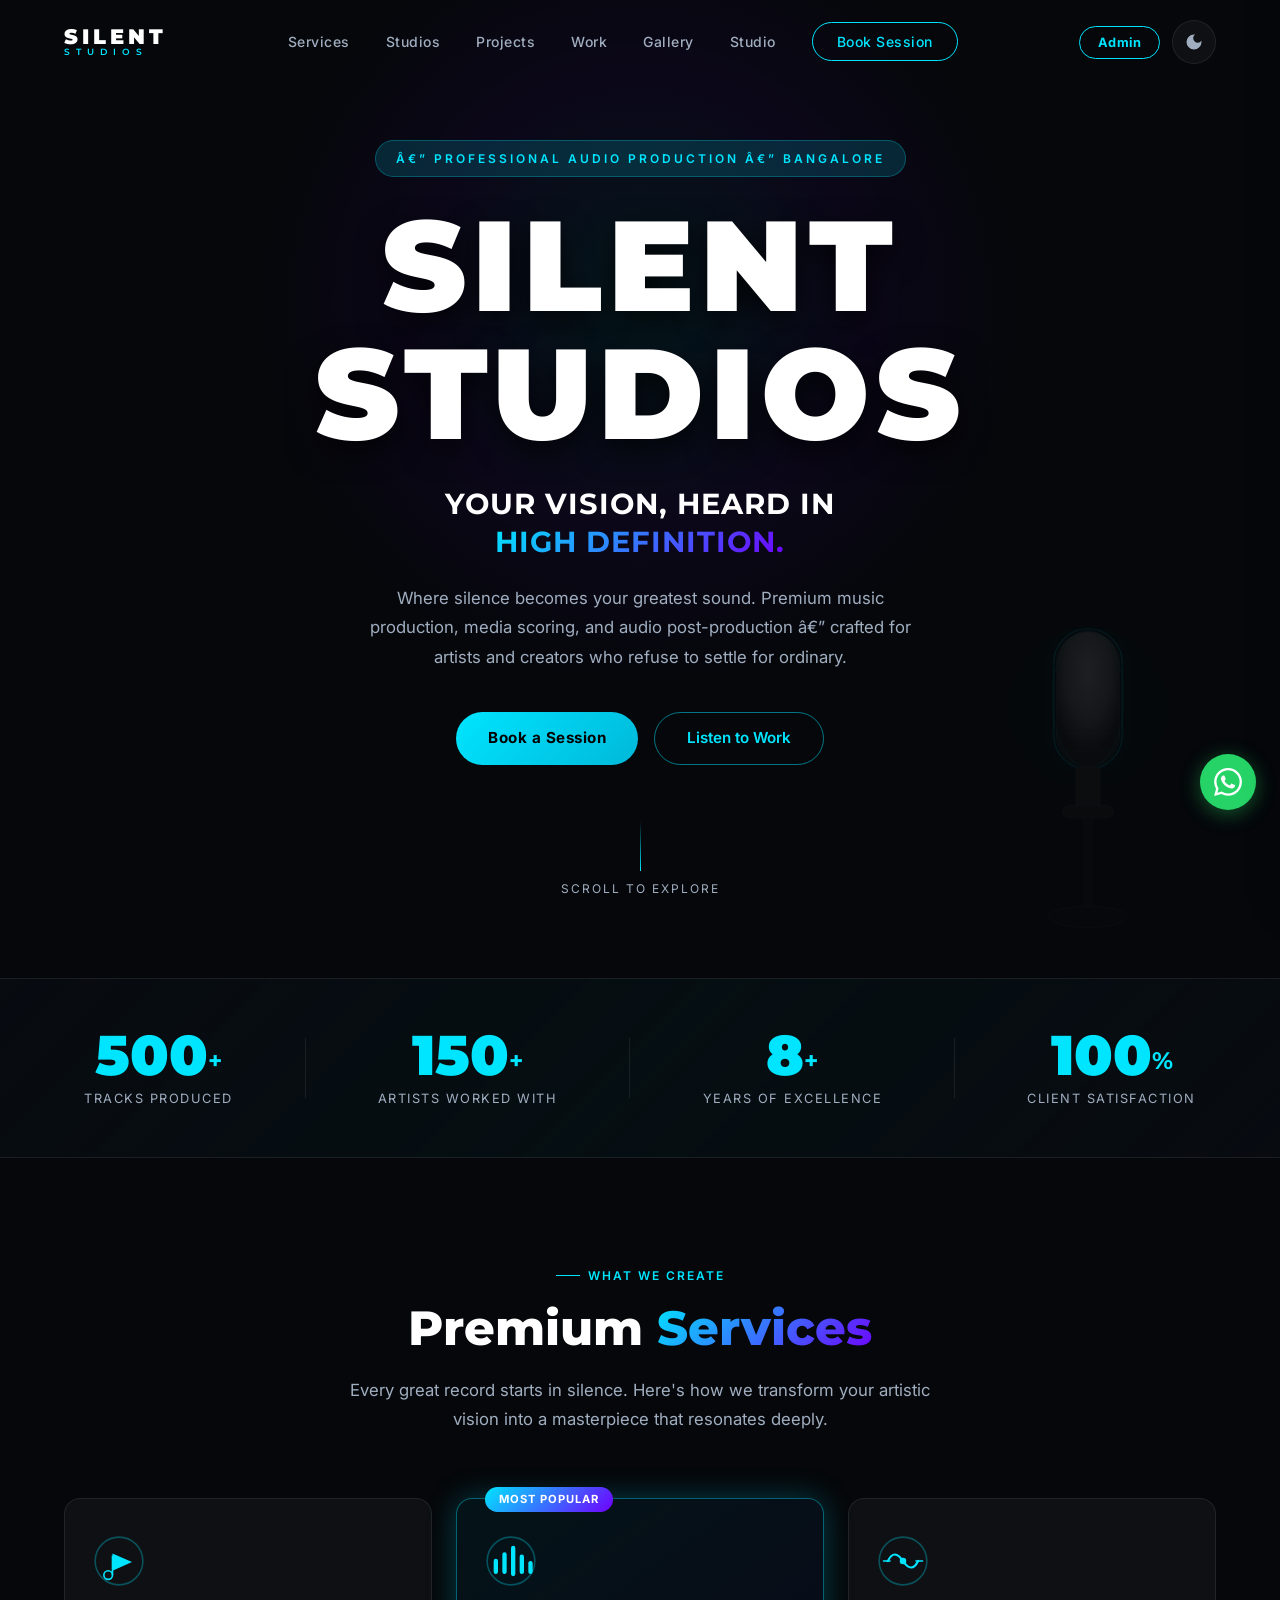
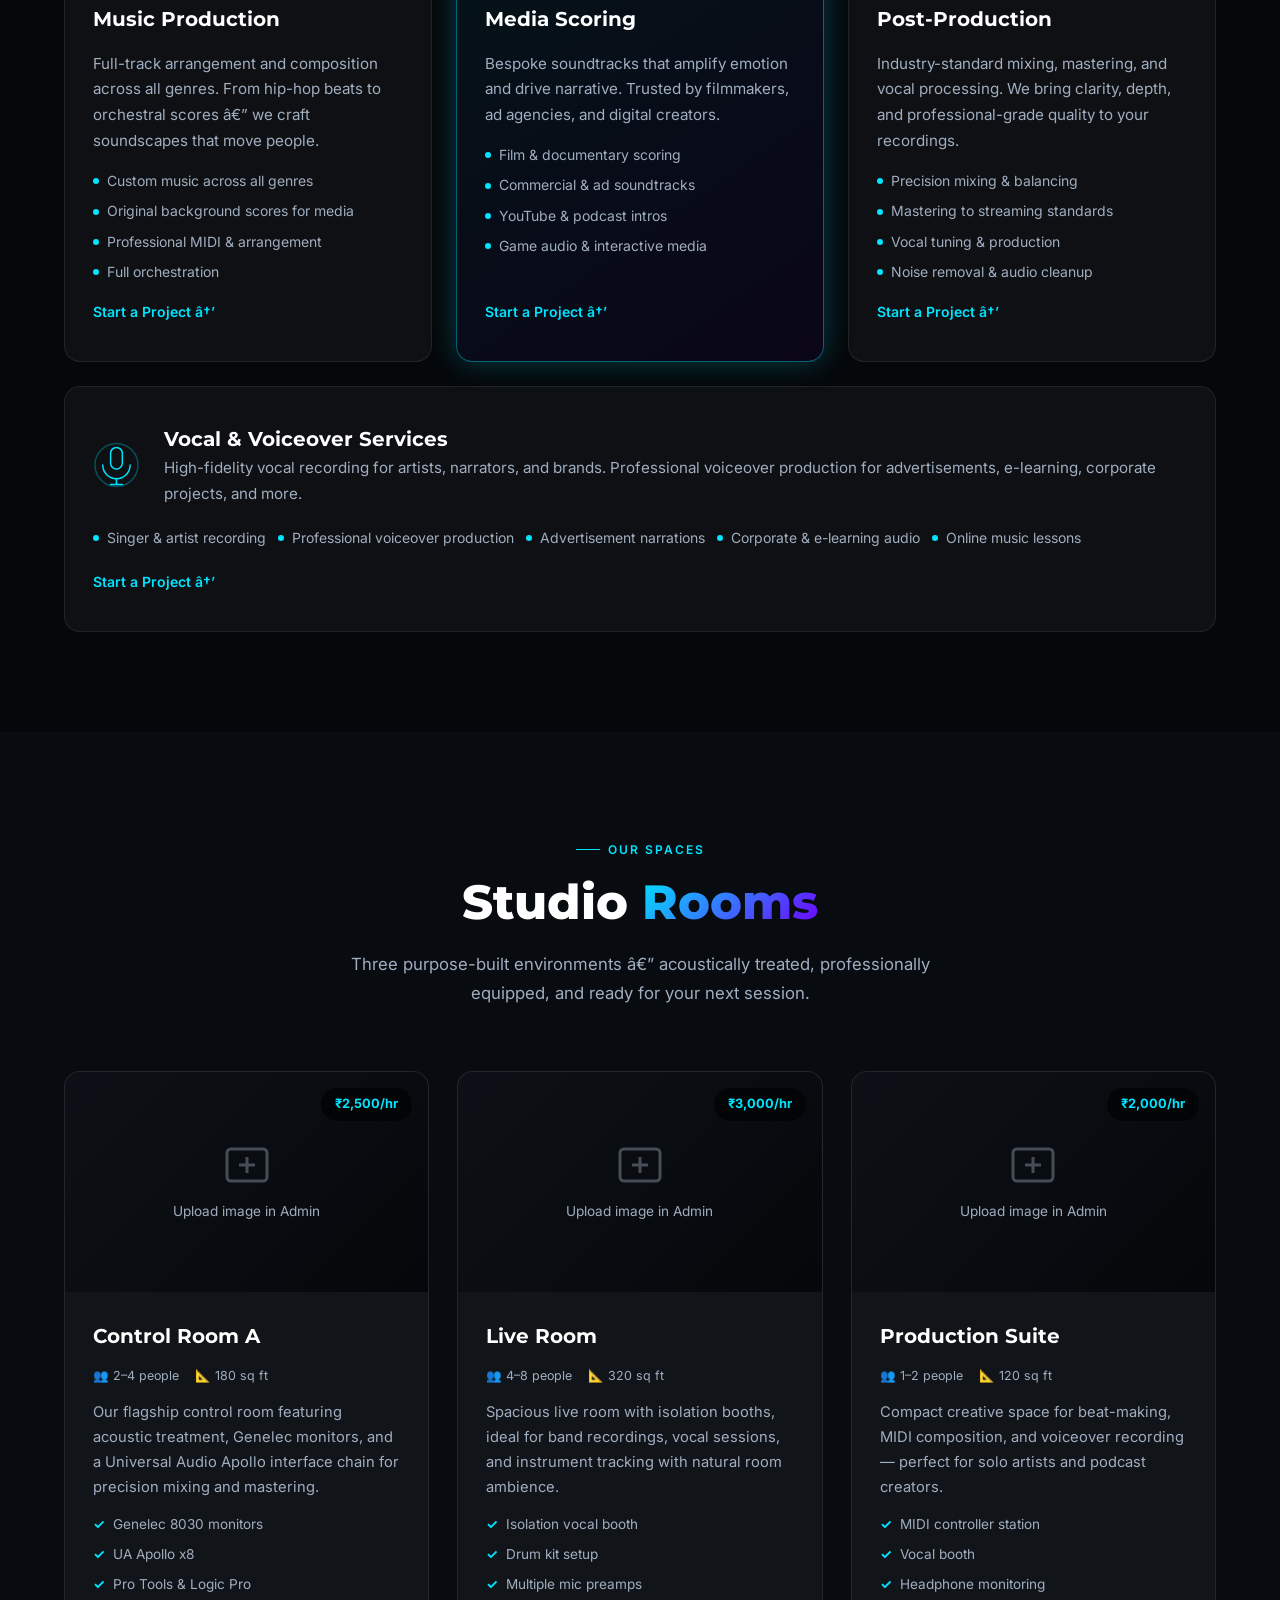
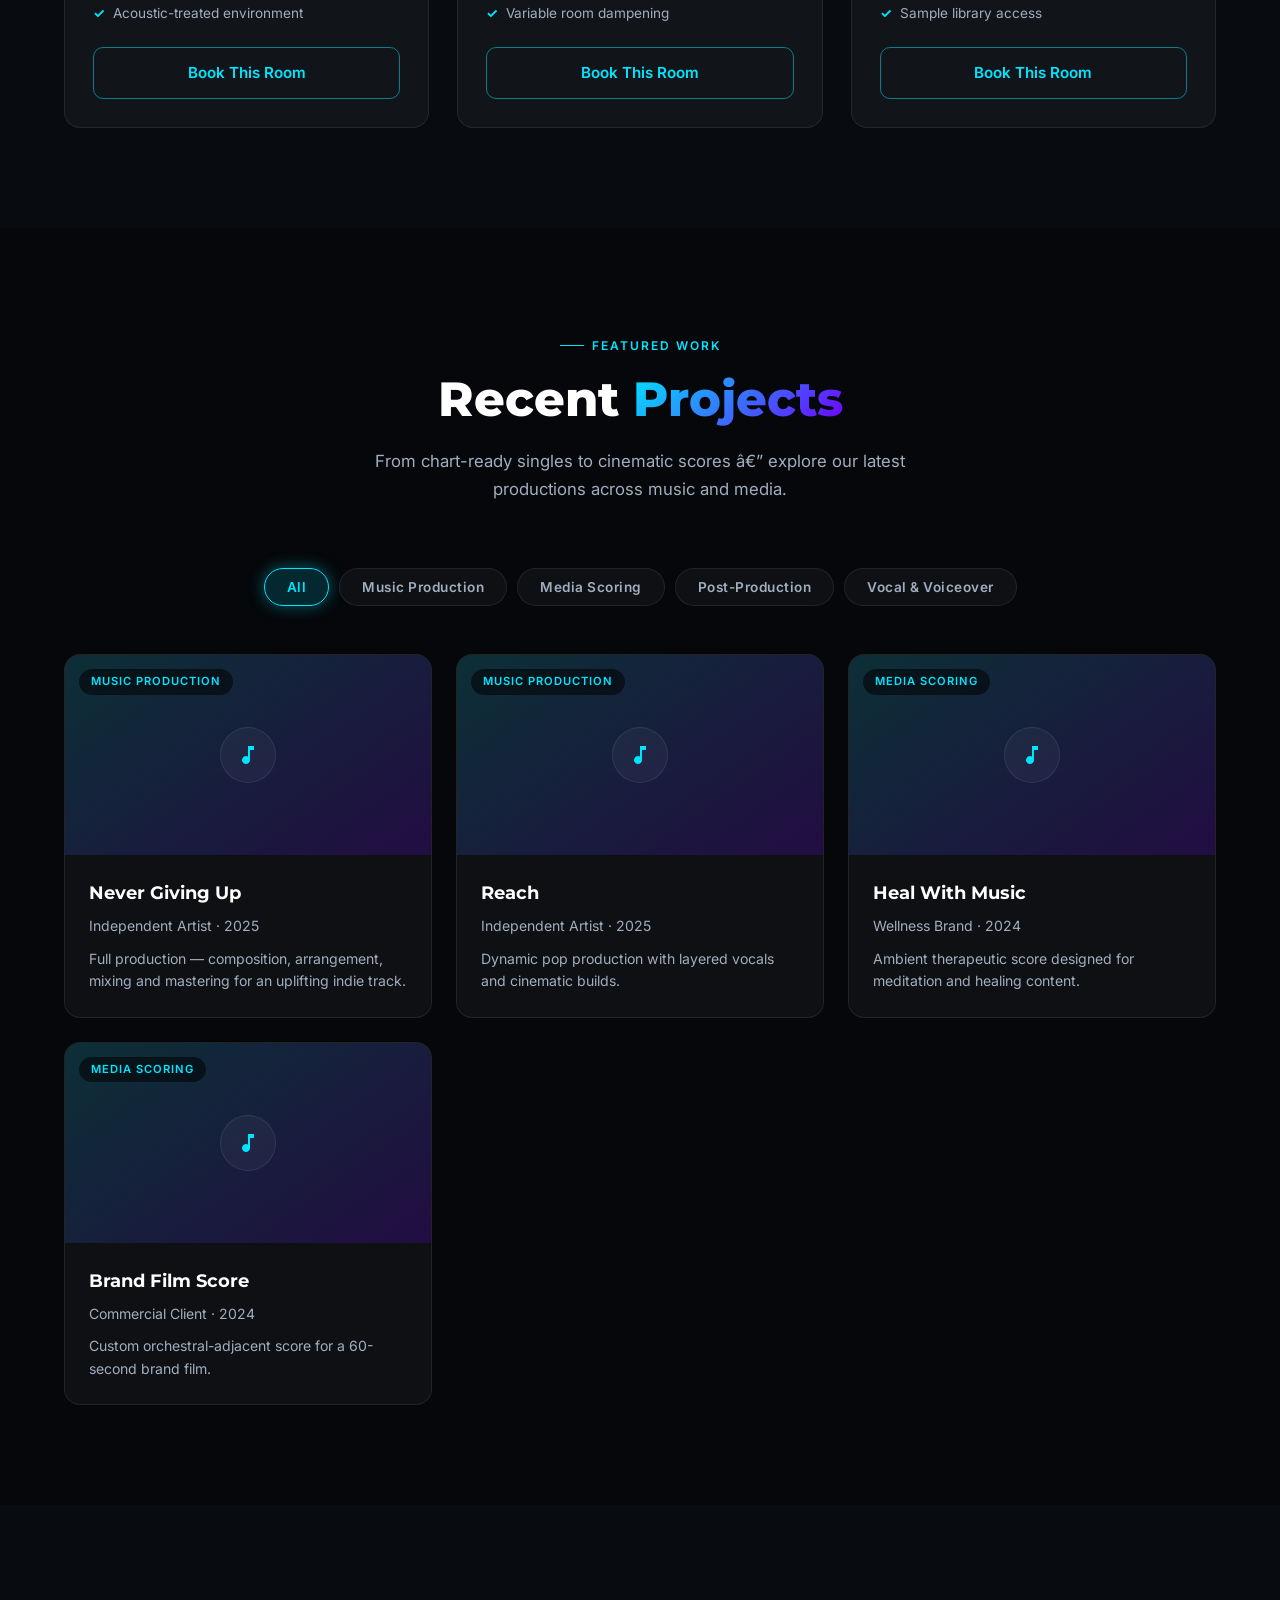
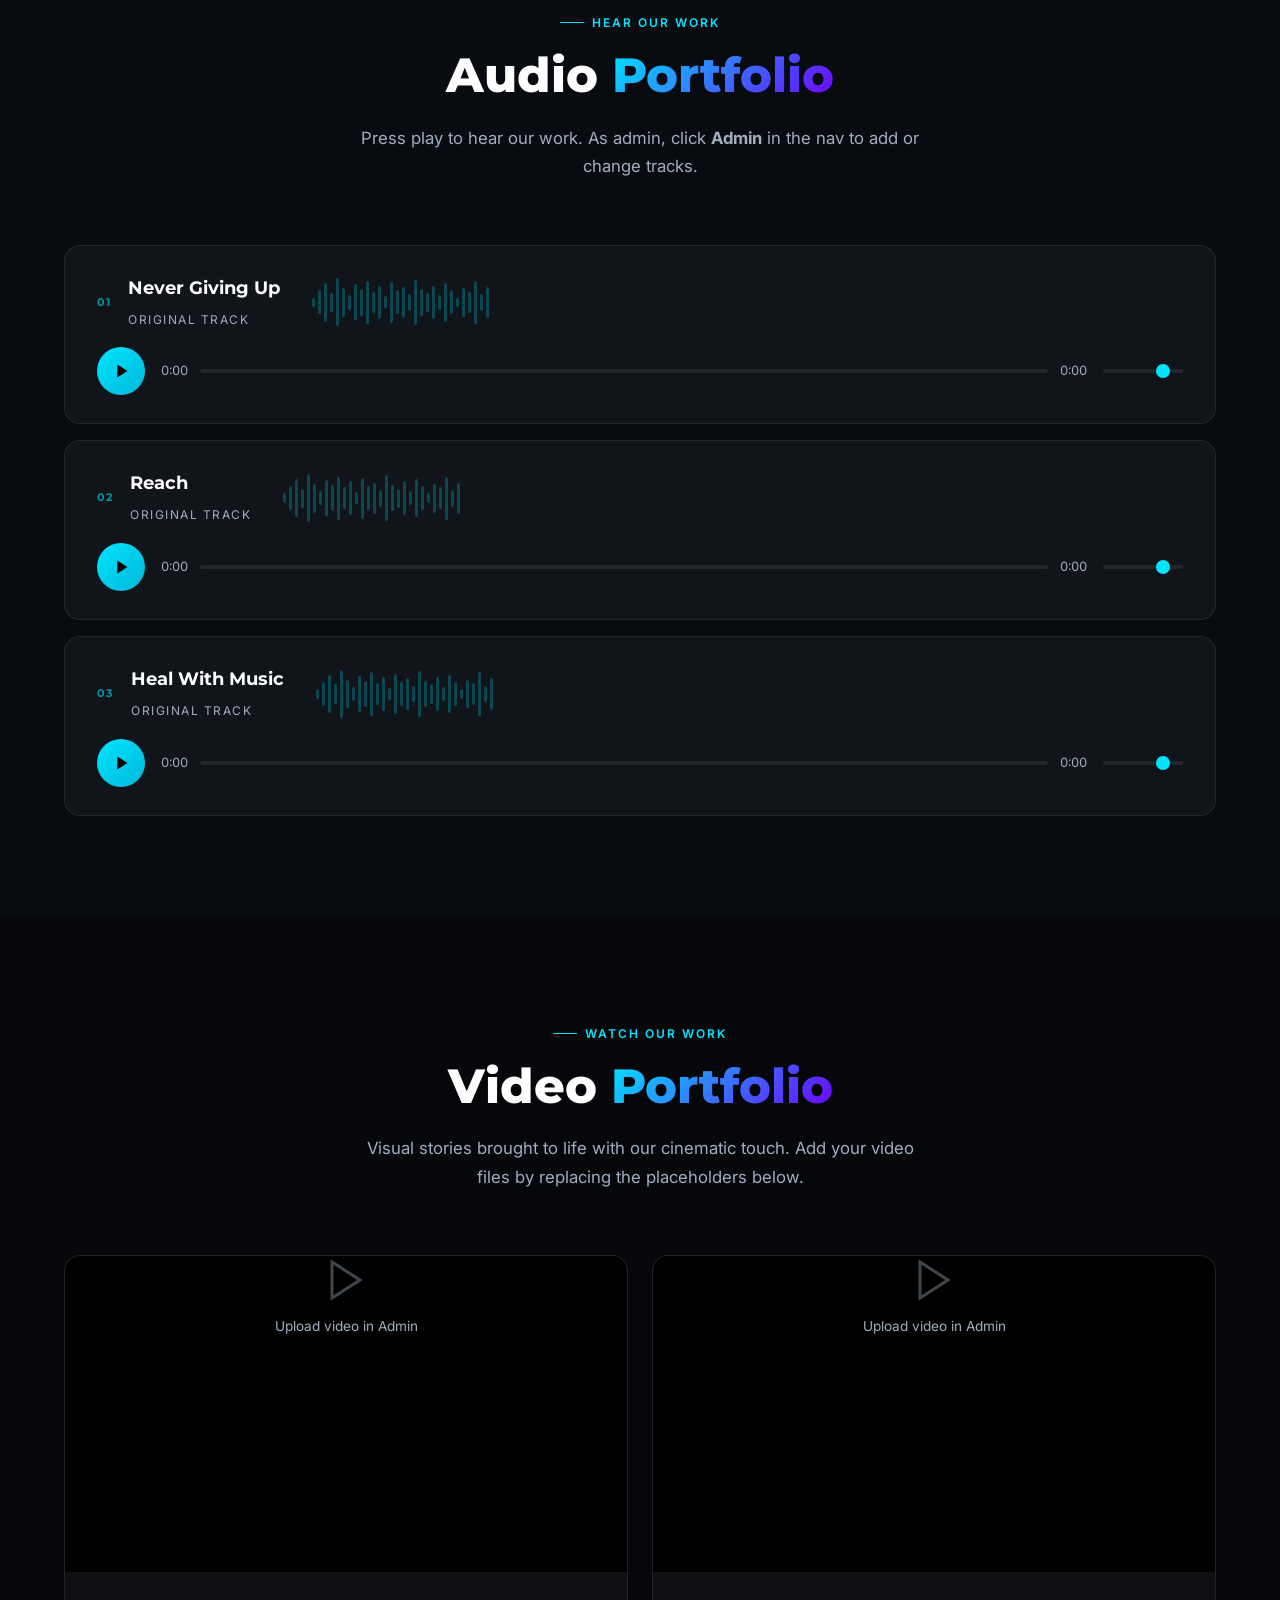
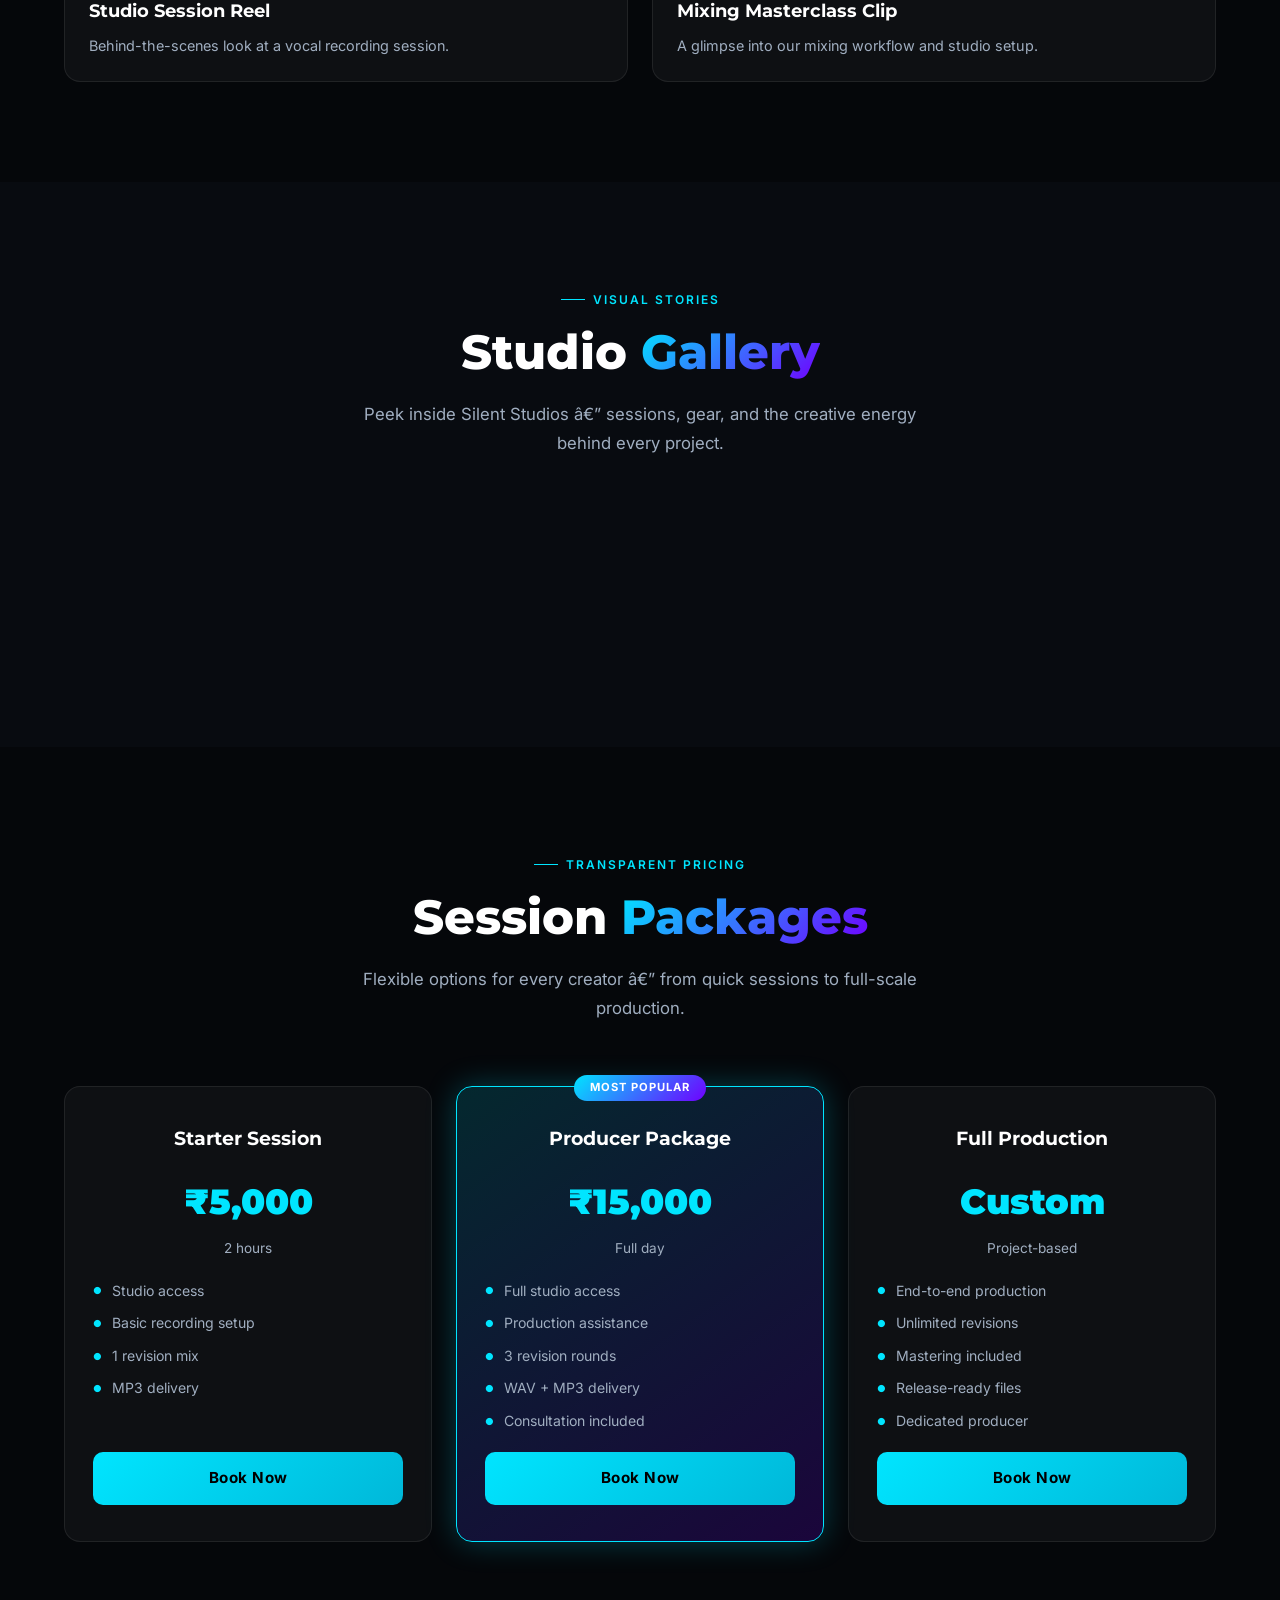
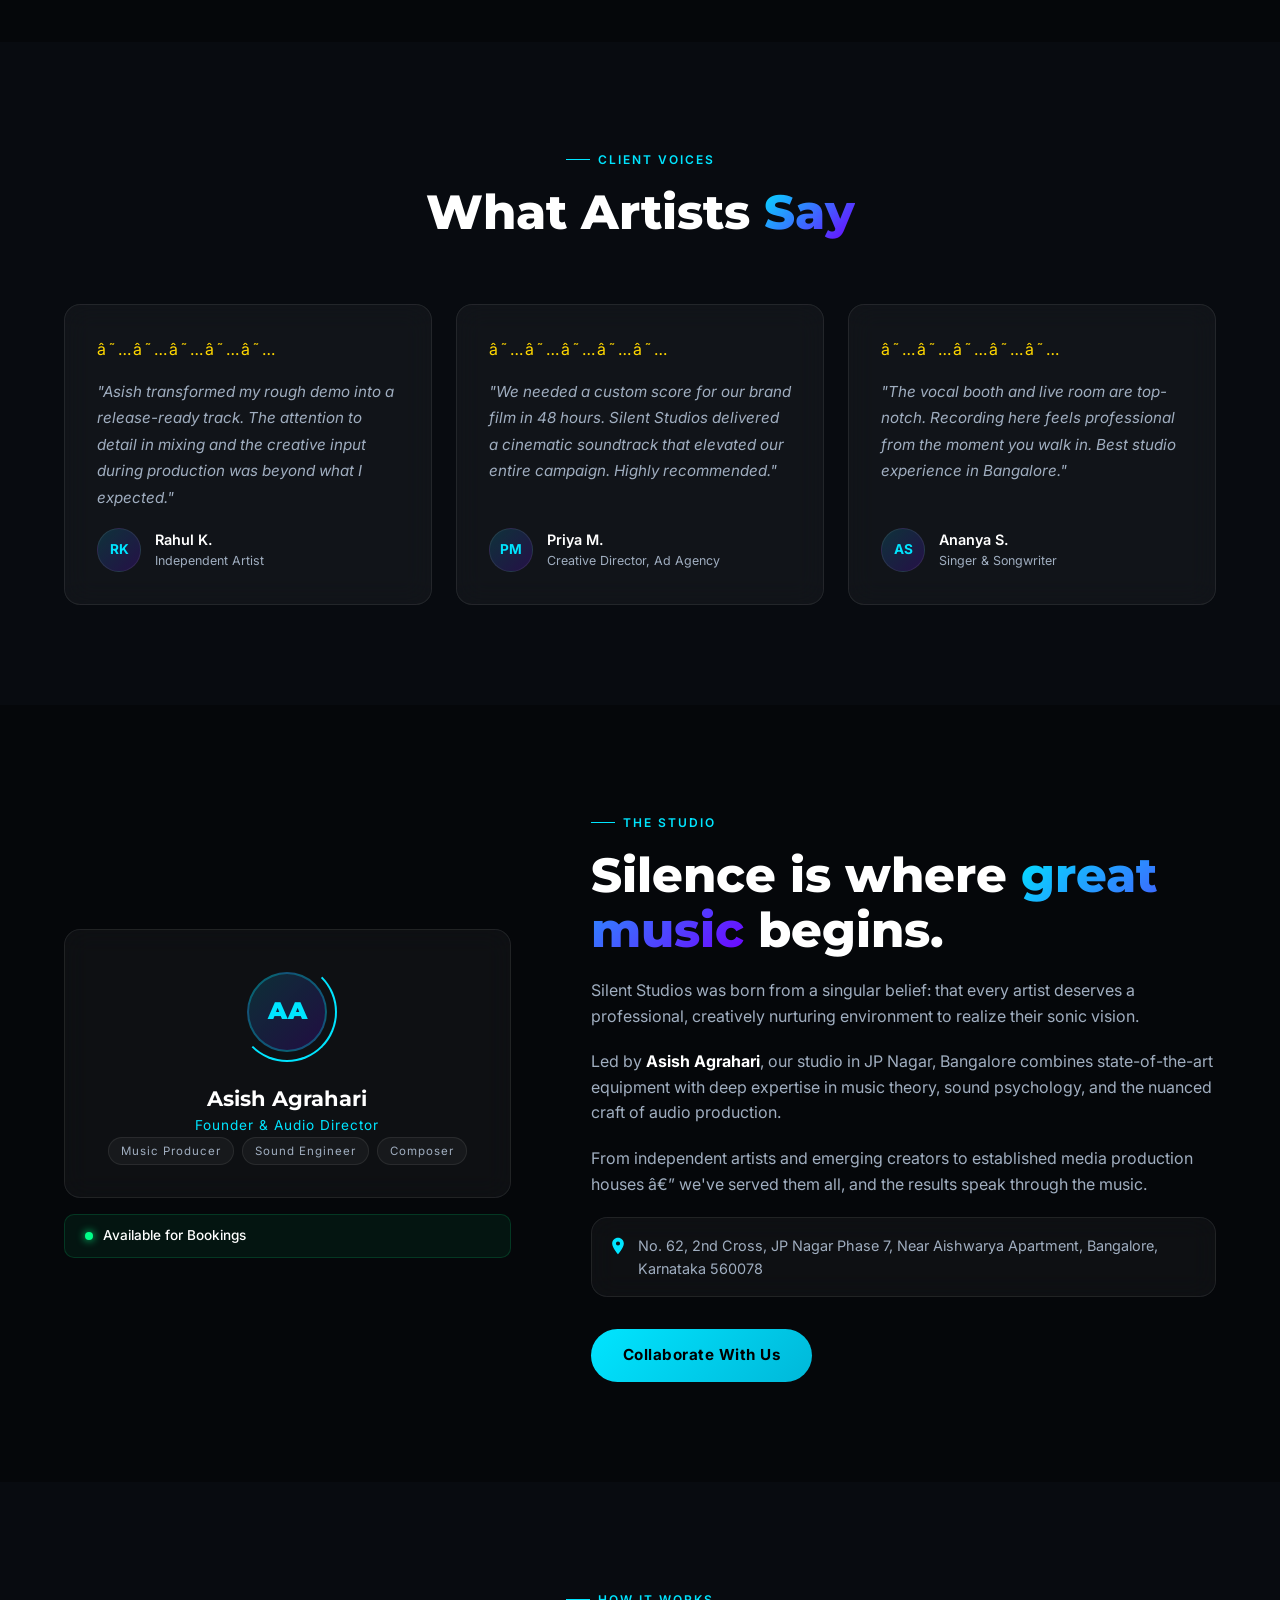
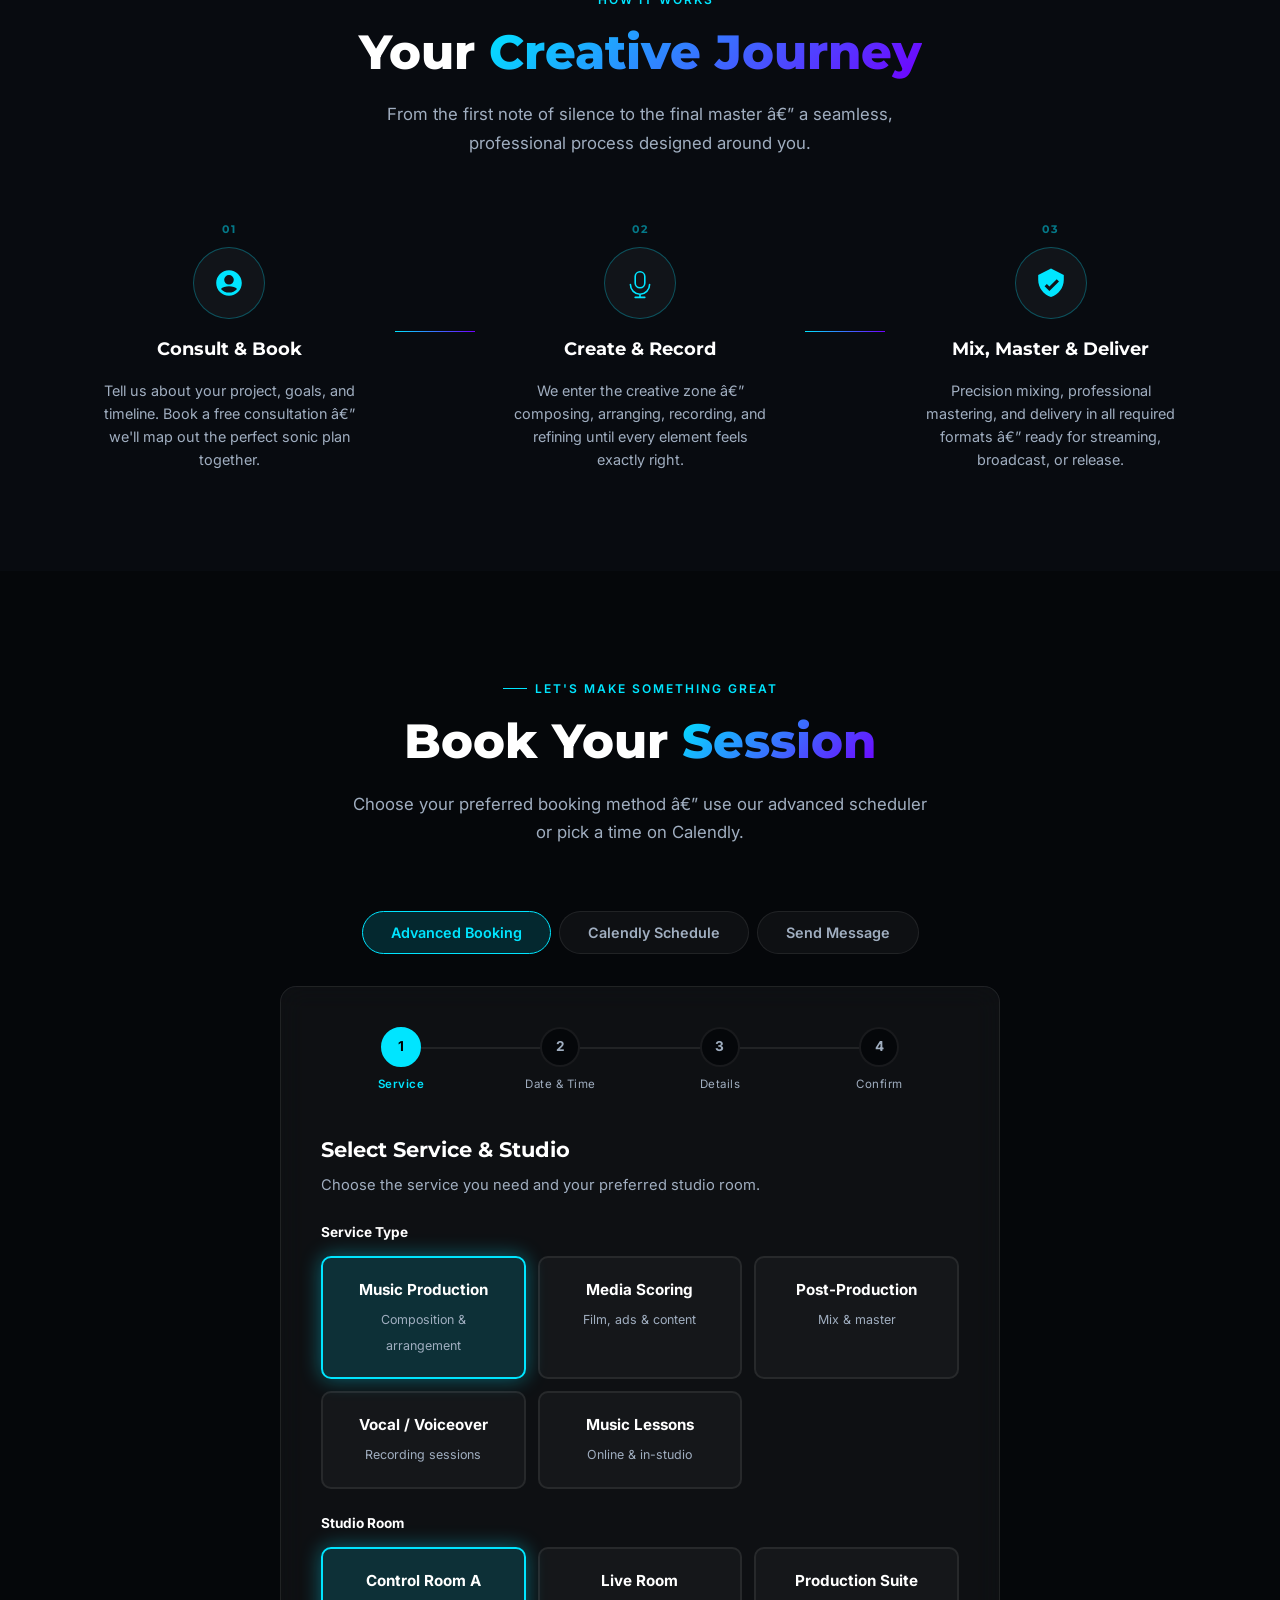
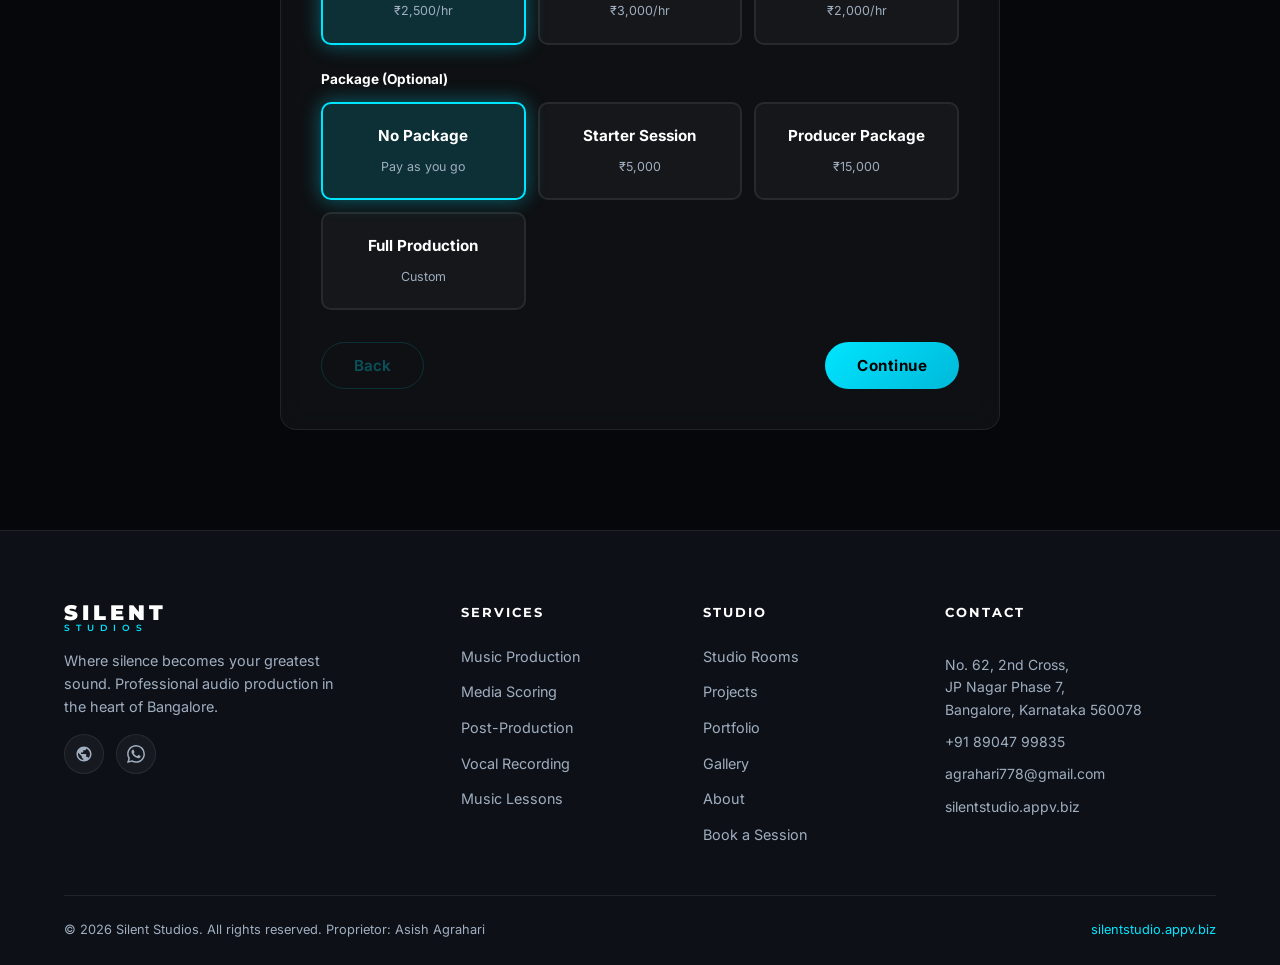
==== index.html @ 01986ab4 "Add files via upload" ====
﻿<!DOCTYPE html>
<html lang="en" data-theme="dark">

<head>
  <meta charset="UTF-8">
  <meta name="viewport" content="width=device-width, initial-scale=1.0">
  <meta name="description"
    content="Silent Studios â€” Professional music production, media scoring, mixing & mastering, and vocal recording in Bangalore. Led by Asish Agrahari. Book a session today.">
  <meta name="keywords"
    content="music studio Bangalore, music production, sound design, mixing mastering, vocal recording, voiceover, Silent Studios, Asish Agrahari">
  <meta property="og:title" content="Silent Studios | Music &amp; Audio Services">
  <meta property="og:description"
    content="Your vision, heard in high definition. Professional audio production in Bangalore.">
  <meta property="og:type" content="website">
  <meta property="og:url" content="https://silentstudio.appv.biz">
  <title>Silent Studios | Music &amp; Audio Services â€” Bangalore</title>
  <link rel="preconnect" href="https://fonts.googleapis.com">
  <link rel="preconnect" href="https://fonts.gstatic.com" crossorigin>
  <link
    href="https://fonts.googleapis.com/css2?family=Montserrat:wght@400;600;700;800;900&family=Inter:wght@300;400;500;600&display=swap"
    rel="stylesheet">
  <link rel="stylesheet" href="styles.css">
</head>

<body>

  <!-- â•â•â•â•â•â•â•â•â•â•â•â•â•â•â•â•â•â• NAVIGATION â•â•â•â•â•â•â•â•â•â•â•â•â•â•â•â•â•â• -->
  <nav class="navbar" id="navbar" role="navigation" aria-label="Main navigation">
    <div class="nav-container">
      <a href="#hero" class="nav-logo" aria-label="Silent Studios home">
        <span class="logo-silent">SILENT</span>
        <span class="logo-studio">STUDIOS</span>
      </a>
      <ul class="nav-links" id="navLinks" role="list">
        <li><a href="#services">Services</a></li>
        <li><a href="#studios">Studios</a></li>
        <li><a href="#projects">Projects</a></li>
        <li><a href="#portfolio">Work</a></li>
        <li><a href="#gallery">Gallery</a></li>
        <li><a href="#about">Studio</a></li>
        <li><a href="#booking" class="nav-cta" id="navBookBtn">Book Session</a></li>
      </ul>
      <div class="nav-actions">
        <button class="admin-login-btn" id="adminLoginBtn" type="button" title="Admin login">Admin</button>
        <button class="theme-toggle" id="themeToggle" aria-label="Toggle dark or light mode">
          <svg class="icon-moon" viewBox="0 0 24 24" fill="currentColor" aria-hidden="true">
            <path d="M12 3a9 9 0 109 9c0-.46-.04-.92-.1-1.36a5.39 5.39 0 01-4.4 2.26 5.403 5.403 0 01-3.14-9.8c-.44-.06-.9-.1-1.36-.1z"/>
          </svg>
          <svg class="icon-sun" viewBox="0 0 24 24" fill="currentColor" aria-hidden="true">
            <path d="M12 7a5 5 0 100 10 5 5 0 000-10zm0-5v2m0 16v2M4.22 4.22l1.42 1.42M18.36 18.36l1.42 1.42M1 12h2m18 0h2M4.22 19.78l1.42-1.42M18.36 5.64l1.42-1.42"/>
          </svg>
        </button>
        <button class="nav-hamburger" id="navHamburger" aria-label="Toggle navigation" aria-expanded="false"
          aria-controls="navLinks">
          <span></span><span></span><span></span>
        </button>
      </div>
    </div>
  </nav>

  <!-- â•â•â•â•â•â•â•â•â•â•â•â•â•â•â•â•â•â• HERO â•â•â•â•â•â•â•â•â•â•â•â•â•â•â•â•â•â• -->
  <section class="hero" id="hero" aria-labelledby="heroTitle">
    <div class="hero-bg" aria-hidden="true">
      <div class="hero-spotlight"></div>
      <div class="hero-particles" id="heroParticles"></div>
    </div>

    <!-- Decorative mic illustration -->
    <div class="hero-mic-stage" aria-hidden="true">
      <svg viewBox="0 0 200 420" xmlns="http://www.w3.org/2000/svg" class="mic-svg">
        <defs>
          <radialGradient id="micGrad" cx="50%" cy="30%" r="60%">
            <stop offset="0%" stop-color="#d0d0d0" />
            <stop offset="60%" stop-color="#888" />
            <stop offset="100%" stop-color="#2a2a2a" />
          </radialGradient>
          <filter id="micGlow">
            <feGaussianBlur stdDeviation="6" result="blur" />
            <feMerge>
              <feMergeNode in="blur" />
              <feMergeNode in="SourceGraphic" />
            </feMerge>
          </filter>
        </defs>
        <!-- Glow halo -->
        <ellipse cx="100" cy="120" rx="90" ry="90" fill="rgba(0,229,255,0.06)" />
        <!-- Body -->
        <rect x="65" y="35" width="70" height="150" rx="35" fill="url(#micGrad)" stroke="#444" stroke-width="1" />
        <!-- Grid lines -->
        <line x1="65" y1="68" x2="135" y2="68" stroke="#fff" stroke-width="0.4" opacity="0.25" />
        <line x1="65" y1="88" x2="135" y2="88" stroke="#fff" stroke-width="0.4" opacity="0.25" />
        <line x1="65" y1="108" x2="135" y2="108" stroke="#fff" stroke-width="0.4" opacity="0.25" />
        <line x1="65" y1="128" x2="135" y2="128" stroke="#fff" stroke-width="0.4" opacity="0.25" />
        <line x1="65" y1="148" x2="135" y2="148" stroke="#fff" stroke-width="0.4" opacity="0.25" />
        <line x1="65" y1="168" x2="135" y2="168" stroke="#fff" stroke-width="0.4" opacity="0.25" />
        <!-- Cyan accent border -->
        <rect x="62" y="32" width="76" height="156" rx="38" fill="none" stroke="#00E5FF" stroke-width="1.2"
          opacity="0.8" filter="url(#micGlow)" />
        <!-- Pulse ring -->
        <ellipse cx="100" cy="110" rx="40" ry="76" fill="none" stroke="#00E5FF" stroke-width="0.8" opacity="0.4"
          class="mic-pulse-ring" />
        <!-- Neck -->
        <rect x="86" y="185" width="28" height="48" rx="5" fill="#3a3a3a" />
        <!-- Mount -->
        <rect x="72" y="228" width="56" height="14" rx="7" fill="#2a2a2a" stroke="#444" stroke-width="1" />
        <!-- Stand -->
        <rect x="95" y="242" width="10" height="110" fill="#1e1e1e" stroke="#333" stroke-width="0.5" />
        <!-- Base -->
        <ellipse cx="100" cy="352" rx="44" ry="12" fill="#151515" stroke="#333" stroke-width="1" />
      </svg>
    </div>

    <div class="hero-content">
      <div class="hero-tag reveal-fade">â€” Professional Audio Production â€” Bangalore</div>
      <h1 class="hero-title reveal-up" id="heroTitle">SILENT STUDIOS</h1>
      <h2 class="hero-subtitle reveal-up" style="--delay:0.2s">
        YOUR VISION, HEARD IN<br>
        <span class="gradient-text">HIGH DEFINITION.</span>
      </h2>
      <p class="hero-desc reveal-up" style="--delay:0.35s">
        Where silence becomes your greatest sound. Premium music production, media scoring, and audio post-production â€”
        crafted for artists and creators who refuse to settle for ordinary.
      </p>
      <div class="hero-actions reveal-up" style="--delay:0.5s">
        <a href="#booking" class="btn-primary" id="heroBookBtn">Book a Session</a>
        <a href="#portfolio" class="btn-secondary" id="heroListenBtn">Listen to Work</a>
      </div>
      <div class="hero-scroll-hint reveal-up" style="--delay:0.7s" aria-hidden="true">
        <div class="scroll-line"></div>
        <span>Scroll to explore</span>
      </div>
    </div>
  </section>

  <!-- â•â•â•â•â•â•â•â•â•â•â•â•â•â•â•â•â•â• STATS BAND â•â•â•â•â•â•â•â•â•â•â•â•â•â•â•â•â•â• -->
  <div class="stats-band" aria-label="Studio statistics">
    <div class="container">
      <div class="stats-grid">
        <div class="stat-item reveal-fade">
          <div><span class="stat-number" data-target="500">0</span><span class="stat-suffix">+</span></div>
          <span class="stat-label">Tracks Produced</span>
        </div>
        <div class="stat-divider" aria-hidden="true"></div>
        <div class="stat-item reveal-fade" style="--delay:0.1s">
          <div><span class="stat-number" data-target="150">0</span><span class="stat-suffix">+</span></div>
          <span class="stat-label">Artists Worked With</span>
        </div>
        <div class="stat-divider" aria-hidden="true"></div>
        <div class="stat-item reveal-fade" style="--delay:0.2s">
          <div><span class="stat-number" data-target="8">0</span><span class="stat-suffix">+</span></div>
          <span class="stat-label">Years of Excellence</span>
        </div>
        <div class="stat-divider" aria-hidden="true"></div>
        <div class="stat-item reveal-fade" style="--delay:0.3s">
          <div><span class="stat-number" data-target="100">0</span><span class="stat-suffix">%</span></div>
          <span class="stat-label">Client Satisfaction</span>
        </div>
      </div>
    </div>
  </div>

  <!-- â•â•â•â•â•â•â•â•â•â•â•â•â•â•â•â•â•â• SERVICES â•â•â•â•â•â•â•â•â•â•â•â•â•â•â•â•â•â• -->
  <section class="section services" id="services" aria-labelledby="servicesTitle">
    <div class="container">
      <div class="section-header reveal-up">
        <span class="section-tag">What We Create</span>
        <h2 class="section-title" id="servicesTitle">Premium <span class="gradient-text">Services</span></h2>
        <p class="section-desc">Every great record starts in silence. Here's how we transform your artistic vision into
          a masterpiece that resonates deeply.</p>
      </div>
      <div class="services-grid">

        <!-- Music Production -->
        <div class="service-card reveal-up" style="--delay:0.1s" id="svcMusicProd">
          <div class="service-icon">
            <svg viewBox="0 0 48 48" fill="none" xmlns="http://www.w3.org/2000/svg" aria-hidden="true">
              <circle cx="24" cy="24" r="22" stroke="#00E5FF" stroke-width="1.5" opacity="0.3" />
              <path d="M18 33V17l18 8-18 8z" fill="#00E5FF" />
              <circle cx="14" cy="37" r="4" fill="none" stroke="#00E5FF" stroke-width="1.5" />
              <line x1="18" y1="37" x2="18" y2="19" stroke="#00E5FF" stroke-width="1.5" />
            </svg>
          </div>
          <h3>Music Production</h3>
          <p>Full-track arrangement and composition across all genres. From hip-hop beats to orchestral scores â€” we
            craft soundscapes that move people.</p>
          <ul class="service-list">
            <li>Custom music across all genres</li>
            <li>Original background scores for media</li>
            <li>Professional MIDI &amp; arrangement</li>
            <li>Full orchestration</li>
          </ul>
          <div class="service-cta"><a href="#booking" class="service-link">Start a Project â†’</a></div>
        </div>

        <!-- Media Scoring (Featured) -->
        <div class="service-card featured reveal-up" style="--delay:0.2s" id="svcMediaScore">
          <div class="service-badge">Most Popular</div>
          <div class="service-icon">
            <svg viewBox="0 0 48 48" fill="none" xmlns="http://www.w3.org/2000/svg" aria-hidden="true">
              <circle cx="24" cy="24" r="22" stroke="#00E5FF" stroke-width="1.5" opacity="0.3" />
              <rect x="8" y="22" width="4" height="14" rx="2" fill="#00E5FF" />
              <rect x="16" y="16" width="4" height="20" rx="2" fill="#00E5FF" />
              <rect x="24" y="10" width="4" height="28" rx="2" fill="#00E5FF" />
              <rect x="32" y="18" width="4" height="18" rx="2" fill="#00E5FF" />
              <rect x="40" y="24" width="4" height="12" rx="2" fill="#00E5FF" />
            </svg>
          </div>
          <h3>Media Scoring</h3>
          <p>Bespoke soundtracks that amplify emotion and drive narrative. Trusted by filmmakers, ad agencies, and
            digital creators.</p>
          <ul class="service-list">
            <li>Film &amp; documentary scoring</li>
            <li>Commercial &amp; ad soundtracks</li>
            <li>YouTube &amp; podcast intros</li>
            <li>Game audio &amp; interactive media</li>
          </ul>
          <div class="service-cta"><a href="#booking" class="service-link">Start a Project â†’</a></div>
        </div>

        <!-- Post Production -->
        <div class="service-card reveal-up" style="--delay:0.3s" id="svcPostProd">
          <div class="service-icon">
            <svg viewBox="0 0 48 48" fill="none" xmlns="http://www.w3.org/2000/svg" aria-hidden="true">
              <circle cx="24" cy="24" r="22" stroke="#00E5FF" stroke-width="1.5" opacity="0.3" />
              <path d="M10 24 Q16 12 24 24 Q32 36 38 24" stroke="#00E5FF" stroke-width="2" fill="none"
                stroke-linecap="round" />
              <circle cx="24" cy="24" r="3" fill="#00E5FF" />
              <path d="M6 24h6M36 24h6" stroke="#00E5FF" stroke-width="1.5" stroke-linecap="round" />
            </svg>
          </div>
          <h3>Post-Production</h3>
          <p>Industry-standard mixing, mastering, and vocal processing. We bring clarity, depth, and professional-grade
            quality to your recordings.</p>
          <ul class="service-list">
            <li>Precision mixing &amp; balancing</li>
            <li>Mastering to streaming standards</li>
            <li>Vocal tuning &amp; production</li>
            <li>Noise removal &amp; audio cleanup</li>
          </ul>
          <div class="service-cta"><a href="#booking" class="service-link">Start a Project â†’</a></div>
        </div>

        <!-- Vocal & Voiceover (full width) -->
        <div class="service-card wide reveal-up" style="--delay:0.4s" id="svcVocal">
          <div class="service-content-wide">
            <div class="service-icon">
              <svg viewBox="0 0 48 48" fill="none" xmlns="http://www.w3.org/2000/svg" aria-hidden="true">
                <circle cx="24" cy="24" r="22" stroke="#00E5FF" stroke-width="1.5" opacity="0.3" />
                <rect x="18" y="6" width="12" height="22" rx="6" fill="none" stroke="#00E5FF" stroke-width="1.5" />
                <path d="M10 24c0 7.73 6.27 14 14 14s14-6.27 14-14" stroke="#00E5FF" stroke-width="1.5" fill="none"
                  stroke-linecap="round" />
                <line x1="24" y1="38" x2="24" y2="44" stroke="#00E5FF" stroke-width="1.5" />
                <line x1="18" y1="44" x2="30" y2="44" stroke="#00E5FF" stroke-width="1.5" stroke-linecap="round" />
              </svg>
            </div>
            <div>
              <h3>Vocal &amp; Voiceover Services</h3>
              <p>High-fidelity vocal recording for artists, narrators, and brands. Professional voiceover production for
                advertisements, e-learning, corporate projects, and more.</p>
            </div>
          </div>
          <ul class="service-list horizontal">
            <li>Singer &amp; artist recording</li>
            <li>Professional voiceover production</li>
            <li>Advertisement narrations</li>
            <li>Corporate &amp; e-learning audio</li>
            <li>Online music lessons</li>
          </ul>
          <div class="service-cta"><a href="#booking" class="service-link">Start a Project â†’</a></div>
        </div>

      </div>
    </div>
  </section>

  <!-- â•â•â•â•â•â•â•â•â•â•â•â•â•â•â•â•â•â• STUDIO SPACES â•â•â•â•â•â•â•â•â•â•â•â•â•â•â•â•â•â• -->
  <section class="section studios" id="studios" aria-labelledby="studiosTitle">
    <div class="container">
      <div class="section-header reveal-up">
        <span class="section-tag">Our Spaces</span>
        <h2 class="section-title" id="studiosTitle">Studio <span class="gradient-text">Rooms</span></h2>
        <p class="section-desc">Three purpose-built environments â€” acoustically treated, professionally equipped, and ready for your next session.</p>
      </div>
      <div class="studios-grid" id="studiosGrid"></div>
    </div>
  </section>

  <!-- â•â•â•â•â•â•â•â•â•â•â•â•â•â•â•â•â•â• PROJECTS â•â•â•â•â•â•â•â•â•â•â•â•â•â•â•â•â•â• -->
  <section class="section projects" id="projects" aria-labelledby="projectsTitle">
    <div class="container">
      <div class="section-header reveal-up">
        <span class="section-tag">Featured Work</span>
        <h2 class="section-title" id="projectsTitle">Recent <span class="gradient-text">Projects</span></h2>
        <p class="section-desc">From chart-ready singles to cinematic scores â€” explore our latest productions across music and media.</p>
      </div>
      <div class="filter-tabs reveal-up" id="projectFilters" role="tablist">
        <button class="filter-tab active" data-filter="all" role="tab">All</button>
        <button class="filter-tab" data-filter="music-production" role="tab">Music Production</button>
        <button class="filter-tab" data-filter="media-scoring" role="tab">Media Scoring</button>
        <button class="filter-tab" data-filter="post-production" role="tab">Post-Production</button>
        <button class="filter-tab" data-filter="vocal-voiceover" role="tab">Vocal &amp; Voiceover</button>
      </div>
      <div class="projects-grid" id="projectsGrid"></div>
    </div>
  </section>

  <!-- â•â•â•â•â•â•â•â•â•â•â•â•â•â•â•â•â•â• PORTFOLIO â•â•â•â•â•â•â•â•â•â•â•â•â•â•â•â•â•â• -->
  <section class="section portfolio" id="portfolio" aria-labelledby="portfolioTitle">
    <div class="container">
      <div class="section-header reveal-up">
        <span class="section-tag">Hear Our Work</span>
        <h2 class="section-title" id="portfolioTitle">Audio <span class="gradient-text">Portfolio</span></h2>
        <p class="section-desc">Press play to hear our work. As admin, click <strong>Admin</strong> in the nav to add or change tracks.</p>
      </div>
      <div class="portfolio-grid" id="portfolioGrid"></div>
    </div>
  </section>

  <!-- â•â•â•â•â•â•â•â•â•â•â•â•â•â•â•â•â•â• VIDEO PORTFOLIO â•â•â•â•â•â•â•â•â•â•â•â•â•â•â•â•â•â• -->
  <section class="section video-portfolio" id="video-portfolio" aria-labelledby="videoPortfolioTitle">
    <div class="container">
      <div class="section-header reveal-up">
        <span class="section-tag">Watch Our Work</span>
        <h2 class="section-title" id="videoPortfolioTitle">Video <span class="gradient-text">Portfolio</span></h2>
        <p class="section-desc">Visual stories brought to life with our cinematic touch. Add your video files by
          replacing the placeholders below.</p>
      </div>
      <div class="video-grid" id="videosGrid"></div>
    </div>
  </section>

  <!-- â•â•â•â•â•â•â•â•â•â•â•â•â•â•â•â•â•â• PHOTO GALLERY â•â•â•â•â•â•â•â•â•â•â•â•â•â•â•â•â•â• -->
  <section class="section gallery" id="gallery" aria-labelledby="galleryTitle">
    <div class="container">
      <div class="section-header reveal-up">
        <span class="section-tag">Visual Stories</span>
        <h2 class="section-title" id="galleryTitle">Studio <span class="gradient-text">Gallery</span></h2>
        <p class="section-desc">Peek inside Silent Studios â€” sessions, gear, and the creative energy behind every project.</p>
      </div>
      <div class="gallery-grid" id="galleryGrid"></div>
    </div>
  </section>

  <!-- â•â•â•â•â•â•â•â•â•â•â•â•â•â•â•â•â•â• PACKAGES â•â•â•â•â•â•â•â•â•â•â•â•â•â•â•â•â•â• -->
  <section class="section packages" id="packages" aria-labelledby="packagesTitle">
    <div class="container">
      <div class="section-header reveal-up">
        <span class="section-tag">Transparent Pricing</span>
        <h2 class="section-title" id="packagesTitle">Session <span class="gradient-text">Packages</span></h2>
        <p class="section-desc">Flexible options for every creator â€” from quick sessions to full-scale production.</p>
      </div>
      <div class="packages-grid" id="packagesGrid"></div>
    </div>
  </section>

  <!-- â•â•â•â•â•â•â•â•â•â•â•â•â•â•â•â•â•â• TESTIMONIALS â•â•â•â•â•â•â•â•â•â•â•â•â•â•â•â•â•â• -->
  <section class="section testimonials" id="testimonials" aria-labelledby="testimonialsTitle">
    <div class="container">
      <div class="section-header reveal-up">
        <span class="section-tag">Client Voices</span>
        <h2 class="section-title" id="testimonialsTitle">What Artists <span class="gradient-text">Say</span></h2>
      </div>
      <div class="testimonials-grid">
        <div class="testimonial-card glass reveal-up" style="--delay:0.1s">
          <div class="testimonial-stars" aria-label="5 stars">â˜…â˜…â˜…â˜…â˜…</div>
          <blockquote>"Asish transformed my rough demo into a release-ready track. The attention to detail in mixing and the creative input during production was beyond what I expected."</blockquote>
          <div class="testimonial-author">
            <div class="testimonial-avatar">RK</div>
            <div>
              <div class="testimonial-name">Rahul K.</div>
              <div class="testimonial-role">Independent Artist</div>
            </div>
          </div>
        </div>
        <div class="testimonial-card glass reveal-up" style="--delay:0.2s">
          <div class="testimonial-stars" aria-label="5 stars">â˜…â˜…â˜…â˜…â˜…</div>
          <blockquote>"We needed a custom score for our brand film in 48 hours. Silent Studios delivered a cinematic soundtrack that elevated our entire campaign. Highly recommended."</blockquote>
          <div class="testimonial-author">
            <div class="testimonial-avatar">PM</div>
            <div>
              <div class="testimonial-name">Priya M.</div>
              <div class="testimonial-role">Creative Director, Ad Agency</div>
            </div>
          </div>
        </div>
        <div class="testimonial-card glass reveal-up" style="--delay:0.3s">
          <div class="testimonial-stars" aria-label="5 stars">â˜…â˜…â˜…â˜…â˜…</div>
          <blockquote>"The vocal booth and live room are top-notch. Recording here feels professional from the moment you walk in. Best studio experience in Bangalore."</blockquote>
          <div class="testimonial-author">
            <div class="testimonial-avatar">AS</div>
            <div>
              <div class="testimonial-name">Ananya S.</div>
              <div class="testimonial-role">Singer &amp; Songwriter</div>
            </div>
          </div>
        </div>
      </div>
    </div>
  </section>

  <!-- â•â•â•â•â•â•â•â•â•â•â•â•â•â•â•â•â•â• ABOUT â•â•â•â•â•â•â•â•â•â•â•â•â•â•â•â•â•â• -->
  <section class="section about" id="about" aria-labelledby="aboutTitle">
    <div class="container">
      <div class="about-grid">

        <div class="about-visual reveal-up">
          <div class="about-card glass">
            <div class="about-avatar">
              <div class="avatar-ring" aria-hidden="true"></div>
              <div class="avatar-initials" aria-label="Asish Agrahari initials">AA</div>
            </div>
            <div class="about-card-info">
              <h3 class="about-name">Asish Agrahari</h3>
              <p class="about-role">Founder &amp; Audio Director</p>
              <div class="about-badges">
                <span class="badge">Music Producer</span>
                <span class="badge">Sound Engineer</span>
                <span class="badge">Composer</span>
              </div>
            </div>
          </div>
          <div class="about-studio-tag reveal-fade" style="--delay:0.3s">
            <div class="tag-dot" aria-hidden="true"></div>
            <span>Available for Bookings</span>
          </div>
        </div>

        <div class="about-content reveal-up" style="--delay:0.2s">
          <span class="section-tag">The Studio</span>
          <h2 class="section-title" id="aboutTitle">Silence is where <span class="gradient-text">great music</span>
            begins.</h2>
          <p>Silent Studios was born from a singular belief: that every artist deserves a professional, creatively
            nurturing environment to realize their sonic vision.</p>
          <p>Led by <strong>Asish Agrahari</strong>, our studio in JP Nagar, Bangalore combines state-of-the-art
            equipment with deep expertise in music theory, sound psychology, and the nuanced craft of audio production.
          </p>
          <p>From independent artists and emerging creators to established media production houses â€” we've served them
            all, and the results speak through the music.</p>
          <address class="about-location glass" style="font-style:normal;">
            <svg viewBox="0 0 24 24" fill="none" xmlns="http://www.w3.org/2000/svg" aria-hidden="true" width="20"
              height="20" style="flex-shrink:0;margin-top:2px">
              <path
                d="M12 2C8.13 2 5 5.13 5 9c0 5.25 7 13 7 13s7-7.75 7-13c0-3.87-3.13-7-7-7zm0 9.5a2.5 2.5 0 110-5 2.5 2.5 0 010 5z"
                fill="#00E5FF" />
            </svg>
            <span>No. 62, 2nd Cross, JP Nagar Phase 7, Near Aishwarya Apartment, Bangalore, Karnataka 560078</span>
          </address>
          <a href="#booking" class="btn-primary" id="aboutBookBtn">Collaborate With Us</a>
        </div>

      </div>
    </div>
  </section>

  <!-- â•â•â•â•â•â•â•â•â•â•â•â•â•â•â•â•â•â• PROCESS â•â•â•â•â•â•â•â•â•â•â•â•â•â•â•â•â•â• -->
  <section class="section process" id="process" aria-labelledby="processTitle">
    <div class="container">
      <div class="section-header reveal-up">
        <span class="section-tag">How It Works</span>
        <h2 class="section-title" id="processTitle">Your <span class="gradient-text">Creative Journey</span></h2>
        <p class="section-desc">From the first note of silence to the final master â€” a seamless, professional process
          designed around you.</p>
      </div>
      <div class="process-steps" role="list">

        <div class="process-step reveal-up" style="--delay:0.1s" role="listitem">
          <div class="step-number" aria-hidden="true">01</div>
          <div class="step-icon" aria-hidden="true">
            <svg viewBox="0 0 40 40" fill="none" xmlns="http://www.w3.org/2000/svg">
              <path
                d="M20 4C11.16 4 4 11.16 4 20s7.16 16 16 16 16-7.16 16-16S28.84 4 20 4zm0 6a6 6 0 110 12 6 6 0 010-12zm0 22c-4 0-7.58-1.76-10.06-4.54C11.72 25.28 15.72 24 20 24s8.28 1.28 10.06 3.46C27.58 30.24 24 32 20 32z"
                fill="#00E5FF" />
            </svg>
          </div>
          <h3>Consult &amp; Book</h3>
          <p>Tell us about your project, goals, and timeline. Book a free consultation â€” we'll map out the perfect sonic
            plan together.</p>
        </div>

        <div class="process-connector reveal-fade" style="--delay:0.25s" aria-hidden="true"></div>

        <div class="process-step reveal-up" style="--delay:0.3s" role="listitem">
          <div class="step-number" aria-hidden="true">02</div>
          <div class="step-icon" aria-hidden="true">
            <svg viewBox="0 0 40 40" fill="none" xmlns="http://www.w3.org/2000/svg">
              <rect x="14" y="6" width="12" height="20" rx="6" fill="none" stroke="#00E5FF" stroke-width="2" />
              <path d="M8 22c0 6.627 5.373 12 12 12s12-5.373 12-12" stroke="#00E5FF" stroke-width="2" fill="none"
                stroke-linecap="round" />
              <line x1="20" y1="34" x2="20" y2="38" stroke="#00E5FF" stroke-width="2" />
              <line x1="14" y1="38" x2="26" y2="38" stroke="#00E5FF" stroke-width="2" stroke-linecap="round" />
            </svg>
          </div>
          <h3>Create &amp; Record</h3>
          <p>We enter the creative zone â€” composing, arranging, recording, and refining until every element feels
            exactly right.</p>
        </div>

        <div class="process-connector reveal-fade" style="--delay:0.45s" aria-hidden="true"></div>

        <div class="process-step reveal-up" style="--delay:0.5s" role="listitem">
          <div class="step-number" aria-hidden="true">03</div>
          <div class="step-icon" aria-hidden="true">
            <svg viewBox="0 0 40 40" fill="none" xmlns="http://www.w3.org/2000/svg">
              <path
                d="M20 2L4 10v6c0 9.9 6.84 19.14 16 21.5C29.16 35.14 36 25.9 36 16v-6L20 2zm-2 28l-6-6 2.82-2.82L18 24.36l9.18-9.18L30 18l-12 12z"
                fill="#00E5FF" />
            </svg>
          </div>
          <h3>Mix, Master &amp; Deliver</h3>
          <p>Precision mixing, professional mastering, and delivery in all required formats â€” ready for streaming,
            broadcast, or release.</p>
        </div>

      </div>
    </div>
  </section>

  <!-- â•â•â•â•â•â•â•â•â•â•â•â•â•â•â•â•â•â• BOOKING HUB â•â•â•â•â•â•â•â•â•â•â•â•â•â•â•â•â•â• -->
  <section class="section booking" id="booking" aria-labelledby="bookingTitle">
    <div class="container">
      <div class="section-header reveal-up">
        <span class="section-tag">Let's Make Something Great</span>
        <h2 class="section-title" id="bookingTitle">Book Your <span class="gradient-text">Session</span></h2>
        <p class="section-desc">Choose your preferred booking method â€” use our advanced scheduler or pick a time on Calendly.</p>
      </div>

      <div class="booking-tabs reveal-up">
        <button class="booking-tab active" data-panel="wizard" type="button">Advanced Booking</button>
        <button class="booking-tab" data-panel="calendly" type="button">Calendly Schedule</button>
        <button class="booking-tab" data-panel="contact" type="button">Send Message</button>
      </div>

      <!-- Advanced Booking Wizard -->
      <div class="booking-panel active" id="panel-wizard">
        <div class="booking-wizard glass reveal-up">
          <div class="wizard-steps">
            <div class="wizard-step-indicator active" data-step="1">
              <div class="wizard-step-num">1</div>
              <span class="wizard-step-label">Service</span>
            </div>
            <div class="wizard-step-indicator" data-step="2">
              <div class="wizard-step-num">2</div>
              <span class="wizard-step-label">Date &amp; Time</span>
            </div>
            <div class="wizard-step-indicator" data-step="3">
              <div class="wizard-step-num">3</div>
              <span class="wizard-step-label">Details</span>
            </div>
            <div class="wizard-step-indicator" data-step="4">
              <div class="wizard-step-num">4</div>
              <span class="wizard-step-label">Confirm</span>
            </div>
          </div>

          <!-- Step 1: Service & Studio -->
          <div class="wizard-pane active" data-pane="1">
            <h3>Select Service &amp; Studio</h3>
            <p>Choose the service you need and your preferred studio room.</p>
            <label class="form-group label-block"><strong>Service Type</strong></label>
            <div class="service-options" id="serviceOptions">
              <div class="option-card selected" data-value="music-production">
                <h4>Music Production</h4><span>Composition &amp; arrangement</span>
              </div>
              <div class="option-card" data-value="media-scoring">
                <h4>Media Scoring</h4><span>Film, ads &amp; content</span>
              </div>
              <div class="option-card" data-value="post-production">
                <h4>Post-Production</h4><span>Mix &amp; master</span>
              </div>
              <div class="option-card" data-value="vocal-voiceover">
                <h4>Vocal / Voiceover</h4><span>Recording sessions</span>
              </div>
              <div class="option-card" data-value="music-lessons">
                <h4>Music Lessons</h4><span>Online &amp; in-studio</span>
              </div>
            </div>
            <label class="form-group label-block"><strong>Studio Room</strong></label>
            <div class="studio-options" id="studioOptions"></div>
            <label class="form-group label-block"><strong>Package (Optional)</strong></label>
            <div class="service-options" id="packageOptions"></div>
          </div>

          <!-- Step 2: Date & Time -->
          <div class="wizard-pane" data-pane="2">
            <h3>Pick Date &amp; Time</h3>
            <p>Select your preferred session date and available time slot.</p>
            <div class="calendar-header">
              <h4 id="calendarMonth">Month Year</h4>
              <div class="calendar-nav">
                <button type="button" id="calPrev" aria-label="Previous month">â€¹</button>
                <button type="button" id="calNext" aria-label="Next month">â€º</button>
              </div>
            </div>
            <div class="calendar-grid" id="calendarGrid"></div>
            <label class="form-group label-block"><strong>Available Time Slots</strong></label>
            <div class="time-slots" id="timeSlots"></div>
            <div class="form-group">
              <label for="sessionDuration">Session Duration</label>
              <select id="sessionDuration">
                <option value="2">2 Hours â€” Quick Session</option>
                <option value="4" selected>4 Hours â€” Half Day</option>
                <option value="8">8 Hours â€” Full Day</option>
                <option value="custom">Custom Duration</option>
              </select>
            </div>
          </div>

          <!-- Step 3: Project Details -->
          <div class="wizard-pane" data-pane="3">
            <h3>Project Details</h3>
            <p>Tell us about your vision. Upload reference tracks or briefs (optional).</p>
            <div class="form-group">
              <label for="projectName">Project Name</label>
              <input type="text" id="projectName" placeholder="e.g. Album Track 3, Brand Film Score">
            </div>
            <div class="form-group">
              <label for="projectBrief">Project Brief</label>
              <textarea id="projectBrief" rows="4" placeholder="Describe your vision, genre, references, timelineâ€¦"></textarea>
            </div>
            <div class="form-row">
              <div class="form-group">
                <label for="budgetRange">Budget Range</label>
                <select id="budgetRange">
                  <option value="">Select budget</option>
                  <option value="under-10k">Under â‚¹10,000</option>
                  <option value="10k-25k">â‚¹10,000 â€“ â‚¹25,000</option>
                  <option value="25k-50k">â‚¹25,000 â€“ â‚¹50,000</option>
                  <option value="50k-plus">â‚¹50,000+</option>
                  <option value="discuss">Let's discuss</option>
                </select>
              </div>
              <div class="form-group">
                <label for="urgency">Timeline</label>
                <select id="urgency">
                  <option value="flexible">Flexible</option>
                  <option value="1-week">Within 1 week</option>
                  <option value="2-weeks">Within 2 weeks</option>
                  <option value="urgent">Urgent â€” ASAP</option>
                </select>
              </div>
            </div>
            <label class="form-group label-block"><strong>Upload References</strong> (audio, images, PDF)</label>
            <div class="file-upload-zone" id="refUploadZone">
              <svg viewBox="0 0 24 24" fill="none" stroke="currentColor" stroke-width="2" aria-hidden="true">
                <path d="M21 15v4a2 2 0 01-2 2H5a2 2 0 01-2-2v-4M17 8l-5-5-5 5M12 3v12"/>
              </svg>
              <p>Drag &amp; drop files here or <span>browse</span></p>
              <input type="file" id="refFileInput" multiple accept="audio/*,image/*,.pdf" hidden>
            </div>
            <div class="uploaded-files" id="uploadedFiles"></div>
          </div>

          <!-- Step 4: Contact & Confirm -->
          <div class="wizard-pane" data-pane="4">
            <h3>Confirm Booking</h3>
            <p>Review your details and enter contact information.</p>
            <div class="booking-summary" id="bookingSummary"></div>
            <div class="form-row">
              <div class="form-group">
                <label for="bookName">Full Name *</label>
                <input type="text" id="bookName" required autocomplete="name" placeholder="Your name">
              </div>
              <div class="form-group">
                <label for="bookPhone">Phone *</label>
                <input type="tel" id="bookPhone" required autocomplete="tel" placeholder="+91 XXXXX XXXXX">
              </div>
            </div>
            <div class="form-group">
              <label for="bookEmail">Email *</label>
              <input type="email" id="bookEmail" required autocomplete="email" placeholder="you@example.com">
            </div>
            <div class="form-group">
              <label for="bookNotes">Additional Notes</label>
              <textarea id="bookNotes" rows="2" placeholder="Anything else we should know?"></textarea>
            </div>
          </div>

          <!-- Success -->
          <div class="wizard-pane" data-pane="success">
            <div class="booking-success">
              <svg viewBox="0 0 24 24" fill="none" stroke="currentColor" stroke-width="2" aria-hidden="true">
                <path d="M22 11.08V12a10 10 0 11-5.93-9.14"/><path d="M22 4L12 14.01l-3-3"/>
              </svg>
              <h3>Booking Request Sent!</h3>
              <p>Thank you! We'll confirm your session within 24 hours via email or WhatsApp.</p>
              <a href="https://wa.me/918904799835" class="btn-primary" target="_blank" rel="noopener noreferrer">Chat on WhatsApp</a>
            </div>
          </div>

          <div class="wizard-nav" id="wizardNav">
            <button type="button" class="btn-secondary" id="wizardPrev" disabled>Back</button>
            <button type="button" class="btn-primary" id="wizardNext">Continue</button>
          </div>
        </div>
      </div>

      <!-- Calendly Panel -->
      <div class="booking-panel" id="panel-calendly">
        <div class="booking-grid">
          <div class="booking-calendly reveal-up glass" id="calendlySection" style="grid-column:1/-1">
            <h3>Schedule via Calendly</h3>
            <p>Pick a time that works for you. Free 30-minute consultation included with every booking.</p>
            <div class="calendly-wrapper">
              <div class="calendly-inline-widget" data-url="https://calendly.com/agrahari778/new-meeting"
                style="min-width:320px;height:650px;"></div>
            </div>
          </div>
        </div>
      </div>

      <!-- Contact Panel -->
      <div class="booking-panel" id="panel-contact">
        <div class="booking-grid">
          <div class="booking-form reveal-up glass" style="grid-column:1/-1;max-width:640px;margin:0 auto;width:100%" id="contactSection">
          <h3>Send a Message</h3>
          <p>Have a specific project in mind? Tell us about it and we'll reach out to discuss.</p>
          <form id="contactForm" name="contact" method="POST" data-netlify="true" novalidate>
            <div class="form-group">
              <label for="name">Your Name</label>
              <input type="text" id="name" name="name" placeholder="e.g. Priya Sharma" required autocomplete="name">
            </div>
            <div class="form-group">
              <label for="email">Email Address</label>
              <input type="email" id="email" name="email" placeholder="you@example.com" required autocomplete="email">
            </div>
            <div class="form-group">
              <label for="projectType">Project Type</label>
              <select id="projectType" name="projectType" required>
                <option value="" disabled selected>Select a service</option>
                <option value="music-production">Music Production</option>
                <option value="media-scoring">Media Scoring</option>
                <option value="post-production">Post-Production</option>
                <option value="vocal-voiceover">Vocal &amp; Voiceover</option>
                <option value="music-lessons">Music Lessons</option>
                <option value="other">Other</option>
              </select>
            </div>
            <div class="form-group">
              <label for="message">Tell Us About Your Project</label>
              <textarea id="message" name="message" placeholder="Describe your vision, timeline, and any references..."
                rows="4" required></textarea>
            </div>
            <button type="submit" class="btn-primary btn-full" id="submitContactForm">Send Message</button>
            <div class="form-success" id="formSuccess" role="status" aria-live="polite">
              <svg viewBox="0 0 24 24" fill="none" xmlns="http://www.w3.org/2000/svg" aria-hidden="true" width="18"
                height="18">
                <path d="M9 16.17L4.83 12l-1.42 1.41L9 19 21 7l-1.41-1.41L9 16.17z" fill="#00E5FF" />
              </svg>
              Message sent! We'll be in touch within 24 hours.
            </div>
          </form>
          <div class="contact-details">
            <a href="tel:+918904799835" class="contact-link" id="phoneLink">
              <svg viewBox="0 0 24 24" fill="none" xmlns="http://www.w3.org/2000/svg" aria-hidden="true">
                <path
                  d="M6.62 10.79c1.44 2.83 3.76 5.14 6.59 6.59l2.2-2.2c.27-.27.67-.36 1.02-.24 1.12.37 2.33.57 3.57.57.55 0 1 .45 1 1V20c0 .55-.45 1-1 1-9.39 0-17-7.61-17-17 0-.55.45-1 1-1h3.5c.55 0 1 .45 1 1 0 1.25.2 2.45.57 3.57.11.35.03.74-.25 1.02l-2.2 2.2z"
                  fill="#00E5FF" />
              </svg>
              +91 89047 99835
            </a>
            <a href="mailto:agrahari778@gmail.com" class="contact-link" id="emailLink">
              <svg viewBox="0 0 24 24" fill="none" xmlns="http://www.w3.org/2000/svg" aria-hidden="true">
                <path
                  d="M20 4H4c-1.1 0-2 .9-2 2v12c0 1.1.9 2 2 2h16c1.1 0 2-.9 2-2V6c0-1.1-.9-2-2-2zm0 4l-8 5-8-5V6l8 5 8-5v2z"
                  fill="#00E5FF" />
              </svg>
              agrahari778@gmail.com
            </a>
          </div>
          </div>
        </div>
      </div>
    </div>
  </section>

  <!-- â•â•â•â•â•â•â•â•â•â•â•â•â•â•â•â•â•â• FOOTER â•â•â•â•â•â•â•â•â•â•â•â•â•â•â•â•â•â• -->
  <footer class="footer" id="footer" role="contentinfo">
    <div class="container">
      <div class="footer-grid">
        <div class="footer-brand">
          <a href="#hero" class="nav-logo" aria-label="Back to top">
            <span class="logo-silent">SILENT</span>
            <span class="logo-studio">STUDIOS</span>
          </a>
          <p>Where silence becomes your greatest sound. Professional audio production in the heart of Bangalore.</p>
          <div class="footer-social">
            <a href="https://silentstudio.appv.biz" target="_blank" rel="noopener noreferrer" class="social-link"
              id="websiteLink" aria-label="Visit Silent Studios website">
              <svg viewBox="0 0 24 24" fill="currentColor" aria-hidden="true">
                <path
                  d="M12 2C6.48 2 2 6.48 2 12s4.48 10 10 10 10-4.48 10-10S17.52 2 12 2zm-1 17.93c-3.95-.49-7-3.85-7-7.93 0-.62.08-1.21.21-1.79L9 15v1c0 1.1.9 2 2 2v1.93zm6.9-2.54c-.26-.81-1-1.39-1.9-1.39h-1v-3c0-.55-.45-1-1-1H8v-2h2c.55 0 1-.45 1-1V7h2c1.1 0 2-.9 2-2v-.41c2.93 1.19 5 4.06 5 7.41 0 2.08-.8 3.97-2.1 5.39z" />
              </svg>
            </a>
            <a href="https://wa.me/918904799835" target="_blank" rel="noopener noreferrer" class="social-link"
              id="waFooter" aria-label="Contact via WhatsApp">
              <svg viewBox="0 0 24 24" fill="currentColor" aria-hidden="true">
                <path
                  d="M17.472 14.382c-.297-.149-1.758-.867-2.03-.967-.273-.099-.471-.148-.67.15-.197.297-.767.966-.94 1.164-.173.199-.347.223-.644.075-.297-.15-1.255-.463-2.39-1.475-.883-.788-1.48-1.761-1.653-2.059-.173-.297-.018-.458.13-.606.134-.133.298-.347.446-.52.149-.174.198-.298.298-.497.099-.198.05-.371-.025-.52-.075-.149-.669-1.612-.916-2.207-.242-.579-.487-.5-.669-.51-.173-.008-.371-.01-.57-.01-.198 0-.52.074-.792.372-.272.297-1.04 1.016-1.04 2.479 0 1.462 1.065 2.875 1.213 3.074.149.198 2.096 3.2 5.077 4.487.709.306 1.262.489 1.694.625.712.227 1.36.195 1.871.118.571-.085 1.758-.719 2.006-1.413.248-.694.248-1.289.173-1.413-.074-.124-.272-.198-.57-.347m-5.421 7.403h-.004a9.87 9.87 0 01-5.031-1.378l-.361-.214-3.741.982.998-3.648-.235-.374a9.86 9.86 0 01-1.51-5.26c.001-5.45 4.436-9.884 9.888-9.884 2.64 0 5.122 1.03 6.988 2.898a9.825 9.825 0 012.893 6.994c-.003 5.45-4.437 9.884-9.885 9.884m8.413-18.297A11.815 11.815 0 0012.05 0C5.495 0 .16 5.335.157 11.892c0 2.096.547 4.142 1.588 5.945L.057 24l6.305-1.654a11.882 11.882 0 005.683 1.448h.005c6.554 0 11.89-5.335 11.893-11.893a11.821 11.821 0 00-3.48-8.413z" />
              </svg>
            </a>
          </div>
        </div>
        <div class="footer-links">
          <h4>Services</h4>
          <ul>
            <li><a href="#services">Music Production</a></li>
            <li><a href="#services">Media Scoring</a></li>
            <li><a href="#services">Post-Production</a></li>
            <li><a href="#services">Vocal Recording</a></li>
            <li><a href="#services">Music Lessons</a></li>
          </ul>
        </div>
        <div class="footer-links">
          <h4>Studio</h4>
          <ul>
            <li><a href="#studios">Studio Rooms</a></li>
            <li><a href="#projects">Projects</a></li>
            <li><a href="#portfolio">Portfolio</a></li>
            <li><a href="#gallery">Gallery</a></li>
            <li><a href="#about">About</a></li>
            <li><a href="#booking">Book a Session</a></li>
          </ul>
        </div>
        <div class="footer-contact-info">
          <h4>Contact</h4>
          <address style="font-style:normal;">
            <p>No. 62, 2nd Cross,<br>JP Nagar Phase 7,<br>Bangalore, Karnataka 560078</p>
          </address>
          <a href="tel:+918904799835">+91 89047 99835</a>
          <a href="mailto:agrahari778@gmail.com">agrahari778@gmail.com</a>
          <a href="https://silentstudio.appv.biz" target="_blank" rel="noopener noreferrer">silentstudio.appv.biz</a>
        </div>
      </div>
      <div class="footer-bottom">
        <p>&copy; 2026 Silent Studios. All rights reserved. Proprietor: Asish Agrahari</p>
        <a href="https://silentstudio.appv.biz" target="_blank" rel="noopener noreferrer">silentstudio.appv.biz</a>
      </div>
    </div>
  </footer>

  <!-- â•â•â•â•â•â•â•â•â•â•â•â•â•â•â•â•â•â• WHATSAPP BUBBLE â•â•â•â•â•â•â•â•â•â•â•â•â•â•â•â•â•â• -->
  <a href="https://wa.me/918904799835?text=Hi%20Silent%20Studios!%20I%27d%20like%20to%20discuss%20a%20project."
    target="_blank" rel="noopener noreferrer" class="whatsapp-bubble" id="whatsappBubble"
    aria-label="Chat with a Producer on WhatsApp">
    <svg viewBox="0 0 24 24" fill="currentColor" aria-hidden="true">
      <path
        d="M17.472 14.382c-.297-.149-1.758-.867-2.03-.967-.273-.099-.471-.148-.67.15-.197.297-.767.966-.94 1.164-.173.199-.347.223-.644.075-.297-.15-1.255-.463-2.39-1.475-.883-.788-1.48-1.761-1.653-2.059-.173-.297-.018-.458.13-.606.134-.133.298-.347.446-.52.149-.174.198-.298.298-.497.099-.198.05-.371-.025-.52-.075-.149-.669-1.612-.916-2.207-.242-.579-.487-.5-.669-.51-.173-.008-.371-.01-.57-.01-.198 0-.52.074-.792.372-.272.297-1.04 1.016-1.04 2.479 0 1.462 1.065 2.875 1.213 3.074.149.198 2.096 3.2 5.077 4.487.709.306 1.262.489 1.694.625.712.227 1.36.195 1.871.118.571-.085 1.758-.719 2.006-1.413.248-.694.248-1.289.173-1.413-.074-.124-.272-.198-.57-.347m-5.421 7.403h-.004a9.87 9.87 0 01-5.031-1.378l-.361-.214-3.741.982.998-3.648-.235-.374a9.86 9.86 0 01-1.51-5.26c.001-5.45 4.436-9.884 9.888-9.884 2.64 0 5.122 1.03 6.988 2.898a9.825 9.825 0 012.893 6.994c-.003 5.45-4.437 9.884-9.885 9.884m8.413-18.297A11.815 11.815 0 0012.05 0C5.495 0 .16 5.335.157 11.892c0 2.096.547 4.142 1.588 5.945L.057 24l6.305-1.654a11.882 11.882 0 005.683 1.448h.005c6.554 0 11.89-5.335 11.893-11.893a11.821 11.821 0 00-3.48-8.413z" />
    </svg>
  </a>

  <!-- â•â•â•â•â•â•â•â•â•â•â•â•â•â•â•â•â•â• AUDIO VISUALIZER BAR â•â•â•â•â•â•â•â•â•â•â•â•â•â•â•â•â•â• -->
  <div class="audio-viz-bar" id="audioVizBar" aria-hidden="true"></div>

  <!-- â•â•â•â•â•â•â•â•â•â•â•â•â•â•â•â•â•â• LIGHTBOX & MODAL â•â•â•â•â•â•â•â•â•â•â•â•â•â•â•â•â•â• -->
  <div class="lightbox" id="lightbox" role="dialog" aria-modal="true" aria-label="Image preview">
    <button class="lightbox-close" id="lightboxClose" aria-label="Close">&times;</button>
    <img id="lightboxImg" src="" alt="">
  </div>

  <div class="modal" id="projectModal" role="dialog" aria-modal="true" aria-labelledby="modalTitle">
    <div class="modal-content">
      <button class="modal-close" id="modalClose" aria-label="Close">&times;</button>
      <h3 id="modalTitle"></h3>
      <p id="modalClient" class="project-client"></p>
      <p id="modalDesc"></p>
      <div id="modalMedia"></div>
    </div>
  </div>

  <!-- ADMIN LOGIN MODAL -->
  <div class="admin-login-modal" id="adminLoginModal">
    <div class="admin-login-modal-card glass">
      <button class="modal-close" id="adminLoginClose" type="button" aria-label="Close">&times;</button>
      <h3>Admin Login</h3>
      <p>Sign in to upload audio, videos, photos and edit your website.</p>
      <form id="adminLoginForm">
        <div class="form-group">
          <label for="adminLoginPass">Password</label>
          <input type="password" id="adminLoginPass" placeholder="Enter admin password" required autocomplete="current-password">
        </div>
        <p class="admin-login-error" id="adminLoginError" hidden>Incorrect password. Default: silent2025</p>
        <button type="submit" class="btn-primary btn-full">Sign In & Edit Site</button>
      </form>
    </div>
  </div>

  <!-- ADMIN PANEL (slide-out) -->
  <aside class="admin-panel" id="adminPanel">
    <div class="admin-panel-header">
      <h3>Edit Website</h3>
      <button class="modal-close" id="adminPanelClose" type="button" aria-label="Close">&times;</button>
    </div>
    <div class="admin-panel-toolbar">
      <button type="button" class="btn-primary btn-sm" id="adminAddBtn">+ Add New</button>
      <button type="button" class="btn-secondary btn-sm" id="adminRefreshBtn">Refresh Site</button>
      <button type="button" class="btn-secondary btn-sm" id="adminExportBtn">Export</button>
      <label class="btn-secondary btn-sm admin-import-label">
        Import<input type="file" id="adminImportInput" accept=".json" hidden>
      </label>
      <button type="button" class="btn-secondary btn-sm" id="adminLogoutBtn">Logout</button>
    </div>
    <nav class="admin-panel-nav" id="adminPanelNav"></nav>
    <div class="admin-panel-body">
      <h4 id="adminSectionTitle">Audio Tracks</h4>
      <div class="admin-list" id="adminList"></div>
      <div class="admin-form-area glass" id="adminFormArea" hidden></div>
    </div>
    <p class="admin-panel-tip">Changes save instantly on this browser. For Netlify: export JSON + put media files in assets/ folder, then redeploy.</p>
  </aside>

  <!-- ADMIN FAB (when logged in) -->
  <button class="admin-fab hidden" id="adminFab" type="button" title="Open editor">✏️ Edit Site</button>

  <script src="https://assets.calendly.com/assets/external/widget.js" async></script>
  <script src="cms.js"></script>
  <script src="script.js"></script>
  <script src="site-admin.js"></script>
</body>

</html>
---- styles.css ----
/* ============================================
   SILENT STUDIOS — CINEMATIC VISIONARY THEME
   ============================================ */

@import url('https://fonts.googleapis.com/css2?family=Montserrat:wght@400;600;700;800;900&family=Inter:wght@300;400;500;600&display=swap');

/* ── CSS CUSTOM PROPERTIES ───────────────── */
:root,
[data-theme="dark"] {
  --bg: #05070A;
  --bg-2: #080b10;
  --bg-3: #0d1117;
  --cyan: #00E5FF;
  --cyan-dim: rgba(0, 229, 255, 0.15);
  --cyan-glow: rgba(0, 229, 255, 0.4);
  --purple: #7000FF;
  --purple-dim: rgba(112, 0, 255, 0.2);
  --text: #FFFFFF;
  --text-muted: #A0AEC0;
  --glass-bg: rgba(255, 255, 255, 0.04);
  --glass-border: rgba(255, 255, 255, 0.08);
  --glass-blur: blur(14px);
  --nav-bg: rgba(5, 7, 10, 0.92);
  --input-bg: rgba(255, 255, 255, 0.03);
  --hero-shadow: 0 10px 30px rgba(0, 0, 0, 0.8);
  --radius: 16px;
  --radius-sm: 10px;
  --transition: 0.3s cubic-bezier(0.4, 0, 0.2, 1);
  --shadow-cyan: 0 0 30px rgba(0, 229, 255, 0.25);
  --shadow-card: 0 8px 40px rgba(0, 0, 0, 0.6);
  --btn-primary-text: #000;
  --spotlight: rgba(0, 229, 255, 0.08);
  --spotlight-purple: rgba(112, 0, 255, 0.06);
}

[data-theme="light"] {
  --bg: #F4F7FB;
  --bg-2: #E8EDF5;
  --bg-3: #DDE4EF;
  --cyan: #0097A7;
  --cyan-dim: rgba(0, 151, 167, 0.12);
  --cyan-glow: rgba(0, 151, 167, 0.35);
  --purple: #5E35B1;
  --purple-dim: rgba(94, 53, 177, 0.12);
  --text: #0F172A;
  --text-muted: #64748B;
  --glass-bg: rgba(255, 255, 255, 0.75);
  --glass-border: rgba(15, 23, 42, 0.08);
  --nav-bg: rgba(244, 247, 251, 0.92);
  --input-bg: rgba(255, 255, 255, 0.9);
  --hero-shadow: 0 10px 30px rgba(15, 23, 42, 0.12);
  --shadow-cyan: 0 0 30px rgba(0, 151, 167, 0.2);
  --shadow-card: 0 8px 40px rgba(15, 23, 42, 0.1);
  --btn-primary-text: #fff;
  --spotlight: rgba(0, 151, 167, 0.06);
  --spotlight-purple: rgba(94, 53, 177, 0.04);
}

[data-theme="light"] .navbar.scrolled {
  background: var(--nav-bg);
}

[data-theme="light"] .hero-spotlight {
  background: radial-gradient(ellipse at center, var(--spotlight) 0%, var(--spotlight-purple) 40%, transparent 70%);
}

[data-theme="light"] .btn-primary {
  background: linear-gradient(135deg, var(--cyan) 0%, #00796B 100%);
  color: var(--btn-primary-text);
}

[data-theme="light"] .play-btn {
  background: linear-gradient(135deg, var(--cyan), #00796B);
  color: #fff;
}

[data-theme="light"] .whatsapp-bubble::before {
  background: #fff;
  color: var(--text);
  border: 1px solid var(--glass-border);
}

/* ── RESET ───────────────────────────────── */
*,
*::before,
*::after {
  box-sizing: border-box;
  margin: 0;
  padding: 0;
}

html {
  scroll-behavior: smooth;
  font-size: 16px;
}

body {
  background-color: var(--bg);
  color: var(--text);
  font-family: 'Inter', sans-serif;
  line-height: 1.6;
  overflow-x: hidden;
}

img,
svg {
  display: block;
  max-width: 100%;
}

a {
  text-decoration: none;
  color: inherit;
}

ul {
  list-style: none;
}

button {
  cursor: pointer;
  border: none;
  background: none;
  font-family: inherit;
}

input,
select,
textarea {
  font-family: inherit;
}

/* ── UTILITIES ───────────────────────────── */
.container {
  max-width: 1200px;
  margin: 0 auto;
  padding: 0 24px;
}

.section {
  padding: 100px 0;
}

.sr-only {
  position: absolute;
  width: 1px;
  height: 1px;
  padding: 0;
  margin: -1px;
  overflow: hidden;
  clip: rect(0, 0, 0, 0);
  border: 0;
}

.gradient-text {
  background: linear-gradient(135deg, var(--cyan) 0%, var(--purple) 100%);
  -webkit-background-clip: text;
  -webkit-text-fill-color: transparent;
  background-clip: text;
}

.glass {
  background: var(--glass-bg);
  backdrop-filter: var(--glass-blur);
  -webkit-backdrop-filter: var(--glass-blur);
  border: 1px solid var(--glass-border);
  border-radius: var(--radius);
}

/* ── BUTTONS ─────────────────────────────── */
.btn-primary {
  display: inline-flex;
  align-items: center;
  gap: 8px;
  padding: 14px 32px;
  border-radius: 50px;
  background: linear-gradient(135deg, var(--cyan) 0%, #00b8d9 100%);
  color: #000;
  font-weight: 700;
  font-size: 0.95rem;
  letter-spacing: 0.5px;
  transition: var(--transition);
  position: relative;
  overflow: hidden;
}

.btn-primary::before {
  content: '';
  position: absolute;
  inset: 0;
  background: rgba(255, 255, 255, 0.15);
  transform: translateX(-100%);
  transition: transform 0.4s ease;
}

.btn-primary:hover::before {
  transform: translateX(0);
}

.btn-primary:hover {
  box-shadow: 0 0 30px var(--cyan-glow), 0 8px 20px rgba(0, 229, 255, 0.3);
  transform: translateY(-2px);
}

.btn-secondary {
  display: inline-flex;
  align-items: center;
  gap: 8px;
  padding: 13px 32px;
  border-radius: 50px;
  border: 1.5px solid rgba(0, 229, 255, 0.5);
  color: var(--cyan);
  font-weight: 600;
  font-size: 0.95rem;
  transition: var(--transition);
  position: relative;
}

.btn-secondary:hover {
  background: var(--cyan-dim);
  border-color: var(--cyan);
  box-shadow: 0 0 20px var(--cyan-glow);
  transform: translateY(-2px);
}

.btn-full {
  width: 100%;
  justify-content: center;
  border-radius: var(--radius-sm);
}

/* ── SECTION HEADERS ─────────────────────── */
.section-tag {
  display: inline-flex;
  align-items: center;
  gap: 8px;
  font-size: 0.75rem;
  font-weight: 600;
  letter-spacing: 2px;
  text-transform: uppercase;
  color: var(--cyan);
  margin-bottom: 16px;
}

.section-tag::before {
  content: '';
  display: block;
  width: 24px;
  height: 1px;
  background: var(--cyan);
}

.section-title {
  font-family: 'Montserrat', sans-serif;
  font-size: clamp(2rem, 4vw, 3rem);
  font-weight: 800;
  line-height: 1.15;
  margin-bottom: 20px;
}

.section-desc {
  color: var(--text-muted);
  max-width: 580px;
  font-size: 1.05rem;
  line-height: 1.7;
}

.section-header {
  text-align: center;
  margin-bottom: 64px;
}

.section-header .section-tag {
  justify-content: center;
}

.section-header .section-desc {
  margin: 0 auto;
}

/* ── SCROLL REVEAL ANIMATIONS ────────────── */
.reveal-up {
  opacity: 0;
  transform: translateY(50px);
  transition: opacity 0.7s ease calc(var(--delay, 0s)),
    transform 0.7s ease calc(var(--delay, 0s));
}

.reveal-fade {
  opacity: 0;
  transition: opacity 0.8s ease calc(var(--delay, 0s));
}

.revealed.reveal-up {
  opacity: 1;
  transform: translateY(0);
}

.revealed.reveal-fade {
  opacity: 1;
}

/* ── NAVIGATION ──────────────────────────── */
.navbar {
  position: fixed;
  top: 0;
  left: 0;
  right: 0;
  z-index: 1000;
  padding: 20px 0;
  transition: var(--transition);
}

.navbar.scrolled {
  background: var(--nav-bg);
  backdrop-filter: blur(20px);
  -webkit-backdrop-filter: blur(20px);
  padding: 12px 0;
  border-bottom: 1px solid var(--glass-border);
}

.nav-container {
  max-width: 1200px;
  margin: 0 auto;
  padding: 0 24px;
  display: flex;
  align-items: center;
  justify-content: space-between;
  gap: 16px;
}

.nav-actions {
  display: flex;
  align-items: center;
  gap: 12px;
  order: 3;
}

.nav-links {
  order: 2;
}

.nav-logo {
  display: flex;
  flex-direction: column;
  line-height: 1;
}

.logo-silent {
  font-family: 'Montserrat', sans-serif;
  font-size: 1.3rem;
  font-weight: 900;
  letter-spacing: 4px;
  color: var(--text);
}

.logo-studio {
  font-family: 'Montserrat', sans-serif;
  font-size: 0.55rem;
  font-weight: 600;
  letter-spacing: 6px;
  color: var(--cyan);
  text-transform: uppercase;
}

.nav-links {
  display: flex;
  align-items: center;
  gap: 36px;
}

.nav-links a {
  font-size: 0.875rem;
  font-weight: 500;
  color: var(--text-muted);
  transition: var(--transition);
  letter-spacing: 0.5px;
}

.nav-links a:hover {
  color: var(--cyan);
}

.nav-cta {
  padding: 10px 24px;
  border-radius: 50px;
  border: 1.5px solid var(--cyan);
  color: var(--cyan) !important;
  transition: var(--transition) !important;
}

.nav-cta:hover {
  background: var(--cyan-dim);
  box-shadow: 0 0 18px var(--cyan-glow);
}

.nav-hamburger {
  display: none;
  flex-direction: column;
  gap: 5px;
  padding: 6px;
  z-index: 1001;
}

.nav-hamburger span {
  display: block;
  width: 24px;
  height: 2px;
  background: var(--text);
  border-radius: 2px;
  transition: var(--transition);
}

.nav-hamburger.active span:nth-child(1) {
  transform: translateY(7px) rotate(45deg);
}

.nav-hamburger.active span:nth-child(2) {
  opacity: 0;
}

.nav-hamburger.active span:nth-child(3) {
  transform: translateY(-7px) rotate(-45deg);
}

/* ── HERO ────────────────────────────────── */
.hero {
  position: relative;
  min-height: 100vh;
  display: flex;
  align-items: center;
  overflow: hidden;
}

.hero-bg {
  position: absolute;
  inset: 0;
  z-index: 0;
}

.hero-spotlight {
  position: absolute;
  top: -10%;
  left: 50%;
  transform: translateX(-50%);
  width: 800px;
  height: 800px;
  border-radius: 50%;
  background: radial-gradient(ellipse at center,
      var(--spotlight) 0%,
      var(--spotlight-purple) 40%,
      transparent 70%);
  animation: spotPulse 6s ease-in-out infinite alternate;
}

@keyframes spotPulse {
  0% {
    opacity: 0.5;
    transform: translateX(-50%) scale(1);
  }

  100% {
    opacity: 1;
    transform: translateX(-50%) scale(1.15);
  }
}

.hero-particles {
  position: absolute;
  inset: 0;
}

.particle {
  position: absolute;
  border-radius: 50%;
  background: var(--cyan);
  opacity: 0;
  animation: floatParticle linear infinite;
}

@keyframes floatParticle {
  0% {
    opacity: 0;
    transform: translateY(0) scale(0);
  }

  10% {
    opacity: 0.6;
  }

  90% {
    opacity: 0.2;
  }

  100% {
    opacity: 0;
    transform: translateY(-100vh) scale(1);
  }
}

.hero-content {
  position: relative;
  z-index: 2;
  width: 100%;
  max-width: 1200px;
  margin: 0 auto;
  padding: 140px 24px 80px;
  display: flex;
  flex-direction: column;
  align-items: center;
  text-align: center;
}

.hero-tag {
  display: inline-flex;
  align-items: center;
  gap: 8px;
  font-size: 0.75rem;
  font-weight: 600;
  letter-spacing: 3px;
  text-transform: uppercase;
  color: var(--cyan);
  margin-bottom: 24px;
  padding: 8px 20px;
  border-radius: 50px;
  border: 1px solid rgba(0, 229, 255, 0.25);
  background: var(--cyan-dim);
}

.hero-title {
  font-family: 'Montserrat', sans-serif;
  font-size: clamp(3.5rem, 10vw, 8rem);
  font-weight: 900;
  letter-spacing: 6px;
  text-transform: uppercase;
  line-height: 1;
  text-shadow: var(--hero-shadow);
  margin-bottom: 28px;
}

.hero-subtitle {
  font-family: 'Montserrat', sans-serif;
  font-size: clamp(1.1rem, 3vw, 1.8rem);
  font-weight: 700;
  letter-spacing: 1px;
  margin-bottom: 24px;
  line-height: 1.3;
}

.hero-desc {
  color: var(--text-muted);
  max-width: 560px;
  font-size: 1.05rem;
  line-height: 1.75;
  margin-bottom: 40px;
}

.hero-actions {
  display: flex;
  gap: 16px;
  flex-wrap: wrap;
  justify-content: center;
  margin-bottom: 56px;
}

.hero-scroll-hint {
  display: flex;
  flex-direction: column;
  align-items: center;
  gap: 8px;
  color: var(--text-muted);
  font-size: 0.75rem;
  letter-spacing: 2px;
  text-transform: uppercase;
}

.scroll-line {
  width: 1px;
  height: 50px;
  background: linear-gradient(to bottom, transparent, var(--cyan));
  animation: scrollBounce 2s ease-in-out infinite;
}

@keyframes scrollBounce {

  0%,
  100% {
    transform: scaleY(1);
    opacity: 1;
  }

  50% {
    transform: scaleY(1.4);
    opacity: 0.5;
  }
}

/* Hero mic */
.hero-mic-stage {
  position: absolute;
  bottom: 0;
  right: 8%;
  z-index: 1;
  opacity: 0.15;
  pointer-events: none;
}

.mic-svg {
  width: 180px;
  opacity: 0.8;
}

.mic-pulse-ring {
  animation: pulsering 3s ease-in-out infinite;
}

@keyframes pulsering {

  0%,
  100% {
    opacity: 0.3;
    r: 35px;
  }

  50% {
    opacity: 0.8;
    r: 42px;
  }
}

/* ── STATS BAND ───────────────────────────── */
.stats-band {
  padding: 48px 0;
  background: linear-gradient(135deg, var(--bg-2) 0%, rgba(0, 229, 255, 0.03) 50%, var(--bg-2) 100%);
  border-top: 1px solid var(--glass-border);
  border-bottom: 1px solid var(--glass-border);
}

.stats-grid {
  display: flex;
  align-items: center;
  justify-content: space-around;
  gap: 32px;
  flex-wrap: wrap;
}

.stat-item {
  display: flex;
  flex-direction: column;
  align-items: center;
  gap: 6px;
  text-align: center;
}

.stat-number {
  font-family: 'Montserrat', sans-serif;
  font-size: clamp(2.5rem, 5vw, 3.5rem);
  font-weight: 900;
  color: var(--cyan);
  line-height: 1;
}

.stat-suffix {
  font-family: 'Montserrat', sans-serif;
  font-size: clamp(1.5rem, 3vw, 2rem);
  font-weight: 700;
  color: var(--cyan);
  vertical-align: super;
  font-size: 1.5rem;
}

.stat-label {
  font-size: 0.8rem;
  letter-spacing: 1.5px;
  text-transform: uppercase;
  color: var(--text-muted);
}

.stat-divider {
  width: 1px;
  height: 60px;
  background: var(--glass-border);
}

/* ── SERVICES ──────────────────────────────── */
.services {
  background: var(--bg);
}

.services-grid {
  display: grid;
  grid-template-columns: repeat(3, 1fr);
  gap: 24px;
}

.service-card {
  position: relative;
  background: var(--glass-bg);
  border: 1px solid var(--glass-border);
  border-radius: var(--radius);
  padding: 36px 28px;
  transition: var(--transition);
  display: flex;
  flex-direction: column;
  gap: 16px;
}

.service-card:hover {
  border-color: rgba(0, 229, 255, 0.3);
  box-shadow: var(--shadow-cyan), var(--shadow-card);
  transform: translateY(-4px);
  background: rgba(0, 229, 255, 0.03);
}

.service-card.featured {
  border-color: rgba(0, 229, 255, 0.4);
  background: linear-gradient(145deg, rgba(0, 229, 255, 0.06) 0%, rgba(112, 0, 255, 0.06) 100%);
  box-shadow: var(--shadow-cyan);
}

.service-card.wide {
  grid-column: 1 / -1;
  flex-direction: column;
  gap: 20px;
}

.service-content-wide {
  display: flex;
  align-items: center;
  gap: 24px;
}

.service-badge {
  position: absolute;
  top: -12px;
  left: 28px;
  padding: 4px 14px;
  border-radius: 50px;
  background: linear-gradient(135deg, var(--cyan), var(--purple));
  font-size: 0.7rem;
  font-weight: 700;
  letter-spacing: 1px;
  text-transform: uppercase;
  color: #fff;
}

.service-icon svg {
  width: 52px;
  height: 52px;
}

.service-card h3 {
  font-family: 'Montserrat', sans-serif;
  font-size: 1.25rem;
  font-weight: 700;
}

.service-card p {
  color: var(--text-muted);
  font-size: 0.95rem;
  line-height: 1.7;
}

.service-list {
  color: var(--text-muted);
  font-size: 0.875rem;
  display: flex;
  flex-direction: column;
  gap: 8px;
}

.service-list li {
  display: flex;
  align-items: center;
  gap: 8px;
}

.service-list li::before {
  content: '';
  display: block;
  width: 6px;
  height: 6px;
  border-radius: 50%;
  background: var(--cyan);
  flex-shrink: 0;
}

.service-list.horizontal {
  flex-direction: row;
  flex-wrap: wrap;
  gap: 12px;
}

.service-cta {
  margin-top: auto;
}

.service-link {
  font-size: 0.875rem;
  font-weight: 600;
  color: var(--cyan);
  transition: var(--transition);
  display: inline-flex;
  align-items: center;
  gap: 4px;
}

.service-link:hover {
  gap: 8px;
  text-shadow: 0 0 10px var(--cyan-glow);
}

/* ── PORTFOLIO ─────────────────────────────── */
.portfolio {
  background: var(--bg-2);
}

.portfolio-grid {
  display: flex;
  flex-direction: column;
  gap: 16px;
}

.track-card {
  background: var(--glass-bg);
  border: 1px solid var(--glass-border);
  border-radius: var(--radius);
  padding: 28px 32px;
  transition: var(--transition);
  display: grid;
  grid-template-columns: auto 1fr auto;
  grid-template-rows: auto auto;
  gap: 16px 24px;
  align-items: center;
}

.track-card:hover {
  border-color: rgba(0, 229, 255, 0.25);
  box-shadow: var(--shadow-card);
}

.track-card.playing {
  border-color: rgba(0, 229, 255, 0.5);
  background: rgba(0, 229, 255, 0.04);
  box-shadow: 0 0 40px rgba(0, 229, 255, 0.15);
}

.track-info {
  display: flex;
  align-items: center;
  gap: 16px;
}

.track-number {
  font-family: 'Montserrat', sans-serif;
  font-size: 0.7rem;
  font-weight: 700;
  letter-spacing: 2px;
  color: var(--cyan);
  opacity: 0.6;
}

.track-title {
  font-family: 'Montserrat', sans-serif;
  font-size: 1.1rem;
  font-weight: 700;
  margin-bottom: 4px;
}

.track-genre {
  font-size: 0.75rem;
  letter-spacing: 1.5px;
  text-transform: uppercase;
  color: var(--text-muted);
}

/* Waveform */
.waveform {
  display: flex;
  align-items: center;
  gap: 3px;
  height: 48px;
  padding: 0 8px;
}

.wf-bar {
  width: 3px;
  border-radius: 2px;
  background: rgba(0, 229, 255, 0.25);
  transition: height 0.1s ease;
  flex-shrink: 0;
}

.wf-bar:nth-child(1) {
  height: 20%;
}

.wf-bar:nth-child(2) {
  height: 50%;
}

.wf-bar:nth-child(3) {
  height: 80%;
}

.wf-bar:nth-child(4) {
  height: 40%;
}

.wf-bar:nth-child(5) {
  height: 100%;
}

.wf-bar:nth-child(6) {
  height: 60%;
}

.wf-bar:nth-child(7) {
  height: 30%;
}

.wf-bar:nth-child(8) {
  height: 75%;
}

.wf-bar:nth-child(9) {
  height: 55%;
}

.wf-bar:nth-child(10) {
  height: 90%;
}

.wf-bar:nth-child(11) {
  height: 45%;
}

.wf-bar:nth-child(12) {
  height: 70%;
}

.wf-bar:nth-child(13) {
  height: 25%;
}

.wf-bar:nth-child(14) {
  height: 85%;
}

.wf-bar:nth-child(15) {
  height: 50%;
}

.wf-bar:nth-child(16) {
  height: 65%;
}

.wf-bar:nth-child(17) {
  height: 35%;
}

.wf-bar:nth-child(18) {
  height: 95%;
}

.wf-bar:nth-child(19) {
  height: 55%;
}

.wf-bar:nth-child(20) {
  height: 40%;
}

.wf-bar:nth-child(21) {
  height: 70%;
}

.wf-bar:nth-child(22) {
  height: 30%;
}

.wf-bar:nth-child(23) {
  height: 80%;
}

.wf-bar:nth-child(24) {
  height: 50%;
}

.wf-bar:nth-child(25) {
  height: 20%;
}

.wf-bar:nth-child(26) {
  height: 60%;
}

.wf-bar:nth-child(27) {
  height: 45%;
}

.wf-bar:nth-child(28) {
  height: 90%;
}

.wf-bar:nth-child(29) {
  height: 35%;
}

.wf-bar:nth-child(30) {
  height: 65%;
}

.track-card.playing .wf-bar {
  background: var(--cyan);
  animation: wfAnimation 0.6s ease-in-out infinite alternate;
}

.track-card.playing .wf-bar:nth-child(even) {
  animation-delay: 0.1s;
}

.track-card.playing .wf-bar:nth-child(3n) {
  animation-delay: 0.2s;
}

.track-card.playing .wf-bar:nth-child(5n) {
  animation-delay: 0.35s;
}

@keyframes wfAnimation {
  from {
    transform: scaleY(0.4);
    opacity: 0.7;
  }

  to {
    transform: scaleY(1.0);
    opacity: 1;
  }
}

/* Track Controls */
.track-controls {
  display: flex;
  align-items: center;
  gap: 16px;
  grid-column: 1 / -1;
}

.play-btn {
  width: 48px;
  height: 48px;
  border-radius: 50%;
  background: linear-gradient(135deg, var(--cyan), #00b8d9);
  display: flex;
  align-items: center;
  justify-content: center;
  flex-shrink: 0;
  transition: var(--transition);
  color: #000;
}

.play-btn:hover {
  box-shadow: 0 0 20px var(--cyan-glow);
  transform: scale(1.1);
}

.play-btn svg {
  width: 22px;
  height: 22px;
}

.icon-pause {
  display: none;
}

.track-card.playing .icon-play {
  display: none;
}

.track-card.playing .icon-pause {
  display: block;
}

.track-duration {
  flex: 1;
  display: flex;
  align-items: center;
  gap: 12px;
  font-size: 0.8rem;
  color: var(--text-muted);
  font-variant-numeric: tabular-nums;
}

.progress-bar {
  flex: 1;
  height: 4px;
  background: var(--glass-border);
  border-radius: 2px;
  cursor: pointer;
  position: relative;
}

.progress-fill {
  height: 100%;
  width: 0%;
  border-radius: 2px;
  background: linear-gradient(90deg, var(--cyan), var(--purple));
  transition: width 0.5s linear;
}

.volume-slider {
  width: 80px;
  height: 4px;
  appearance: none;
  background: var(--glass-border);
  border-radius: 2px;
  cursor: pointer;
  outline: none;
}

.volume-slider::-webkit-slider-thumb {
  appearance: none;
  width: 14px;
  height: 14px;
  border-radius: 50%;
  background: var(--cyan);
  cursor: pointer;
}

/* ── VIDEO PORTFOLIO ──────────────────────── */
.video-portfolio {
  background: var(--bg);
}

.video-grid {
  display: grid;
  grid-template-columns: repeat(auto-fit, minmax(320px, 1fr));
  gap: 24px;
}

.video-card {
  background: var(--glass-bg);
  border: 1px solid var(--glass-border);
  border-radius: var(--radius);
  overflow: hidden;
  transition: var(--transition);
  display: flex;
  flex-direction: column;
}

.video-card:hover {
  border-color: rgba(0, 229, 255, 0.4);
  box-shadow: var(--shadow-cyan);
  transform: translateY(-4px);
}

.video-wrapper {
  position: relative;
  width: 100%;
  padding-top: 56.25%; /* 16:9 aspect ratio */
  background: #000;
}

.video-wrapper video {
  position: absolute;
  top: 0;
  left: 0;
  width: 100%;
  height: 100%;
  object-fit: cover;
}

.video-info {
  padding: 24px;
  display: flex;
  flex-direction: column;
  gap: 8px;
}

.video-info h3 {
  font-family: 'Montserrat', sans-serif;
  font-size: 1.15rem;
  font-weight: 700;
}

.video-info p {
  color: var(--text-muted);
  font-size: 0.9rem;
}

/* ── ABOUT ──────────────────────────────────── */
.about {
  background: var(--bg);
}

.about-grid {
  display: grid;
  grid-template-columns: 1fr 1.4fr;
  gap: 80px;
  align-items: center;
}

.about-visual {
  position: relative;
}

.about-card {
  padding: 32px;
  display: flex;
  flex-direction: column;
  align-items: center;
  gap: 20px;
  text-align: center;
}

.about-avatar {
  position: relative;
  width: 100px;
  height: 100px;
  display: flex;
  align-items: center;
  justify-content: center;
}

.avatar-ring {
  position: absolute;
  inset: 0;
  border-radius: 50%;
  border: 2px solid var(--cyan);
  animation: spin 8s linear infinite;
  border-top-color: transparent;
  border-left-color: transparent;
}

@keyframes spin {
  to {
    transform: rotate(360deg);
  }
}

.avatar-initials {
  width: 80px;
  height: 80px;
  border-radius: 50%;
  background: linear-gradient(135deg, var(--cyan-dim), var(--purple-dim));
  border: 2px solid rgba(0, 229, 255, 0.3);
  display: flex;
  align-items: center;
  justify-content: center;
  font-family: 'Montserrat', sans-serif;
  font-size: 1.5rem;
  font-weight: 900;
  color: var(--cyan);
}

.about-name {
  font-family: 'Montserrat', sans-serif;
  font-size: 1.3rem;
  font-weight: 700;
}

.about-role {
  color: var(--cyan);
  font-size: 0.85rem;
  letter-spacing: 1px;
}

.about-badges {
  display: flex;
  flex-wrap: wrap;
  gap: 8px;
  justify-content: center;
}

.badge {
  padding: 4px 12px;
  border-radius: 50px;
  border: 1px solid var(--glass-border);
  font-size: 0.72rem;
  letter-spacing: 1px;
  color: var(--text-muted);
  background: var(--glass-bg);
}

.about-studio-tag {
  margin-top: 16px;
  padding: 10px 20px;
  display: flex;
  align-items: center;
  gap: 10px;
  border-radius: var(--radius-sm);
  background: rgba(0, 255, 136, 0.06);
  border: 1px solid rgba(0, 255, 136, 0.15);
  font-size: 0.85rem;
  font-weight: 500;
}

.tag-dot {
  width: 8px;
  height: 8px;
  border-radius: 50%;
  background: #00ff88;
  flex-shrink: 0;
  box-shadow: 0 0 8px #00ff88;
  animation: blink 2s ease-in-out infinite;
}

@keyframes blink {

  0%,
  100% {
    opacity: 1;
  }

  50% {
    opacity: 0.3;
  }
}

.about-content p {
  color: var(--text-muted);
  margin-bottom: 20px;
}

.about-content p strong {
  color: var(--text);
}

.about-location {
  display: flex;
  align-items: flex-start;
  gap: 10px;
  padding: 16px;
  margin-bottom: 32px;
  font-size: 0.9rem;
  color: var(--text-muted);
  line-height: 1.6;
}

/* ── PROCESS ──────────────────────────────── */
.process {
  background: var(--bg-2);
}

.process-steps {
  display: flex;
  align-items: flex-start;
  gap: 0;
  position: relative;
}

.process-step {
  flex: 1;
  display: flex;
  flex-direction: column;
  align-items: center;
  text-align: center;
  gap: 16px;
  padding: 0 32px;
}

.step-number {
  font-family: 'Montserrat', sans-serif;
  font-size: 0.7rem;
  font-weight: 700;
  letter-spacing: 2px;
  color: var(--cyan);
  opacity: 0.5;
  margin-bottom: -8px;
}

.step-icon {
  width: 72px;
  height: 72px;
  border-radius: 50%;
  border: 1px solid rgba(0, 229, 255, 0.3);
  background: var(--glass-bg);
  display: flex;
  align-items: center;
  justify-content: center;
  position: relative;
  z-index: 1;
  transition: var(--transition);
}

.step-icon:hover {
  border-color: var(--cyan);
  box-shadow: var(--shadow-cyan);
}

.step-icon svg {
  width: 32px;
  height: 32px;
}

.process-step h3 {
  font-family: 'Montserrat', sans-serif;
  font-size: 1.1rem;
  font-weight: 700;
}

.process-step p {
  color: var(--text-muted);
  font-size: 0.9rem;
}

.process-connector {
  flex: 0 0 80px;
  height: 1px;
  background: linear-gradient(90deg, var(--cyan), var(--purple));
  align-self: center;
  margin-top: -30px;
  position: relative;
  opacity: 0.4;
}

/* ── BOOKING ──────────────────────────────── */
.booking {
  background: var(--bg);
}

.booking-grid {
  display: grid;
  grid-template-columns: 1fr 1fr;
  gap: 32px;
}

.booking-calendly,
.booking-form {
  padding: 40px;
  display: flex;
  flex-direction: column;
  gap: 16px;
}

.booking-calendly h3,
.booking-form h3 {
  font-family: 'Montserrat', sans-serif;
  font-size: 1.4rem;
  font-weight: 700;
}

.booking-calendly p,
.booking-form p {
  color: var(--text-muted);
  font-size: 0.95rem;
}

.calendly-wrapper {
  flex: 1;
  min-height: 300px;
  display: flex;
  align-items: center;
}

.calendly-placeholder {
  flex: 1;
  display: flex;
  flex-direction: column;
  align-items: center;
  justify-content: center;
  gap: 20px;
  padding: 40px;
  text-align: center;
  border: 1px dashed rgba(0, 229, 255, 0.2);
  border-radius: var(--radius-sm);
}

.calendly-placeholder svg {
  width: 64px;
  height: 64px;
  opacity: 0.6;
}

.calendly-placeholder p {
  color: var(--text-muted);
  font-size: 0.9rem;
}

/* Contact Form */
.form-group {
  display: flex;
  flex-direction: column;
  gap: 8px;
}

.form-group label {
  font-size: 0.82rem;
  font-weight: 600;
  letter-spacing: 0.5px;
  color: var(--text-muted);
}

.form-group input,
.form-group select,
.form-group textarea {
  padding: 14px 16px;
  border-radius: var(--radius-sm);
  border: 1px solid var(--glass-border);
  background: var(--input-bg);
  color: var(--text);
  font-size: 0.95rem;
  transition: var(--transition);
  resize: vertical;
  outline: none;
}

.form-group input:focus,
.form-group select:focus,
.form-group textarea:focus {
  border-color: rgba(0, 229, 255, 0.5);
  box-shadow: 0 0 0 3px var(--cyan-dim);
}

.form-group select {
  cursor: pointer;
}

.form-group select option {
  background: var(--bg-3);
}

.label-block {
  display: block;
  margin-bottom: 12px;
  font-size: 0.85rem;
}

.form-success {
  display: none;
  align-items: center;
  gap: 8px;
  color: var(--cyan);
  font-size: 0.9rem;
  padding: 12px 16px;
  background: rgba(0, 229, 255, 0.05);
  border: 1px solid rgba(0, 229, 255, 0.2);
  border-radius: var(--radius-sm);
}

.form-success.show {
  display: flex;
}

.contact-details {
  display: flex;
  flex-direction: column;
  gap: 10px;
  padding-top: 16px;
  border-top: 1px solid var(--glass-border);
}

.contact-link {
  display: flex;
  align-items: center;
  gap: 10px;
  color: var(--text-muted);
  font-size: 0.9rem;
  transition: var(--transition);
}

.contact-link:hover {
  color: var(--cyan);
}

.contact-link svg {
  width: 18px;
  height: 18px;
  flex-shrink: 0;
}

/* ── FOOTER ───────────────────────────────── */
.footer {
  background: var(--bg-3);
  border-top: 1px solid var(--glass-border);
  padding: 72px 0 0;
}

.footer-grid {
  display: grid;
  grid-template-columns: 1.8fr 1fr 1fr 1.4fr;
  gap: 48px;
  padding-bottom: 48px;
}

.footer-brand {
  display: flex;
  flex-direction: column;
  gap: 16px;
}

.footer-brand p {
  color: var(--text-muted);
  font-size: 0.9rem;
  max-width: 280px;
}

.footer-social {
  display: flex;
  gap: 12px;
}

.social-link {
  width: 40px;
  height: 40px;
  border-radius: 50%;
  border: 1px solid var(--glass-border);
  background: var(--glass-bg);
  display: flex;
  align-items: center;
  justify-content: center;
  color: var(--text-muted);
  transition: var(--transition);
}

.social-link svg {
  width: 18px;
  height: 18px;
}

.social-link:hover {
  border-color: var(--cyan);
  color: var(--cyan);
  box-shadow: 0 0 12px var(--cyan-glow);
}

.footer-links h4,
.footer-contact-info h4 {
  font-family: 'Montserrat', sans-serif;
  font-size: 0.8rem;
  font-weight: 700;
  letter-spacing: 2px;
  text-transform: uppercase;
  color: var(--text);
  margin-bottom: 20px;
}

.footer-links ul {
  display: flex;
  flex-direction: column;
  gap: 10px;
}

.footer-links a {
  color: var(--text-muted);
  font-size: 0.9rem;
  transition: var(--transition);
}

.footer-links a:hover {
  color: var(--cyan);
  padding-left: 4px;
}

.footer-contact-info {
  display: flex;
  flex-direction: column;
  gap: 10px;
}

.footer-contact-info p,
.footer-contact-info a {
  color: var(--text-muted);
  font-size: 0.875rem;
  line-height: 1.6;
  transition: var(--transition);
}

.footer-contact-info a:hover {
  color: var(--cyan);
}

.footer-bottom {
  padding: 24px 0;
  border-top: 1px solid var(--glass-border);
  display: flex;
  justify-content: space-between;
  align-items: center;
  color: var(--text-muted);
  font-size: 0.8rem;
}

.footer-bottom a {
  color: var(--cyan);
  transition: var(--transition);
}

.footer-bottom a:hover {
  text-shadow: 0 0 8px var(--cyan-glow);
}

/* ── WHATSAPP BUBBLE ──────────────────────── */
.whatsapp-bubble {
  position: fixed;
  bottom: 90px;
  right: 24px;
  z-index: 999;
  width: 56px;
  height: 56px;
  border-radius: 50%;
  background: #25D366;
  color: #fff;
  display: flex;
  align-items: center;
  justify-content: center;
  box-shadow: 0 4px 20px rgba(37, 211, 102, 0.4);
  transition: var(--transition);
  animation: waBounce 3s ease-in-out infinite;
}

.whatsapp-bubble svg {
  width: 28px;
  height: 28px;
}

.whatsapp-bubble:hover {
  transform: scale(1.12);
  box-shadow: 0 6px 30px rgba(37, 211, 102, 0.6);
  animation: none;
}

.whatsapp-bubble::before {
  content: 'Chat with a Producer now';
  position: absolute;
  right: 68px;
  white-space: nowrap;
  background: #1a1a1a;
  color: #fff;
  padding: 8px 14px;
  border-radius: 8px;
  font-size: 0.8rem;
  font-weight: 500;
  opacity: 0;
  transform: translateX(8px);
  transition: var(--transition);
  pointer-events: none;
  border: 1px solid var(--glass-border);
}

.whatsapp-bubble:hover::before {
  opacity: 1;
  transform: translateX(0);
}

@keyframes waBounce {

  0%,
  100% {
    transform: translateY(0);
  }

  50% {
    transform: translateY(-6px);
  }
}

/* ── AUDIO VISUALIZER BAR ─────────────────── */
.audio-viz-bar {
  position: fixed;
  bottom: 0;
  left: 0;
  right: 0;
  z-index: 998;
  height: 3px;
  display: none;
  gap: 2px;
  background: linear-gradient(90deg, var(--cyan), var(--purple), var(--cyan));
  background-size: 200% 100%;
}

.audio-viz-bar.active {
  display: flex;
  animation: vizGradient 3s linear infinite;
  box-shadow: 0 -2px 20px rgba(0, 229, 255, 0.5);
}

@keyframes vizGradient {
  0% {
    background-position: 0% 0%;
  }

  100% {
    background-position: 200% 0%;
  }
}

/* ── RESPONSIVE ───────────────────────────── */
@media (max-width: 1024px) {
  .services-grid {
    grid-template-columns: repeat(2, 1fr);
  }

  .service-card.wide {
    grid-column: 1 / -1;
  }

  .about-grid {
    grid-template-columns: 1fr;
    gap: 48px;
  }

  .footer-grid {
    grid-template-columns: 1fr 1fr;
    gap: 36px;
  }
}

@media (max-width: 768px) {
  .section {
    padding: 72px 0;
  }

  .nav-links {
    position: fixed;
    top: 0;
    right: -100%;
    bottom: 0;
    width: 280px;
    flex-direction: column;
    gap: 0;
    background: rgba(5, 7, 10, 0.97);
    backdrop-filter: blur(20px);
    padding: 100px 32px 40px;
    justify-content: flex-start;
    transition: right 0.4s cubic-bezier(0.4, 0, 0.2, 1);
    border-left: 1px solid var(--glass-border);
  }

  .nav-links.open {
    right: 0;
  }

  .nav-links li {
    width: 100%;
  }

  .nav-links a {
    display: block;
    padding: 14px 0;
    border-bottom: 1px solid var(--glass-border);
    font-size: 1rem;
  }

  .nav-cta {
    margin-top: 20px;
    display: inline-block;
    text-align: center;
  }

  .nav-hamburger {
    display: flex;
  }

  .services-grid {
    grid-template-columns: 1fr;
  }

  .booking-grid {
    grid-template-columns: 1fr;
  }

  .process-steps {
    flex-direction: column;
    align-items: center;
    gap: 32px;
  }

  .process-connector {
    width: 1px;
    height: 40px;
    flex: 0 0 40px;
    margin: 0;
  }

  .track-card {
    grid-template-columns: 1fr;
    grid-template-rows: auto;
  }

  .footer-grid {
    grid-template-columns: 1fr;
    gap: 32px;
  }

  .footer-bottom {
    flex-direction: column;
    gap: 8px;
    text-align: center;
  }

  .hero-mic-stage {
    display: none;
  }

  .stat-divider {
    display: none;
  }

  .stats-grid {
    gap: 24px;
  }
}

@media (max-width: 640px) {
  .hero-actions {
    flex-direction: column;
    align-items: center;
  }

  .btn-primary,
  .btn-secondary {
    width: 100%;
    justify-content: center;
    max-width: 280px;
  }

  .track-card {
    padding: 20px 16px;
  }

  .booking-calendly,
  .booking-form {
    padding: 24px;
  }
}

/* ── NAV ACTIONS (THEME + ADMIN) ─────────── */
.nav-actions {
  display: flex;
  align-items: center;
  gap: 12px;
}

.theme-toggle {
  width: 44px;
  height: 44px;
  border-radius: 50%;
  border: 1px solid var(--glass-border);
  background: var(--glass-bg);
  display: flex;
  align-items: center;
  justify-content: center;
  color: var(--text-muted);
  transition: var(--transition);
  flex-shrink: 0;
}

.theme-toggle:hover {
  border-color: var(--cyan);
  color: var(--cyan);
  box-shadow: 0 0 12px var(--cyan-glow);
}

.theme-toggle svg {
  width: 20px;
  height: 20px;
}

.theme-toggle .icon-sun { display: none; }
.theme-toggle .icon-moon { display: block; }
[data-theme="light"] .theme-toggle .icon-sun { display: block; }
[data-theme="light"] .theme-toggle .icon-moon { display: none; }

/* ── FILTER TABS ─────────────────────────── */
.filter-tabs {
  display: flex;
  flex-wrap: wrap;
  gap: 10px;
  justify-content: center;
  margin-bottom: 48px;
}

.filter-tab {
  padding: 10px 22px;
  border-radius: 50px;
  border: 1px solid var(--glass-border);
  background: var(--glass-bg);
  color: var(--text-muted);
  font-size: 0.85rem;
  font-weight: 600;
  letter-spacing: 0.5px;
  transition: var(--transition);
  cursor: pointer;
}

.filter-tab:hover,
.filter-tab.active {
  border-color: var(--cyan);
  color: var(--cyan);
  background: var(--cyan-dim);
  box-shadow: 0 0 16px var(--cyan-glow);
}

/* ── STUDIO SPACES ───────────────────────── */
.studios {
  background: var(--bg-2);
}

.studios-grid {
  display: grid;
  grid-template-columns: repeat(auto-fit, minmax(320px, 1fr));
  gap: 28px;
}

.studio-card {
  background: var(--glass-bg);
  border: 1px solid var(--glass-border);
  border-radius: var(--radius);
  overflow: hidden;
  transition: var(--transition);
  display: flex;
  flex-direction: column;
}

.studio-card:hover {
  border-color: rgba(0, 229, 255, 0.35);
  box-shadow: var(--shadow-cyan), var(--shadow-card);
  transform: translateY(-4px);
}

.studio-image {
  position: relative;
  height: 220px;
  background: linear-gradient(135deg, var(--bg-3), var(--bg));
  display: flex;
  align-items: center;
  justify-content: center;
  overflow: hidden;
}

.studio-image img {
  width: 100%;
  height: 100%;
  object-fit: cover;
}

.studio-image-placeholder {
  display: flex;
  flex-direction: column;
  align-items: center;
  gap: 12px;
  color: var(--text-muted);
  font-size: 0.85rem;
}

.studio-image-placeholder svg {
  width: 48px;
  height: 48px;
  opacity: 0.4;
}

.studio-rate {
  position: absolute;
  top: 16px;
  right: 16px;
  padding: 6px 14px;
  border-radius: 50px;
  background: rgba(0, 0, 0, 0.6);
  backdrop-filter: blur(8px);
  font-size: 0.8rem;
  font-weight: 700;
  color: var(--cyan);
}

[data-theme="light"] .studio-rate {
  background: rgba(255, 255, 255, 0.9);
}

.studio-body {
  padding: 28px;
  display: flex;
  flex-direction: column;
  gap: 14px;
  flex: 1;
}

.studio-meta {
  display: flex;
  gap: 16px;
  flex-wrap: wrap;
}

.studio-meta span {
  font-size: 0.78rem;
  color: var(--text-muted);
  display: flex;
  align-items: center;
  gap: 6px;
}

.studio-card h3 {
  font-family: 'Montserrat', sans-serif;
  font-size: 1.25rem;
  font-weight: 700;
}

.studio-card p {
  color: var(--text-muted);
  font-size: 0.92rem;
  line-height: 1.7;
}

.studio-features {
  display: flex;
  flex-direction: column;
  gap: 8px;
}

.studio-features li {
  font-size: 0.85rem;
  color: var(--text-muted);
  display: flex;
  align-items: center;
  gap: 8px;
}

.studio-features li::before {
  content: '✓';
  color: var(--cyan);
  font-weight: 700;
}

.studio-book-btn {
  margin-top: auto;
  padding-top: 8px;
}

/* ── PROJECTS ────────────────────────────── */
.projects {
  background: var(--bg);
}

.projects-grid {
  display: grid;
  grid-template-columns: repeat(auto-fill, minmax(300px, 1fr));
  gap: 24px;
}

.project-card {
  background: var(--glass-bg);
  border: 1px solid var(--glass-border);
  border-radius: var(--radius);
  overflow: hidden;
  transition: var(--transition);
  cursor: pointer;
}

.project-card:hover {
  border-color: rgba(0, 229, 255, 0.35);
  box-shadow: var(--shadow-card);
  transform: translateY(-4px);
}

.project-thumb {
  height: 200px;
  background: linear-gradient(145deg, var(--cyan-dim), var(--purple-dim));
  display: flex;
  align-items: center;
  justify-content: center;
  position: relative;
  overflow: hidden;
}

.project-thumb img {
  width: 100%;
  height: 100%;
  object-fit: cover;
}

.project-thumb-icon {
  width: 56px;
  height: 56px;
  border-radius: 50%;
  background: var(--glass-bg);
  border: 1px solid var(--glass-border);
  display: flex;
  align-items: center;
  justify-content: center;
  color: var(--cyan);
}

.project-category {
  position: absolute;
  top: 14px;
  left: 14px;
  padding: 4px 12px;
  border-radius: 50px;
  background: rgba(0, 0, 0, 0.55);
  font-size: 0.7rem;
  font-weight: 600;
  letter-spacing: 1px;
  text-transform: uppercase;
  color: var(--cyan);
}

[data-theme="light"] .project-category {
  background: rgba(255, 255, 255, 0.92);
}

.project-body {
  padding: 24px;
}

.project-body h3 {
  font-family: 'Montserrat', sans-serif;
  font-size: 1.1rem;
  font-weight: 700;
  margin-bottom: 8px;
}

.project-client {
  font-size: 0.8rem;
  color: var(--cyan);
  margin-bottom: 10px;
}

.project-body p {
  color: var(--text-muted);
  font-size: 0.88rem;
  line-height: 1.6;
}

/* ── PHOTO GALLERY ───────────────────────── */
.gallery {
  background: var(--bg-2);
}

.gallery-grid {
  display: grid;
  grid-template-columns: repeat(auto-fill, minmax(260px, 1fr));
  gap: 16px;
}

.gallery-item {
  position: relative;
  aspect-ratio: 4/3;
  border-radius: var(--radius-sm);
  overflow: hidden;
  cursor: pointer;
  border: 1px solid var(--glass-border);
  background: var(--bg-3);
  transition: var(--transition);
}

.gallery-item:hover {
  border-color: var(--cyan);
  box-shadow: var(--shadow-cyan);
  transform: scale(1.02);
}

.gallery-item img {
  width: 100%;
  height: 100%;
  object-fit: cover;
  transition: transform 0.5s ease;
}

.gallery-item:hover img {
  transform: scale(1.08);
}

.gallery-overlay {
  position: absolute;
  inset: 0;
  background: linear-gradient(to top, rgba(0, 0, 0, 0.7), transparent 50%);
  display: flex;
  align-items: flex-end;
  padding: 16px;
  opacity: 0;
  transition: var(--transition);
}

.gallery-item:hover .gallery-overlay {
  opacity: 1;
}

.gallery-overlay span {
  color: #fff;
  font-size: 0.85rem;
  font-weight: 600;
}

.gallery-upload-hint {
  grid-column: 1 / -1;
  text-align: center;
  padding: 48px;
  border: 2px dashed var(--glass-border);
  border-radius: var(--radius);
  color: var(--text-muted);
}

.gallery-upload-hint a {
  color: var(--cyan);
  font-weight: 600;
}

/* ── PACKAGES ────────────────────────────── */
.packages {
  background: var(--bg);
}

.packages-grid {
  display: grid;
  grid-template-columns: repeat(auto-fit, minmax(280px, 1fr));
  gap: 24px;
  align-items: stretch;
}

.package-card {
  background: var(--glass-bg);
  border: 1px solid var(--glass-border);
  border-radius: var(--radius);
  padding: 36px 28px;
  display: flex;
  flex-direction: column;
  gap: 20px;
  transition: var(--transition);
  position: relative;
}

.package-card:hover {
  border-color: rgba(0, 229, 255, 0.3);
  transform: translateY(-4px);
}

.package-card.featured {
  border-color: var(--cyan);
  background: linear-gradient(145deg, var(--cyan-dim), var(--purple-dim));
  box-shadow: var(--shadow-cyan);
}

.package-badge {
  position: absolute;
  top: -12px;
  left: 50%;
  transform: translateX(-50%);
  padding: 4px 16px;
  border-radius: 50px;
  background: linear-gradient(135deg, var(--cyan), var(--purple));
  font-size: 0.7rem;
  font-weight: 700;
  letter-spacing: 1px;
  text-transform: uppercase;
  color: #fff;
  white-space: nowrap;
}

.package-card h3 {
  font-family: 'Montserrat', sans-serif;
  font-size: 1.2rem;
  font-weight: 700;
  text-align: center;
}

.package-price {
  font-family: 'Montserrat', sans-serif;
  font-size: 2.2rem;
  font-weight: 900;
  text-align: center;
  color: var(--cyan);
}

.package-duration {
  text-align: center;
  font-size: 0.85rem;
  color: var(--text-muted);
  margin-top: -12px;
}

.package-features {
  display: flex;
  flex-direction: column;
  gap: 10px;
  flex: 1;
}

.package-features li {
  font-size: 0.88rem;
  color: var(--text-muted);
  display: flex;
  align-items: center;
  gap: 10px;
}

.package-features li::before {
  content: '●';
  color: var(--cyan);
  font-size: 0.6rem;
}

/* ── TESTIMONIALS ────────────────────────── */
.testimonials {
  background: var(--bg-2);
}

.testimonials-grid {
  display: grid;
  grid-template-columns: repeat(auto-fit, minmax(300px, 1fr));
  gap: 24px;
}

.testimonial-card {
  padding: 32px;
  display: flex;
  flex-direction: column;
  gap: 16px;
}

.testimonial-stars {
  color: #FFD700;
  font-size: 1rem;
  letter-spacing: 2px;
}

.testimonial-card blockquote {
  color: var(--text-muted);
  font-size: 0.95rem;
  line-height: 1.75;
  font-style: italic;
}

.testimonial-author {
  display: flex;
  align-items: center;
  gap: 14px;
  margin-top: auto;
}

.testimonial-avatar {
  width: 44px;
  height: 44px;
  border-radius: 50%;
  background: linear-gradient(135deg, var(--cyan-dim), var(--purple-dim));
  border: 1px solid var(--glass-border);
  display: flex;
  align-items: center;
  justify-content: center;
  font-weight: 700;
  font-size: 0.85rem;
  color: var(--cyan);
}

.testimonial-name {
  font-weight: 600;
  font-size: 0.9rem;
}

.testimonial-role {
  font-size: 0.78rem;
  color: var(--text-muted);
}

/* ── ADVANCED BOOKING WIZARD ─────────────── */
.booking-tabs {
  display: flex;
  gap: 8px;
  margin-bottom: 32px;
  justify-content: center;
  flex-wrap: wrap;
}

.booking-tab {
  padding: 12px 28px;
  border-radius: 50px;
  border: 1px solid var(--glass-border);
  background: var(--glass-bg);
  color: var(--text-muted);
  font-weight: 600;
  font-size: 0.9rem;
  cursor: pointer;
  transition: var(--transition);
}

.booking-tab.active {
  border-color: var(--cyan);
  color: var(--cyan);
  background: var(--cyan-dim);
}

.booking-panel {
  display: none;
}

.booking-panel.active {
  display: block;
}

.booking-wizard {
  max-width: 720px;
  margin: 0 auto;
  padding: 40px;
}

.wizard-steps {
  display: flex;
  justify-content: space-between;
  margin-bottom: 40px;
  position: relative;
}

.wizard-steps::before {
  content: '';
  position: absolute;
  top: 20px;
  left: 10%;
  right: 10%;
  height: 2px;
  background: var(--glass-border);
  z-index: 0;
}

.wizard-step-indicator {
  display: flex;
  flex-direction: column;
  align-items: center;
  gap: 8px;
  position: relative;
  z-index: 1;
  flex: 1;
}

.wizard-step-num {
  width: 40px;
  height: 40px;
  border-radius: 50%;
  border: 2px solid var(--glass-border);
  background: var(--bg);
  display: flex;
  align-items: center;
  justify-content: center;
  font-weight: 700;
  font-size: 0.85rem;
  color: var(--text-muted);
  transition: var(--transition);
}

.wizard-step-indicator.active .wizard-step-num,
.wizard-step-indicator.done .wizard-step-num {
  border-color: var(--cyan);
  background: var(--cyan);
  color: var(--btn-primary-text);
}

.wizard-step-indicator.done .wizard-step-num {
  background: var(--cyan-dim);
  color: var(--cyan);
}

.wizard-step-label {
  font-size: 0.72rem;
  color: var(--text-muted);
  text-align: center;
  letter-spacing: 0.5px;
}

.wizard-step-indicator.active .wizard-step-label {
  color: var(--cyan);
  font-weight: 600;
}

.wizard-pane {
  display: none;
  animation: fadeIn 0.4s ease;
}

.wizard-pane.active {
  display: block;
}

@keyframes fadeIn {
  from { opacity: 0; transform: translateY(12px); }
  to { opacity: 1; transform: translateY(0); }
}

.wizard-pane h3 {
  font-family: 'Montserrat', sans-serif;
  font-size: 1.3rem;
  margin-bottom: 8px;
}

.wizard-pane > p {
  color: var(--text-muted);
  margin-bottom: 24px;
  font-size: 0.92rem;
}

.service-options,
.studio-options {
  display: grid;
  grid-template-columns: repeat(auto-fit, minmax(200px, 1fr));
  gap: 12px;
  margin-bottom: 24px;
}

.option-card {
  padding: 20px;
  border-radius: var(--radius-sm);
  border: 2px solid var(--glass-border);
  background: var(--input-bg);
  cursor: pointer;
  transition: var(--transition);
  text-align: center;
}

.option-card:hover {
  border-color: rgba(0, 229, 255, 0.4);
}

.option-card.selected {
  border-color: var(--cyan);
  background: var(--cyan-dim);
  box-shadow: 0 0 20px var(--cyan-glow);
}

.option-card h4 {
  font-size: 0.95rem;
  font-weight: 700;
  margin-bottom: 4px;
}

.option-card span {
  font-size: 0.78rem;
  color: var(--text-muted);
}

.calendar-grid {
  display: grid;
  grid-template-columns: repeat(7, 1fr);
  gap: 6px;
  margin-bottom: 24px;
}

.calendar-header {
  display: flex;
  align-items: center;
  justify-content: space-between;
  margin-bottom: 16px;
}

.calendar-header h4 {
  font-family: 'Montserrat', sans-serif;
  font-size: 1rem;
}

.calendar-nav {
  display: flex;
  gap: 8px;
}

.calendar-nav button {
  width: 36px;
  height: 36px;
  border-radius: 50%;
  border: 1px solid var(--glass-border);
  background: var(--glass-bg);
  color: var(--text);
  display: flex;
  align-items: center;
  justify-content: center;
  transition: var(--transition);
}

.calendar-nav button:hover {
  border-color: var(--cyan);
  color: var(--cyan);
}

.calendar-day-label {
  text-align: center;
  font-size: 0.72rem;
  font-weight: 600;
  color: var(--text-muted);
  padding: 8px 0;
  text-transform: uppercase;
}

.calendar-day {
  aspect-ratio: 1;
  display: flex;
  align-items: center;
  justify-content: center;
  border-radius: var(--radius-sm);
  font-size: 0.85rem;
  cursor: pointer;
  transition: var(--transition);
  border: 1px solid transparent;
}

.calendar-day:hover:not(.disabled):not(.empty) {
  border-color: var(--cyan);
  background: var(--cyan-dim);
}

.calendar-day.selected {
  background: var(--cyan);
  color: var(--btn-primary-text);
  font-weight: 700;
}

.calendar-day.disabled {
  opacity: 0.3;
  cursor: not-allowed;
}

.calendar-day.empty {
  cursor: default;
}

.time-slots {
  display: grid;
  grid-template-columns: repeat(auto-fill, minmax(100px, 1fr));
  gap: 10px;
  margin-bottom: 24px;
}

.time-slot {
  padding: 12px;
  border-radius: var(--radius-sm);
  border: 1px solid var(--glass-border);
  background: var(--input-bg);
  text-align: center;
  font-size: 0.85rem;
  cursor: pointer;
  transition: var(--transition);
}

.time-slot:hover:not(.unavailable) {
  border-color: var(--cyan);
}

.time-slot.selected {
  border-color: var(--cyan);
  background: var(--cyan-dim);
  color: var(--cyan);
  font-weight: 600;
}

.time-slot.unavailable {
  opacity: 0.35;
  cursor: not-allowed;
  text-decoration: line-through;
}

.file-upload-zone {
  border: 2px dashed var(--glass-border);
  border-radius: var(--radius-sm);
  padding: 32px;
  text-align: center;
  cursor: pointer;
  transition: var(--transition);
  margin-bottom: 16px;
}

.file-upload-zone:hover,
.file-upload-zone.dragover {
  border-color: var(--cyan);
  background: var(--cyan-dim);
}

.file-upload-zone svg {
  width: 40px;
  height: 40px;
  margin: 0 auto 12px;
  color: var(--cyan);
  opacity: 0.7;
}

.file-upload-zone p {
  color: var(--text-muted);
  font-size: 0.88rem;
}

.file-upload-zone span {
  color: var(--cyan);
  font-weight: 600;
}

.uploaded-files {
  display: flex;
  flex-wrap: wrap;
  gap: 8px;
  margin-bottom: 16px;
}

.uploaded-file {
  padding: 6px 12px;
  border-radius: 50px;
  background: var(--cyan-dim);
  border: 1px solid rgba(0, 229, 255, 0.2);
  font-size: 0.78rem;
  color: var(--cyan);
  display: flex;
  align-items: center;
  gap: 6px;
}

.uploaded-file button {
  color: var(--text-muted);
  font-size: 1rem;
  line-height: 1;
}

.booking-summary {
  background: var(--input-bg);
  border: 1px solid var(--glass-border);
  border-radius: var(--radius-sm);
  padding: 24px;
  margin-bottom: 24px;
}

.booking-summary h4 {
  font-size: 0.85rem;
  font-weight: 700;
  letter-spacing: 1px;
  text-transform: uppercase;
  color: var(--cyan);
  margin-bottom: 16px;
}

.summary-row {
  display: flex;
  justify-content: space-between;
  padding: 8px 0;
  border-bottom: 1px solid var(--glass-border);
  font-size: 0.9rem;
}

.summary-row:last-child {
  border-bottom: none;
}

.summary-row span:first-child {
  color: var(--text-muted);
}

.wizard-nav {
  display: flex;
  justify-content: space-between;
  gap: 16px;
  margin-top: 32px;
}

.wizard-nav .btn-secondary {
  opacity: 0.7;
}

.wizard-nav .btn-secondary:disabled {
  opacity: 0.3;
  cursor: not-allowed;
}

.form-row {
  display: grid;
  grid-template-columns: 1fr 1fr;
  gap: 16px;
}

/* ── LIGHTBOX ────────────────────────────── */
.lightbox {
  position: fixed;
  inset: 0;
  z-index: 2000;
  background: rgba(0, 0, 0, 0.92);
  display: none;
  align-items: center;
  justify-content: center;
  padding: 24px;
}

.lightbox.open {
  display: flex;
}

.lightbox img {
  max-width: 90vw;
  max-height: 85vh;
  border-radius: var(--radius-sm);
  object-fit: contain;
}

.lightbox-close {
  position: absolute;
  top: 24px;
  right: 24px;
  width: 48px;
  height: 48px;
  border-radius: 50%;
  background: rgba(255, 255, 255, 0.1);
  color: #fff;
  font-size: 1.5rem;
  display: flex;
  align-items: center;
  justify-content: center;
  transition: var(--transition);
}

.lightbox-close:hover {
  background: var(--cyan);
  color: #000;
}

/* ── PROJECT MODAL ───────────────────────── */
.modal {
  position: fixed;
  inset: 0;
  z-index: 2000;
  background: rgba(0, 0, 0, 0.75);
  backdrop-filter: blur(8px);
  display: none;
  align-items: center;
  justify-content: center;
  padding: 24px;
}

.modal.open {
  display: flex;
}

.modal-content {
  background: var(--bg);
  border: 1px solid var(--glass-border);
  border-radius: var(--radius);
  max-width: 640px;
  width: 100%;
  max-height: 90vh;
  overflow-y: auto;
  padding: 40px;
  position: relative;
  animation: fadeIn 0.3s ease;
}

.modal-close {
  position: absolute;
  top: 16px;
  right: 16px;
  width: 36px;
  height: 36px;
  border-radius: 50%;
  border: 1px solid var(--glass-border);
  color: var(--text-muted);
  display: flex;
  align-items: center;
  justify-content: center;
  transition: var(--transition);
}

.modal-close:hover {
  border-color: var(--cyan);
  color: var(--cyan);
}

/* ── BOOKING SUCCESS ─────────────────────── */
.booking-success {
  text-align: center;
  padding: 48px 24px;
}

.booking-success svg {
  width: 64px;
  height: 64px;
  color: var(--cyan);
  margin-bottom: 20px;
}

.booking-success h3 {
  font-family: 'Montserrat', sans-serif;
  font-size: 1.5rem;
  margin-bottom: 12px;
}

.booking-success p {
  color: var(--text-muted);
  margin-bottom: 24px;
}

@media (max-width: 768px) {
  .nav-actions {
    gap: 8px;
  }

  .nav-links {
    background: var(--nav-bg);
  }

  .form-row {
    grid-template-columns: 1fr;
  }

  .wizard-steps {
    flex-wrap: wrap;
    gap: 16px;
  }

  .wizard-steps::before {
    display: none;
  }

  .booking-wizard {
    padding: 24px;
  }
}

@media (max-width: 1024px) {
  .nav-links {
    gap: 24px;
  }
}

/* ── ON-SITE ADMIN PANEL ─────────────────── */
.admin-login-btn {
  padding: 8px 18px;
  border-radius: 50px;
  border: 1px solid var(--cyan);
  color: var(--cyan);
  font-size: 0.8rem;
  font-weight: 700;
  letter-spacing: 0.5px;
  transition: var(--transition);
}

.admin-login-btn:hover {
  background: var(--cyan-dim);
  box-shadow: 0 0 12px var(--cyan-glow);
}

.admin-login-btn.hidden { display: none; }

.admin-login-modal {
  position: fixed;
  inset: 0;
  z-index: 3000;
  background: rgba(0, 0, 0, 0.75);
  backdrop-filter: blur(8px);
  display: none;
  align-items: center;
  justify-content: center;
  padding: 24px;
}

.admin-login-modal.open { display: flex; }

.admin-login-modal-card {
  width: 100%;
  max-width: 400px;
  padding: 40px 32px;
  position: relative;
  text-align: center;
}

.admin-login-modal-card h3 {
  font-family: 'Montserrat', sans-serif;
  font-size: 1.4rem;
  margin: 16px 0 8px;
}

.admin-login-modal-card > p {
  color: var(--text-muted);
  font-size: 0.9rem;
  margin-bottom: 24px;
}

.admin-login-error {
  color: #ff6b6b;
  font-size: 0.85rem;
  margin-bottom: 12px;
}

.admin-panel {
  position: fixed;
  top: 0;
  right: -420px;
  width: 400px;
  max-width: 100vw;
  height: 100vh;
  z-index: 2500;
  background: var(--bg);
  border-left: 1px solid var(--glass-border);
  box-shadow: -8px 0 40px rgba(0, 0, 0, 0.4);
  transition: right 0.4s cubic-bezier(0.4, 0, 0.2, 1);
  display: flex;
  flex-direction: column;
  overflow: hidden;
}

.admin-panel.open { right: 0; }

.admin-panel-header {
  display: flex;
  align-items: center;
  justify-content: space-between;
  padding: 20px 20px 12px;
  border-bottom: 1px solid var(--glass-border);
}

.admin-panel-header h3 {
  font-family: 'Montserrat', sans-serif;
  font-size: 1.1rem;
}

.admin-panel-toolbar {
  display: flex;
  flex-wrap: wrap;
  gap: 8px;
  padding: 12px 16px;
  border-bottom: 1px solid var(--glass-border);
}

.btn-sm {
  padding: 8px 14px;
  font-size: 0.78rem;
  border-radius: 8px;
}

.admin-import-label {
  cursor: pointer;
  display: inline-flex;
  align-items: center;
}

.admin-panel-nav {
  display: flex;
  flex-wrap: wrap;
  gap: 6px;
  padding: 12px 16px;
  border-bottom: 1px solid var(--glass-border);
}

.admin-panel-nav-item {
  padding: 8px 12px;
  border-radius: 8px;
  font-size: 0.78rem;
  border: 1px solid var(--glass-border);
  background: var(--glass-bg);
  color: var(--text-muted);
  transition: var(--transition);
}

.admin-panel-nav-item.active,
.admin-panel-nav-item:hover {
  border-color: var(--cyan);
  color: var(--cyan);
  background: var(--cyan-dim);
}

.admin-panel-body {
  flex: 1;
  overflow-y: auto;
  padding: 16px;
}

.admin-panel-body > h4 {
  font-size: 0.9rem;
  margin-bottom: 12px;
  color: var(--cyan);
}

.admin-list {
  display: flex;
  flex-direction: column;
  gap: 8px;
}

.admin-list-row {
  display: flex;
  align-items: center;
  gap: 10px;
  padding: 10px;
  border: 1px solid var(--glass-border);
  border-radius: var(--radius-sm);
  background: var(--glass-bg);
}

.admin-list-thumb {
  width: 40px;
  height: 40px;
  border-radius: 6px;
  object-fit: cover;
  background: var(--bg-3);
  display: flex;
  align-items: center;
  justify-content: center;
  flex-shrink: 0;
  font-size: 1rem;
}

.admin-list-info {
  flex: 1;
  min-width: 0;
}

.admin-list-info strong {
  display: block;
  font-size: 0.82rem;
}

.admin-list-info span {
  font-size: 0.72rem;
  color: var(--text-muted);
  white-space: nowrap;
  overflow: hidden;
  text-overflow: ellipsis;
  display: block;
}

.admin-list-actions {
  display: flex;
  gap: 4px;
  flex-shrink: 0;
}

.admin-list-btn {
  padding: 4px 10px;
  font-size: 0.72rem;
  border-radius: 6px;
  border: 1px solid var(--glass-border);
  color: var(--text-muted);
  transition: var(--transition);
}

.admin-list-btn:hover { border-color: var(--cyan); color: var(--cyan); }
.admin-list-btn.danger:hover { border-color: #ff4757; color: #ff4757; }

.admin-list-empty {
  text-align: center;
  padding: 24px;
  color: var(--text-muted);
  font-size: 0.85rem;
  border: 2px dashed var(--glass-border);
  border-radius: var(--radius-sm);
}

.admin-form-area {
  margin-top: 16px;
  padding: 16px;
}

.admin-form-area h4 {
  font-size: 0.95rem;
  margin-bottom: 16px;
}

.admin-field-hint,
.admin-form-area small {
  display: block;
  font-size: 0.75rem;
  color: var(--text-muted);
  margin-top: 6px;
}

.admin-path-input {
  margin-top: 8px;
  width: 100%;
  padding: 10px 12px;
  border-radius: var(--radius-sm);
  border: 1px solid var(--glass-border);
  background: var(--input-bg);
  color: var(--text);
  font-size: 0.85rem;
}

.admin-panel-tip {
  padding: 12px 16px;
  font-size: 0.72rem;
  color: var(--text-muted);
  border-top: 1px solid var(--glass-border);
  line-height: 1.5;
}

.admin-fab {
  position: fixed;
  bottom: 160px;
  right: 24px;
  z-index: 999;
  padding: 14px 20px;
  border-radius: 50px;
  background: linear-gradient(135deg, var(--cyan), var(--purple));
  color: #fff;
  font-weight: 700;
  font-size: 0.85rem;
  box-shadow: 0 4px 24px var(--cyan-glow);
  transition: var(--transition);
}

.admin-fab:hover {
  transform: scale(1.05);
  box-shadow: 0 6px 30px var(--cyan-glow);
}

.admin-fab.hidden { display: none; }

body.admin-mode .admin-login-btn { display: none; }

@media (max-width: 768px) {
  .admin-panel { width: 100%; right: -100%; }
  .admin-fab { bottom: 150px; right: 16px; padding: 12px 16px; font-size: 0.8rem; }
}
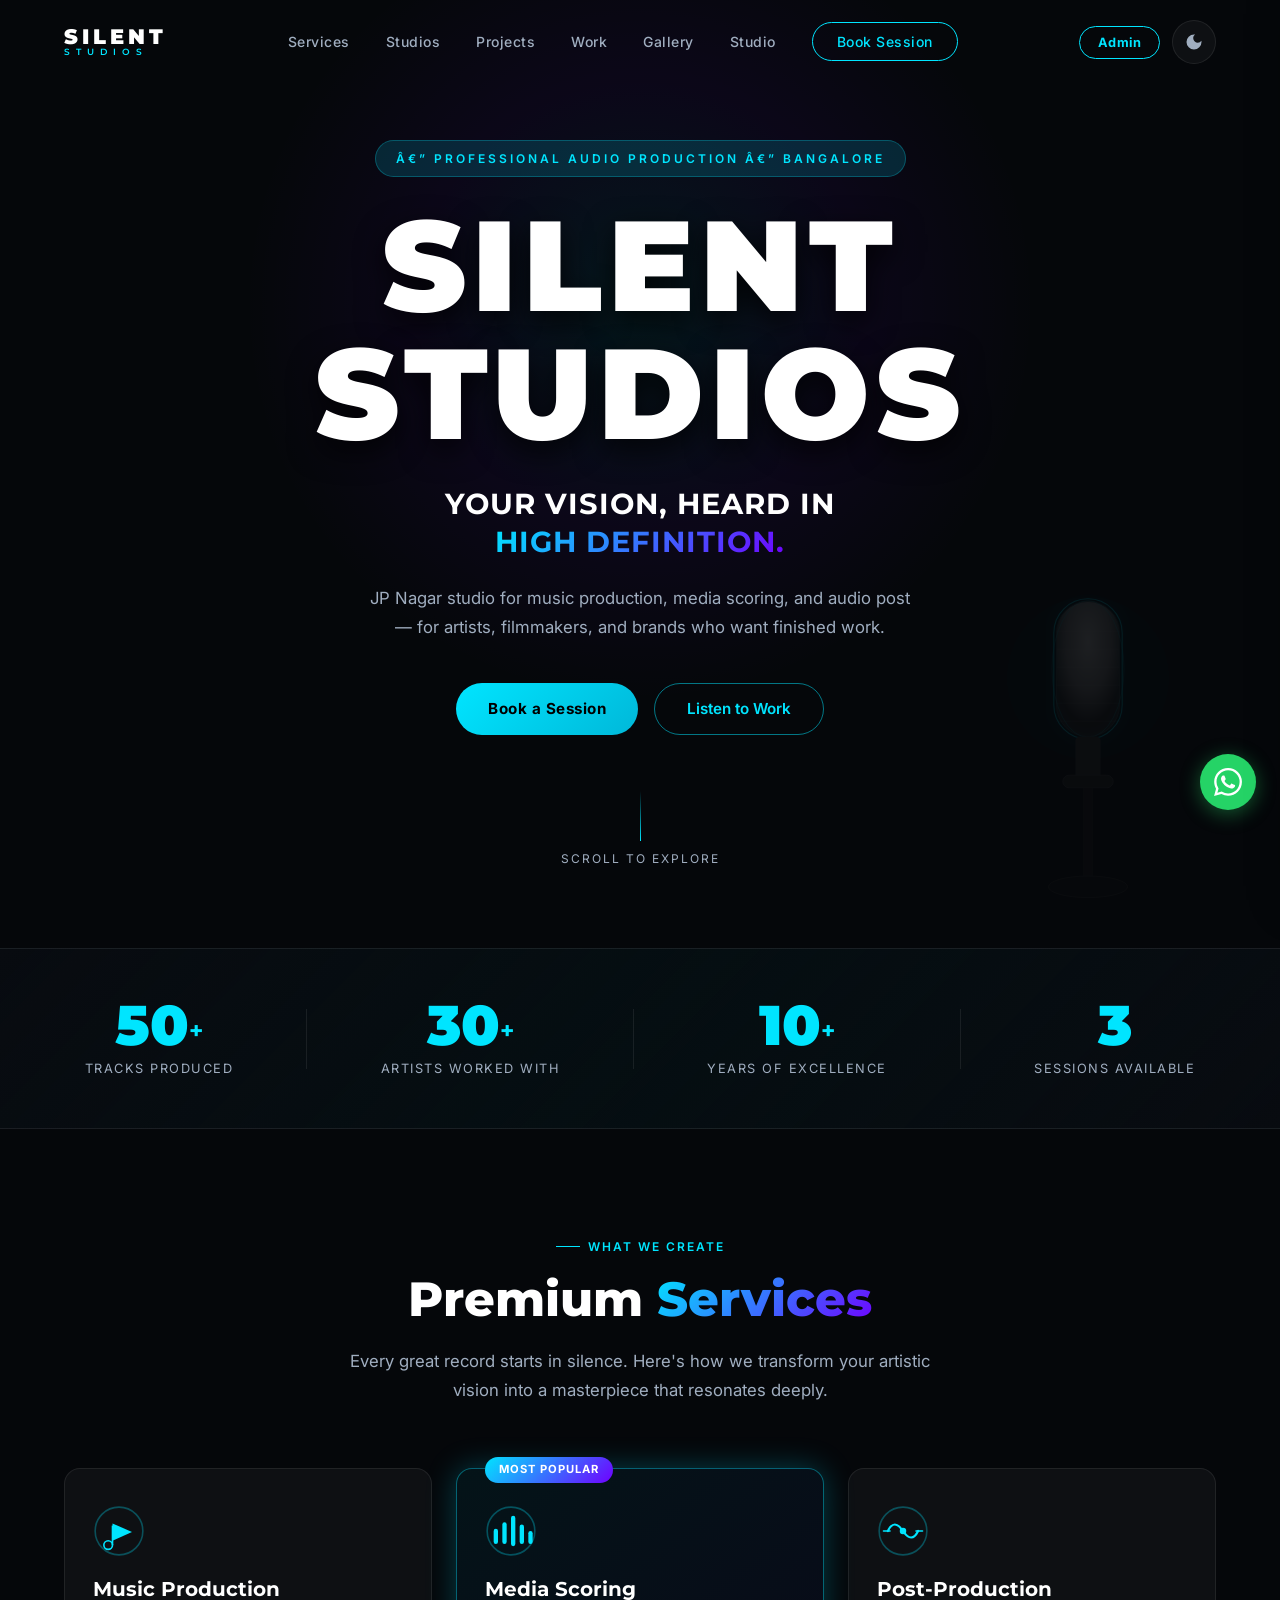
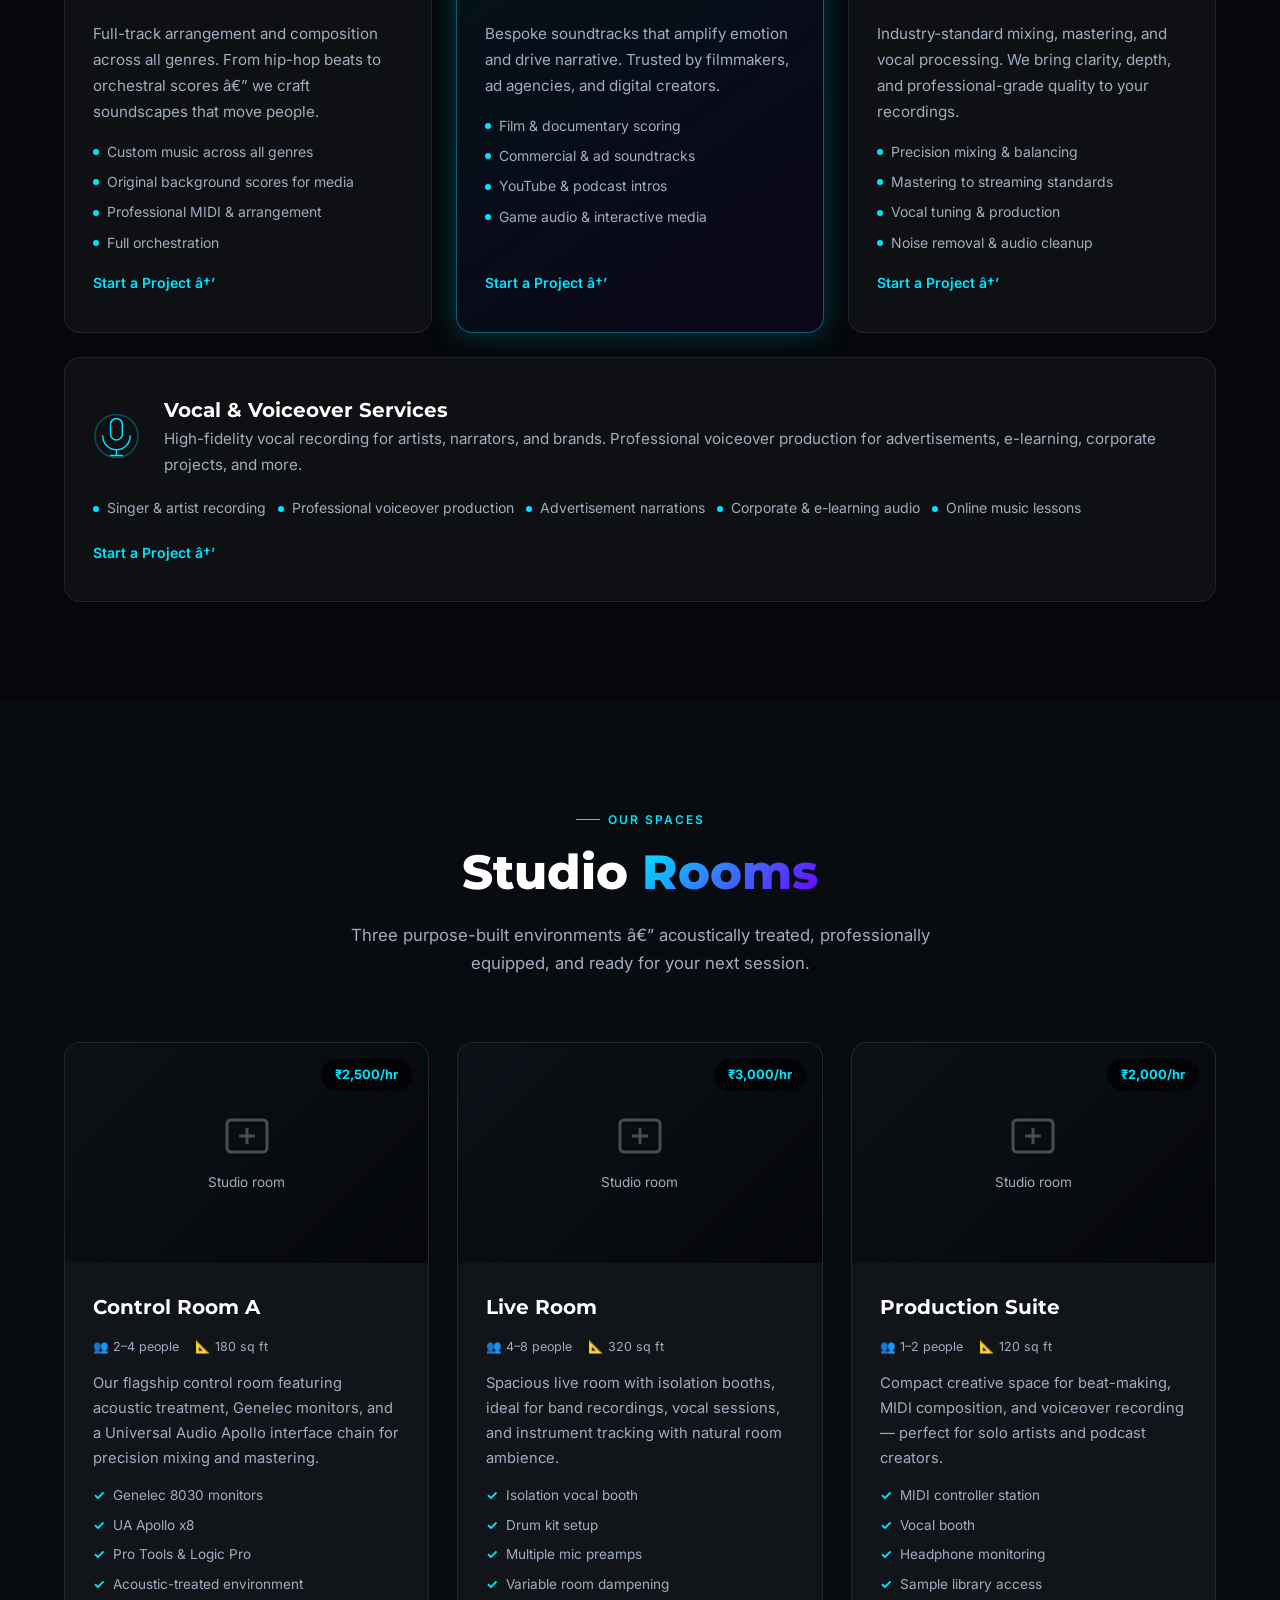
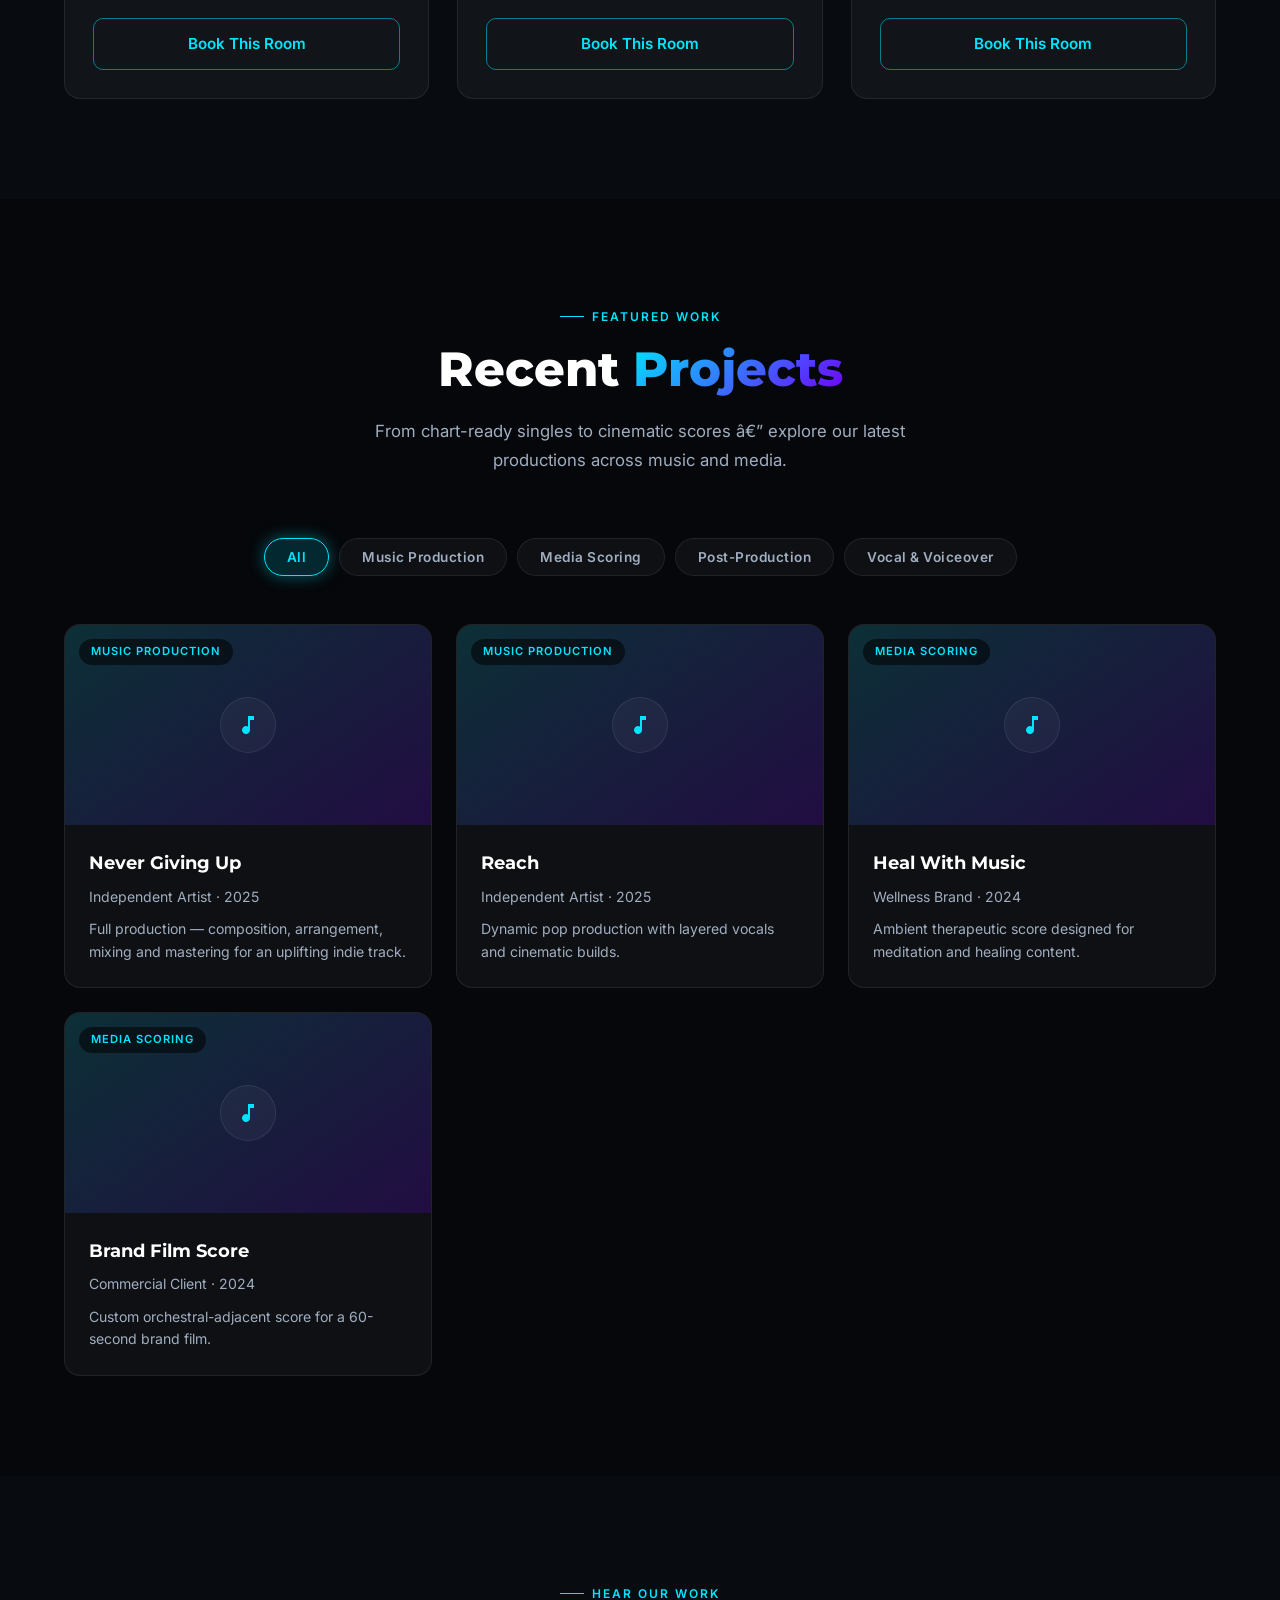
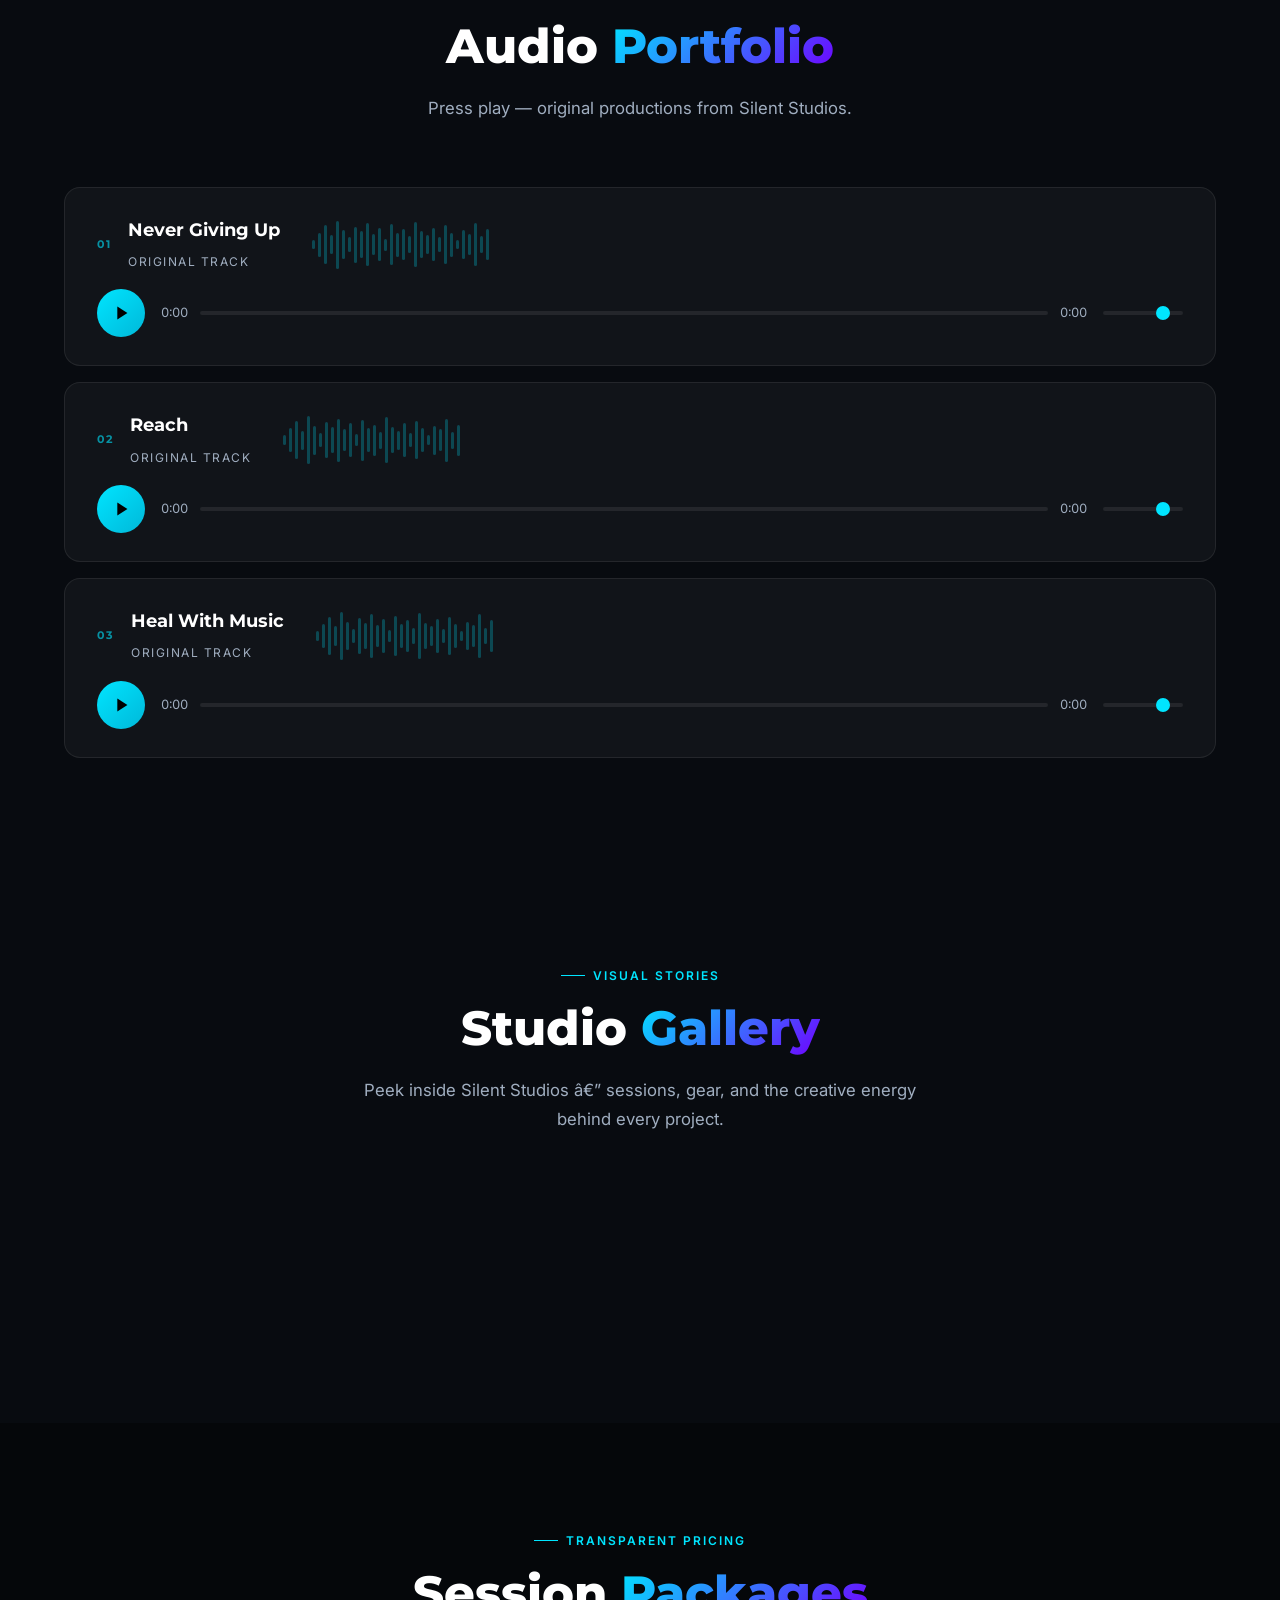
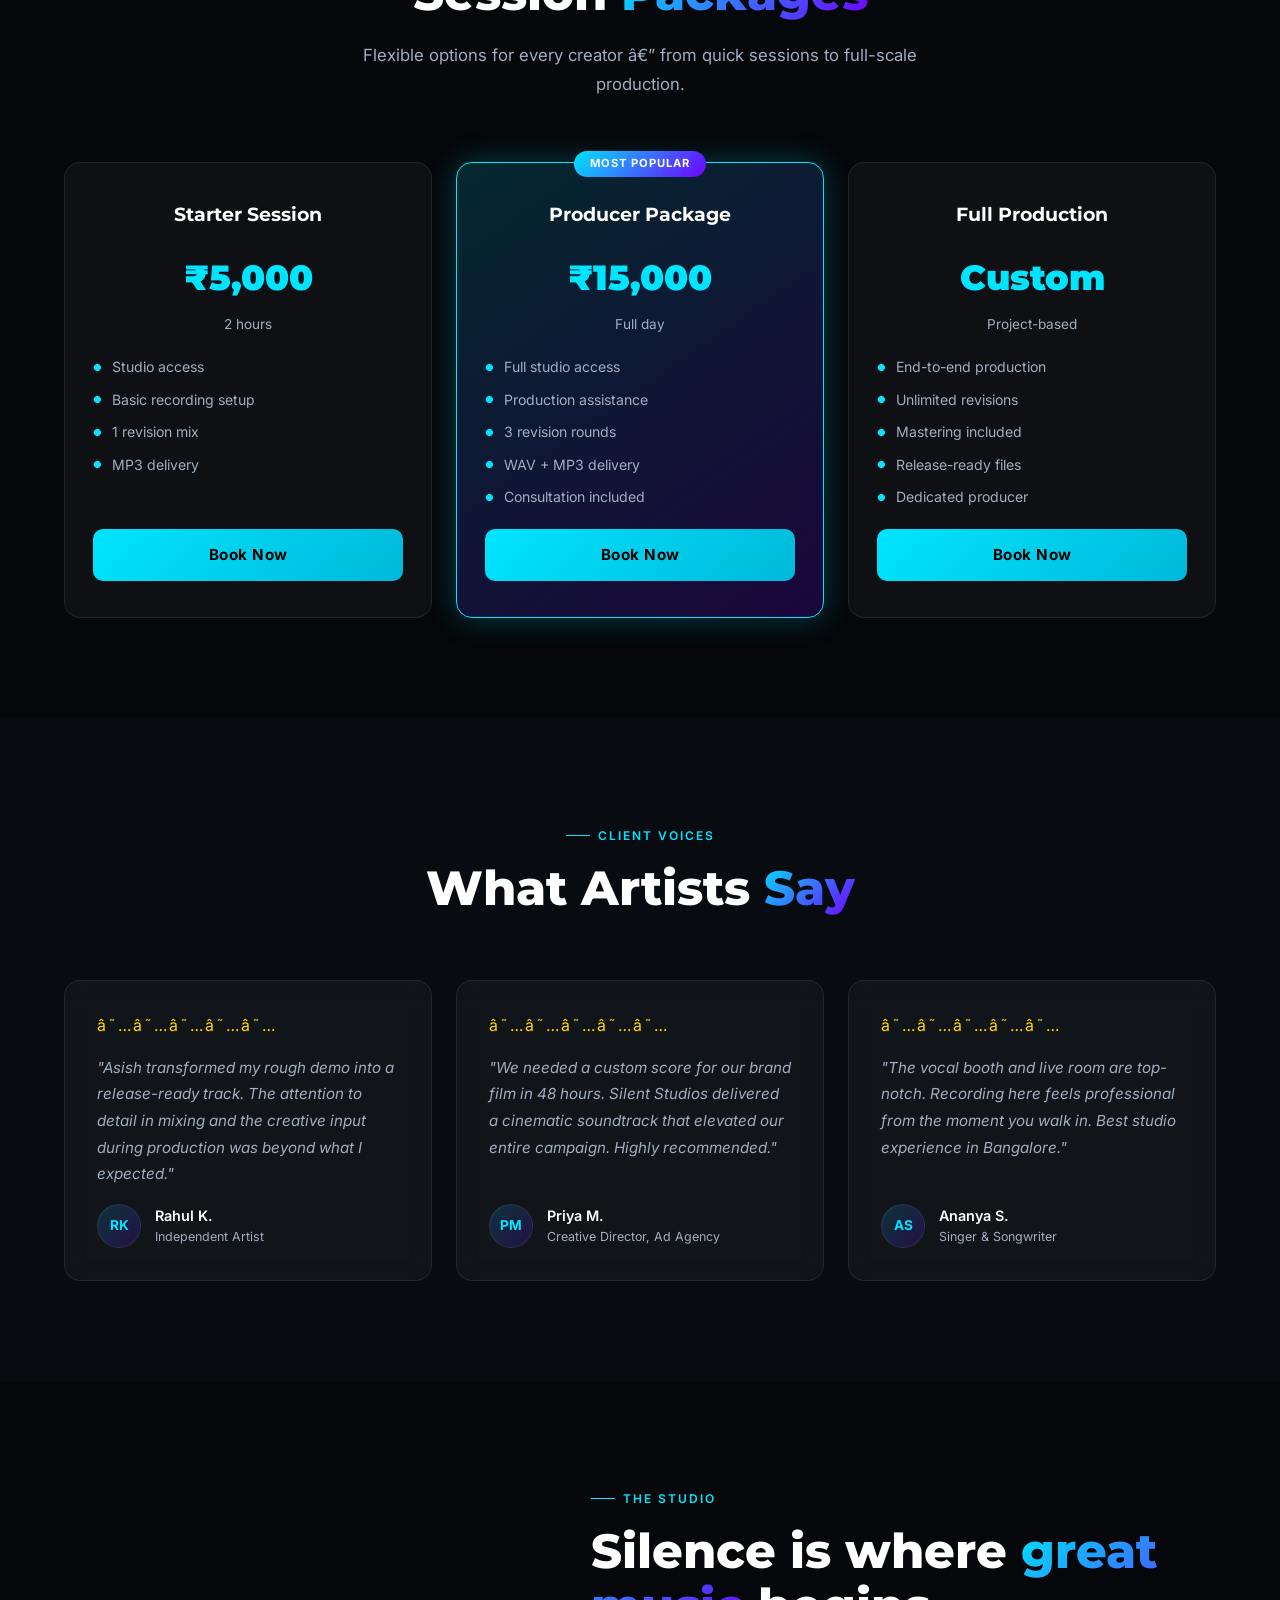
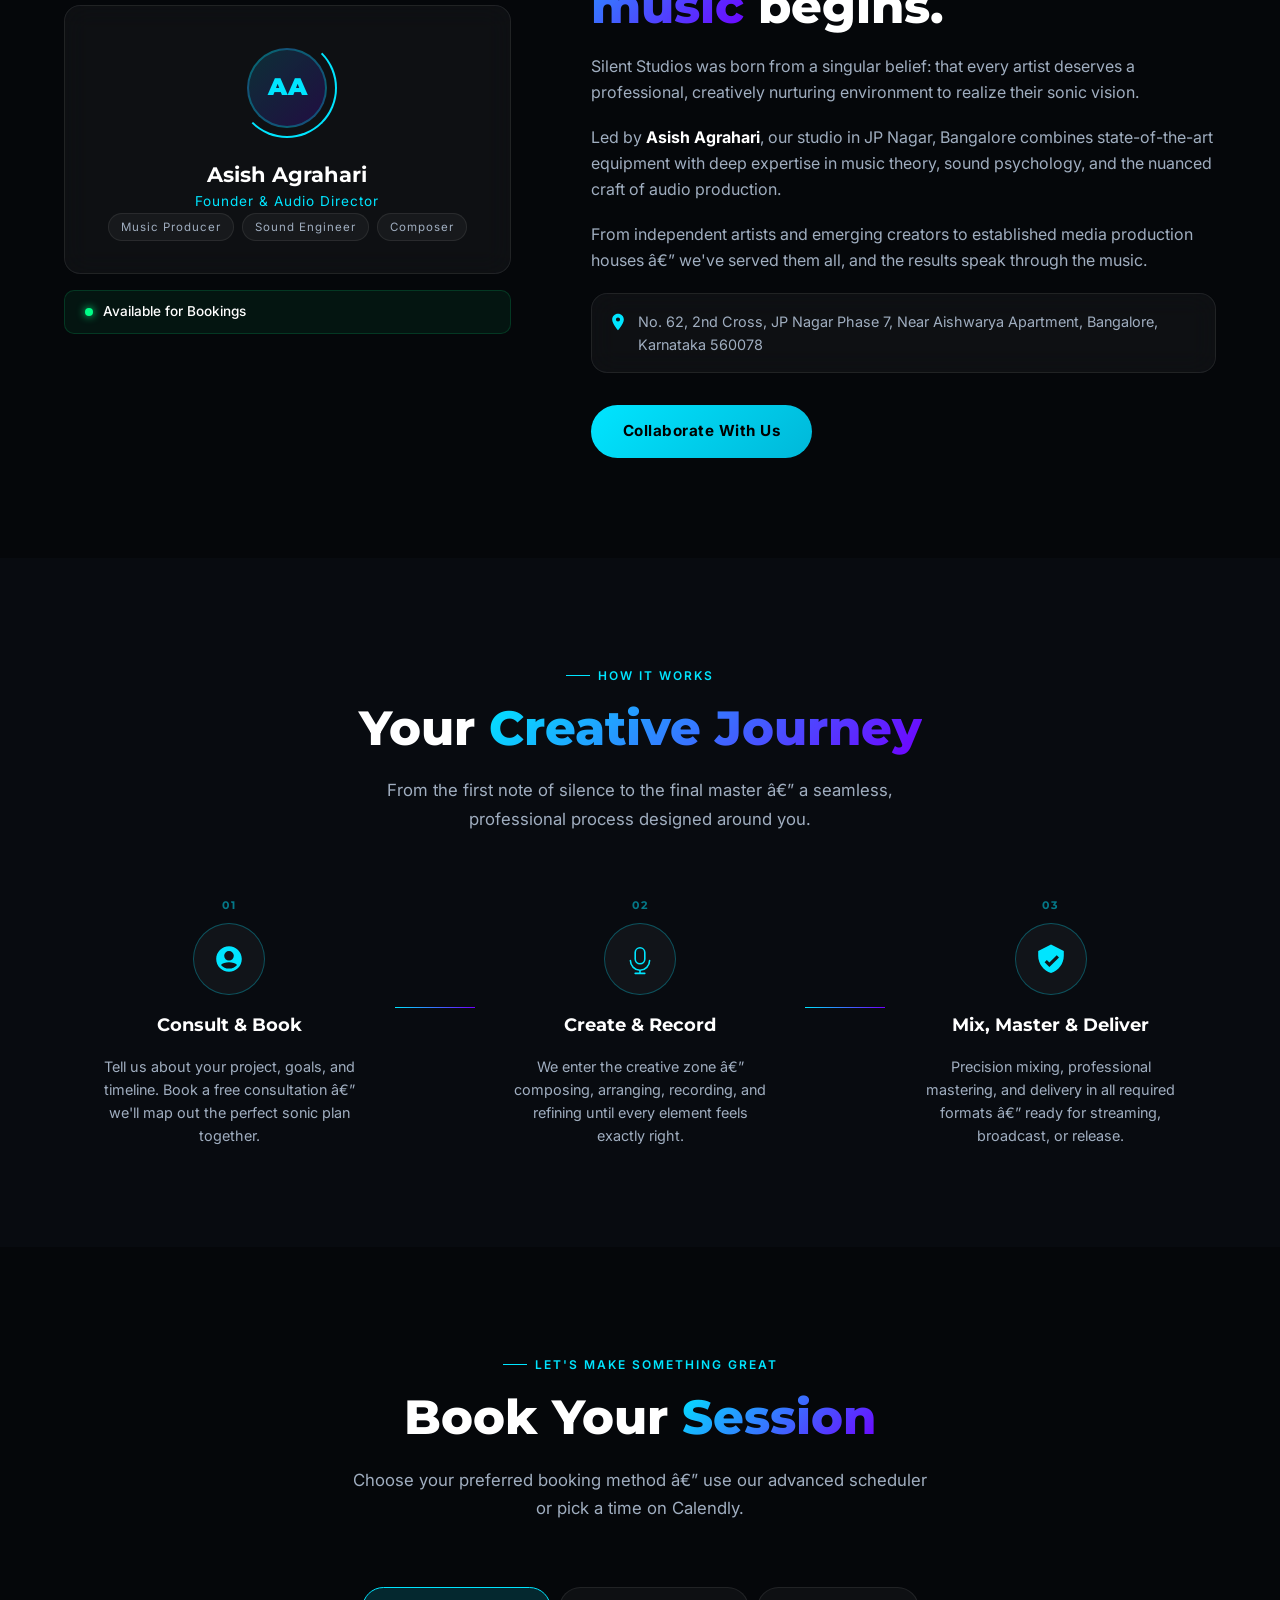
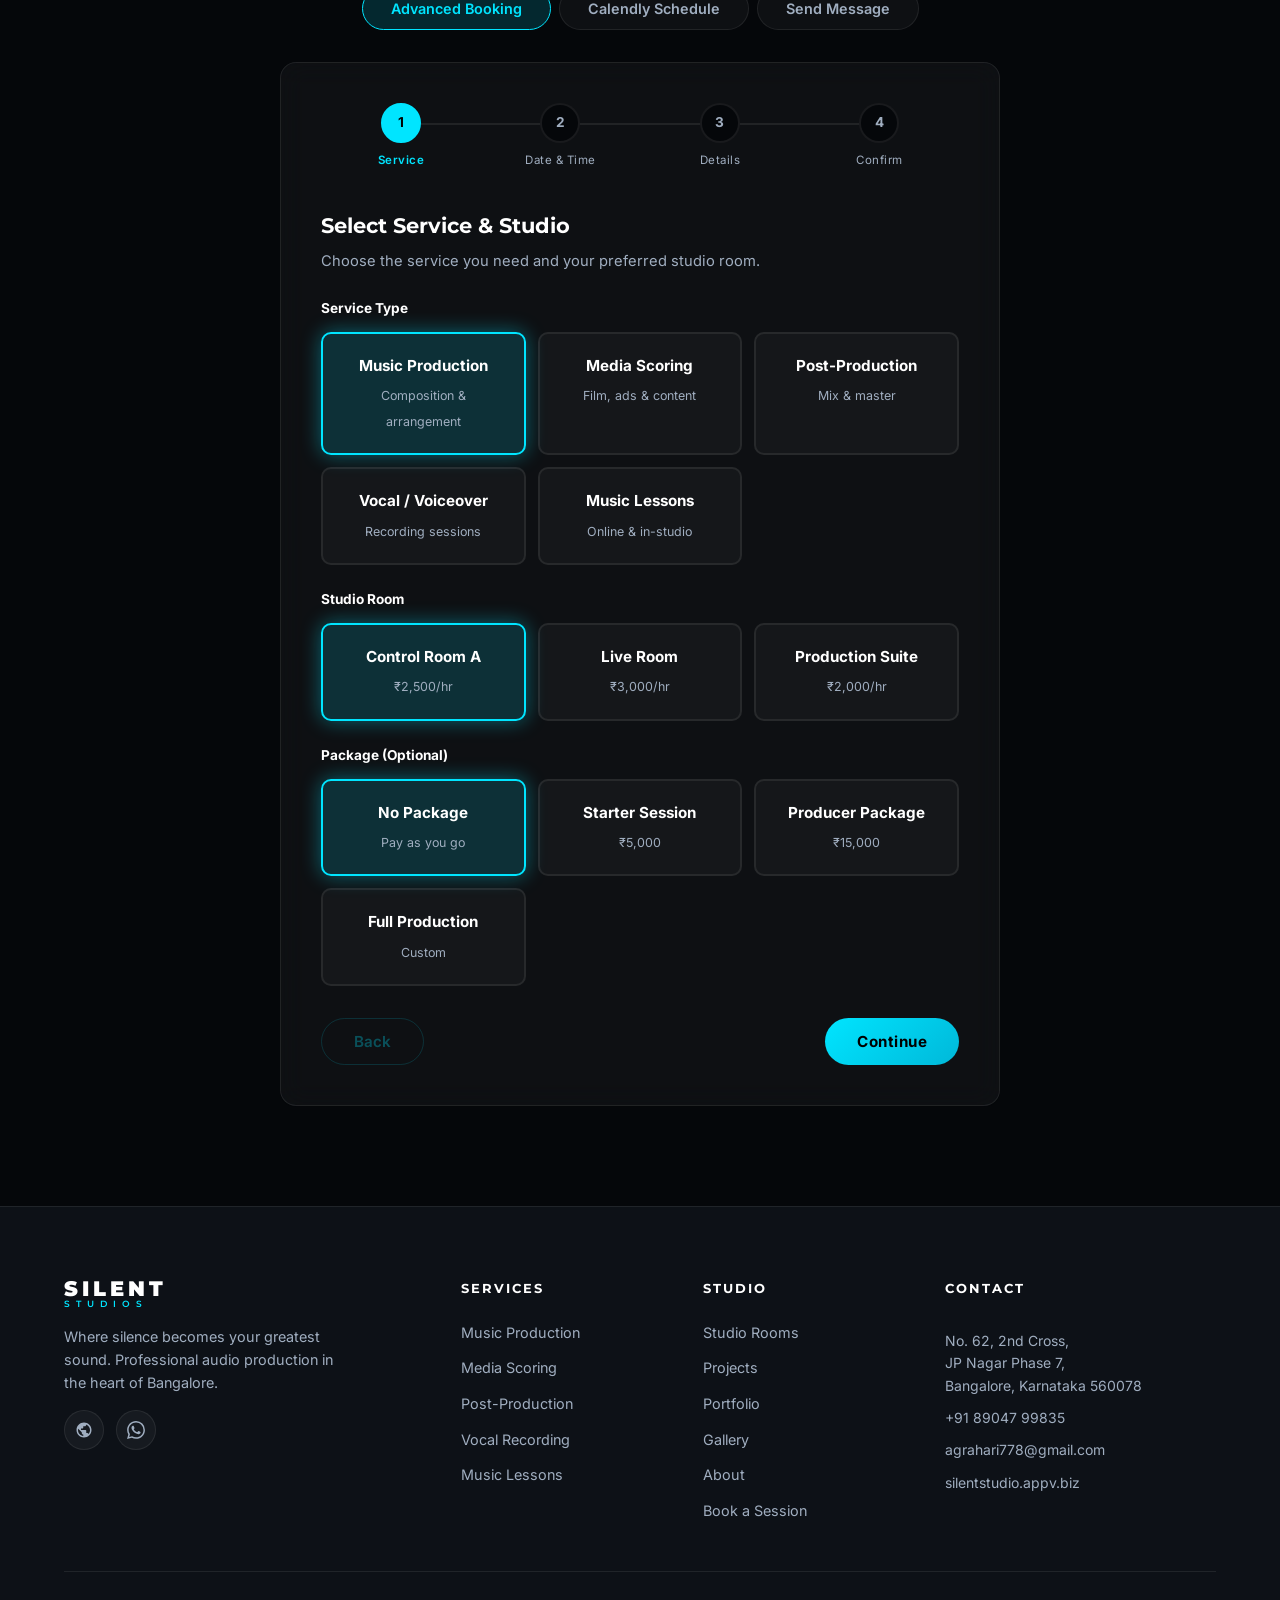
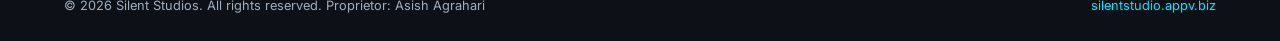
==== commit 6844f25c: "Add files via upload" ====
--- a/index.html
+++ b/index.html
@@ -118,8 +118,7 @@
         <span class="gradient-text">HIGH DEFINITION.</span>
       </h2>
       <p class="hero-desc reveal-up" style="--delay:0.35s">
-        Where silence becomes your greatest sound. Premium music production, media scoring, and audio post-production â€”
-        crafted for artists and creators who refuse to settle for ordinary.
+        JP Nagar studio for music production, media scoring, and audio post — for artists, filmmakers, and brands who want finished work.
       </p>
       <div class="hero-actions reveal-up" style="--delay:0.5s">
         <a href="#booking" class="btn-primary" id="heroBookBtn">Book a Session</a>
@@ -137,23 +136,23 @@
     <div class="container">
       <div class="stats-grid">
         <div class="stat-item reveal-fade">
-          <div><span class="stat-number" data-target="500">0</span><span class="stat-suffix">+</span></div>
+          <div><span class="stat-number" data-target="50">0</span><span class="stat-suffix">+</span></div>
           <span class="stat-label">Tracks Produced</span>
         </div>
         <div class="stat-divider" aria-hidden="true"></div>
         <div class="stat-item reveal-fade" style="--delay:0.1s">
-          <div><span class="stat-number" data-target="150">0</span><span class="stat-suffix">+</span></div>
+          <div><span class="stat-number" data-target="30">0</span><span class="stat-suffix">+</span></div>
           <span class="stat-label">Artists Worked With</span>
         </div>
         <div class="stat-divider" aria-hidden="true"></div>
         <div class="stat-item reveal-fade" style="--delay:0.2s">
-          <div><span class="stat-number" data-target="8">0</span><span class="stat-suffix">+</span></div>
+          <div><span class="stat-number" data-target="10">0</span><span class="stat-suffix">+</span></div>
           <span class="stat-label">Years of Excellence</span>
         </div>
         <div class="stat-divider" aria-hidden="true"></div>
         <div class="stat-item reveal-fade" style="--delay:0.3s">
-          <div><span class="stat-number" data-target="100">0</span><span class="stat-suffix">%</span></div>
-          <span class="stat-label">Client Satisfaction</span>
+          <div><span class="stat-number" data-target="3">0</span></div>
+          <span class="stat-label">Sessions Available</span>
         </div>
       </div>
     </div>
@@ -310,7 +309,7 @@
       <div class="section-header reveal-up">
         <span class="section-tag">Hear Our Work</span>
         <h2 class="section-title" id="portfolioTitle">Audio <span class="gradient-text">Portfolio</span></h2>
-        <p class="section-desc">Press play to hear our work. As admin, click <strong>Admin</strong> in the nav to add or change tracks.</p>
+        <p class="section-desc">Press play — original productions from Silent Studios.</p>
       </div>
       <div class="portfolio-grid" id="portfolioGrid"></div>
     </div>
@@ -322,8 +321,7 @@
       <div class="section-header reveal-up">
         <span class="section-tag">Watch Our Work</span>
         <h2 class="section-title" id="videoPortfolioTitle">Video <span class="gradient-text">Portfolio</span></h2>
-        <p class="section-desc">Visual stories brought to life with our cinematic touch. Add your video files by
-          replacing the placeholders below.</p>
+        <p class="section-desc">Studio sessions and visual work from recent projects.</p>
       </div>
       <div class="video-grid" id="videosGrid"></div>
     </div>
@@ -878,7 +876,7 @@
           <label for="adminLoginPass">Password</label>
           <input type="password" id="adminLoginPass" placeholder="Enter admin password" required autocomplete="current-password">
         </div>
-        <p class="admin-login-error" id="adminLoginError" hidden>Incorrect password. Default: silent2025</p>
+        <p class="admin-login-error" id="adminLoginError" hidden>Incorrect password. Try again.</p>
         <button type="submit" class="btn-primary btn-full">Sign In & Edit Site</button>
       </form>
     </div>
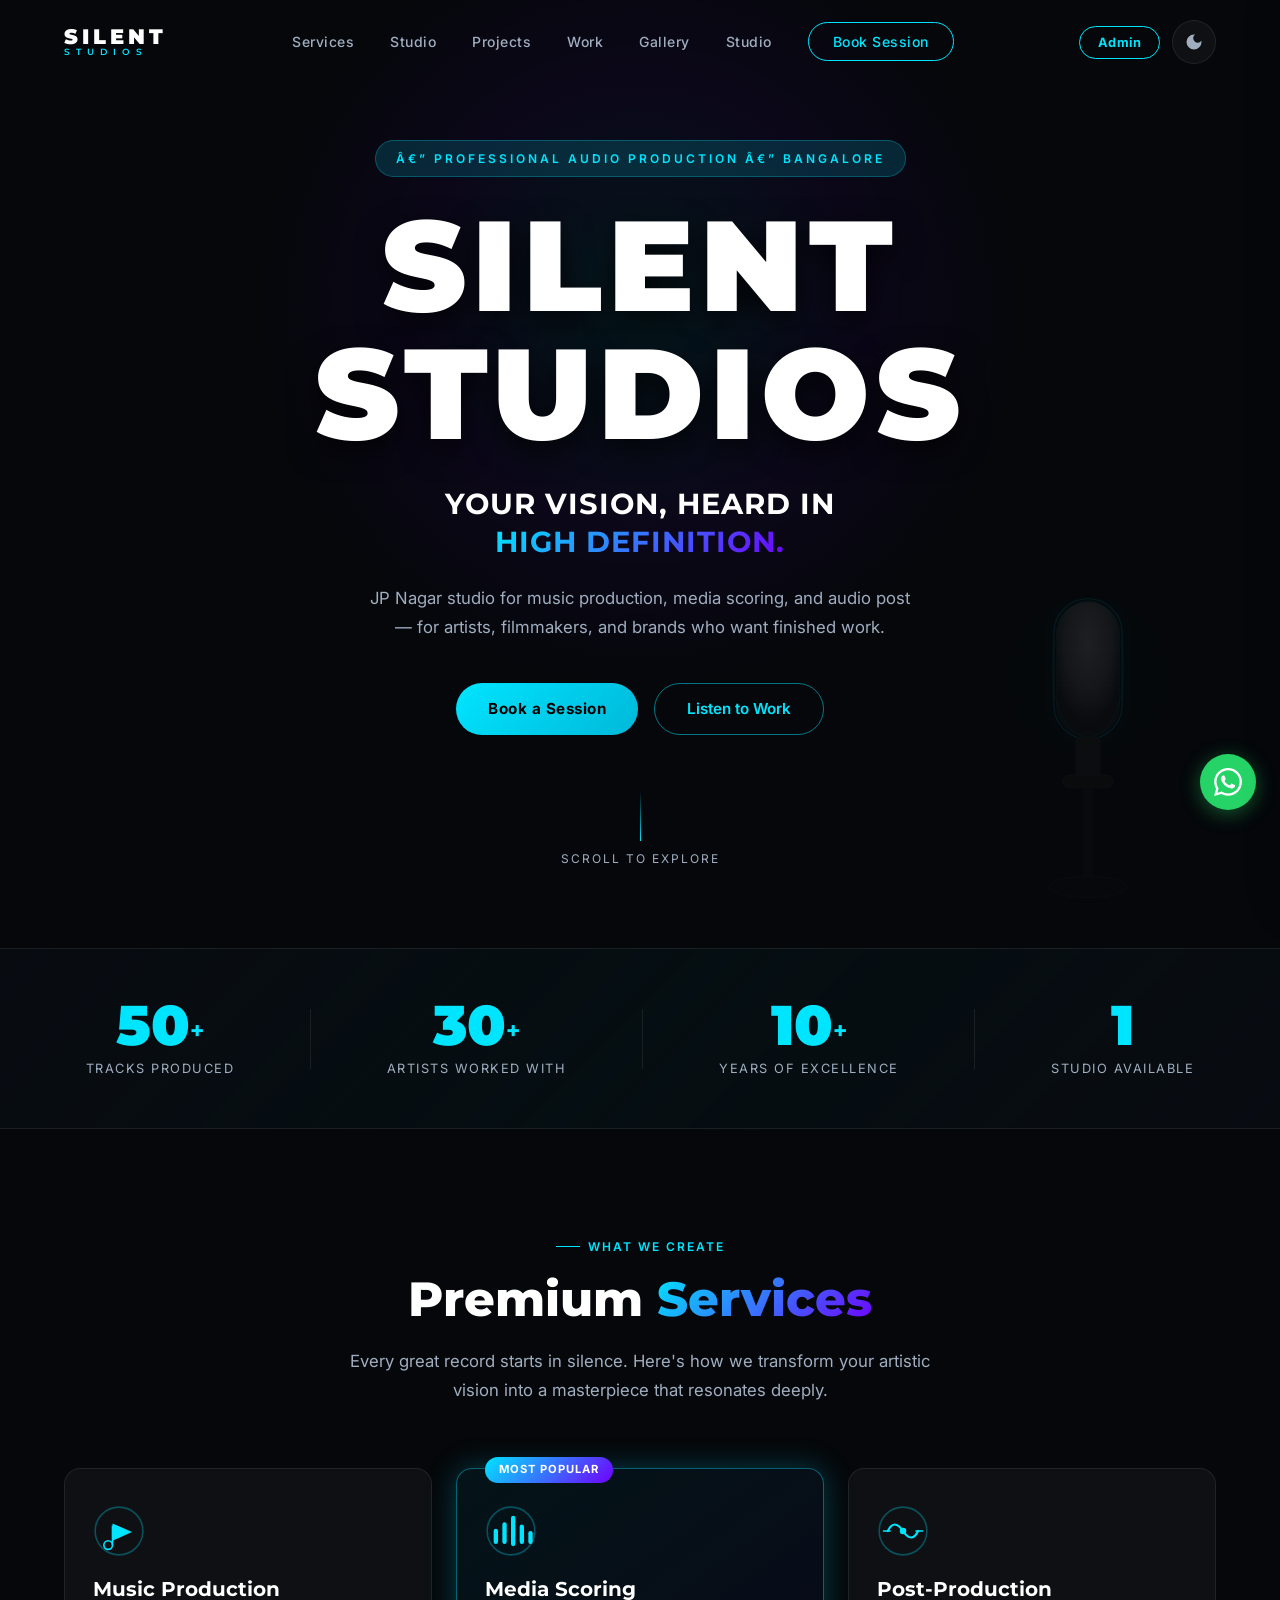
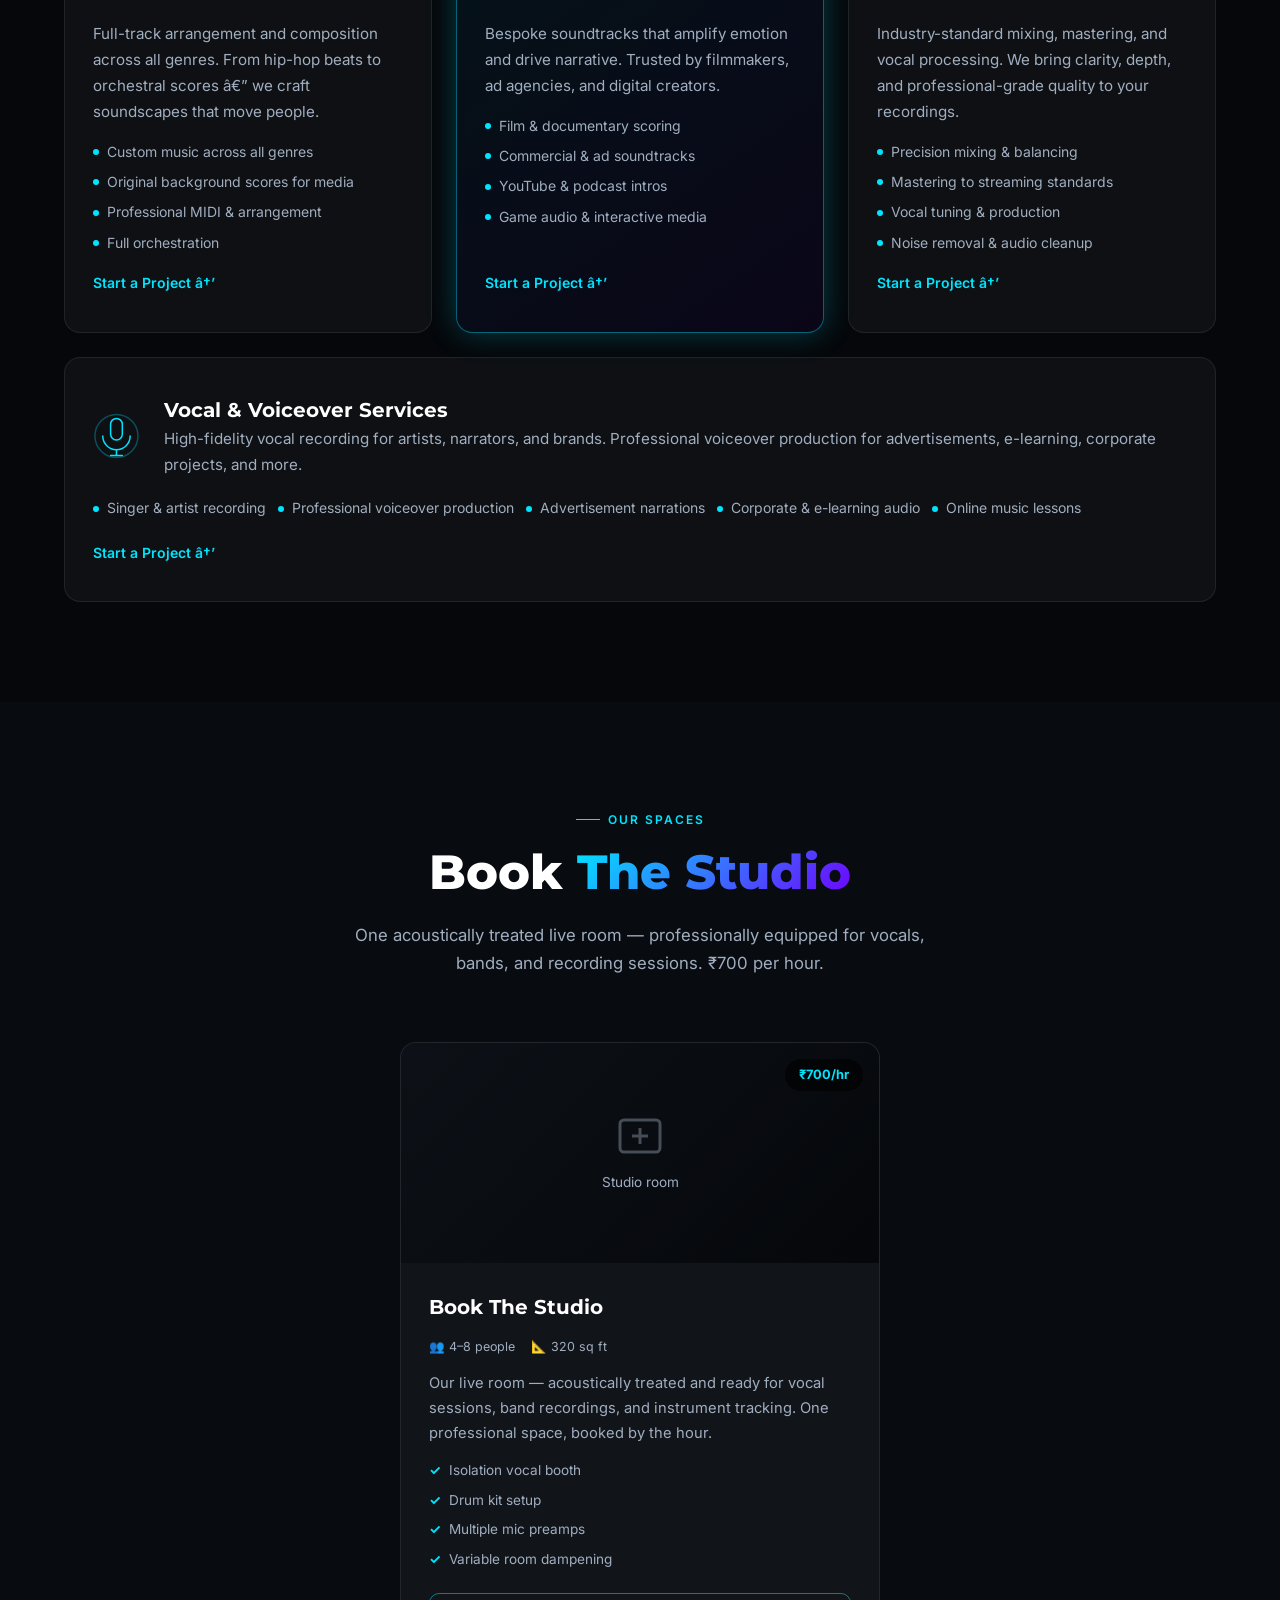
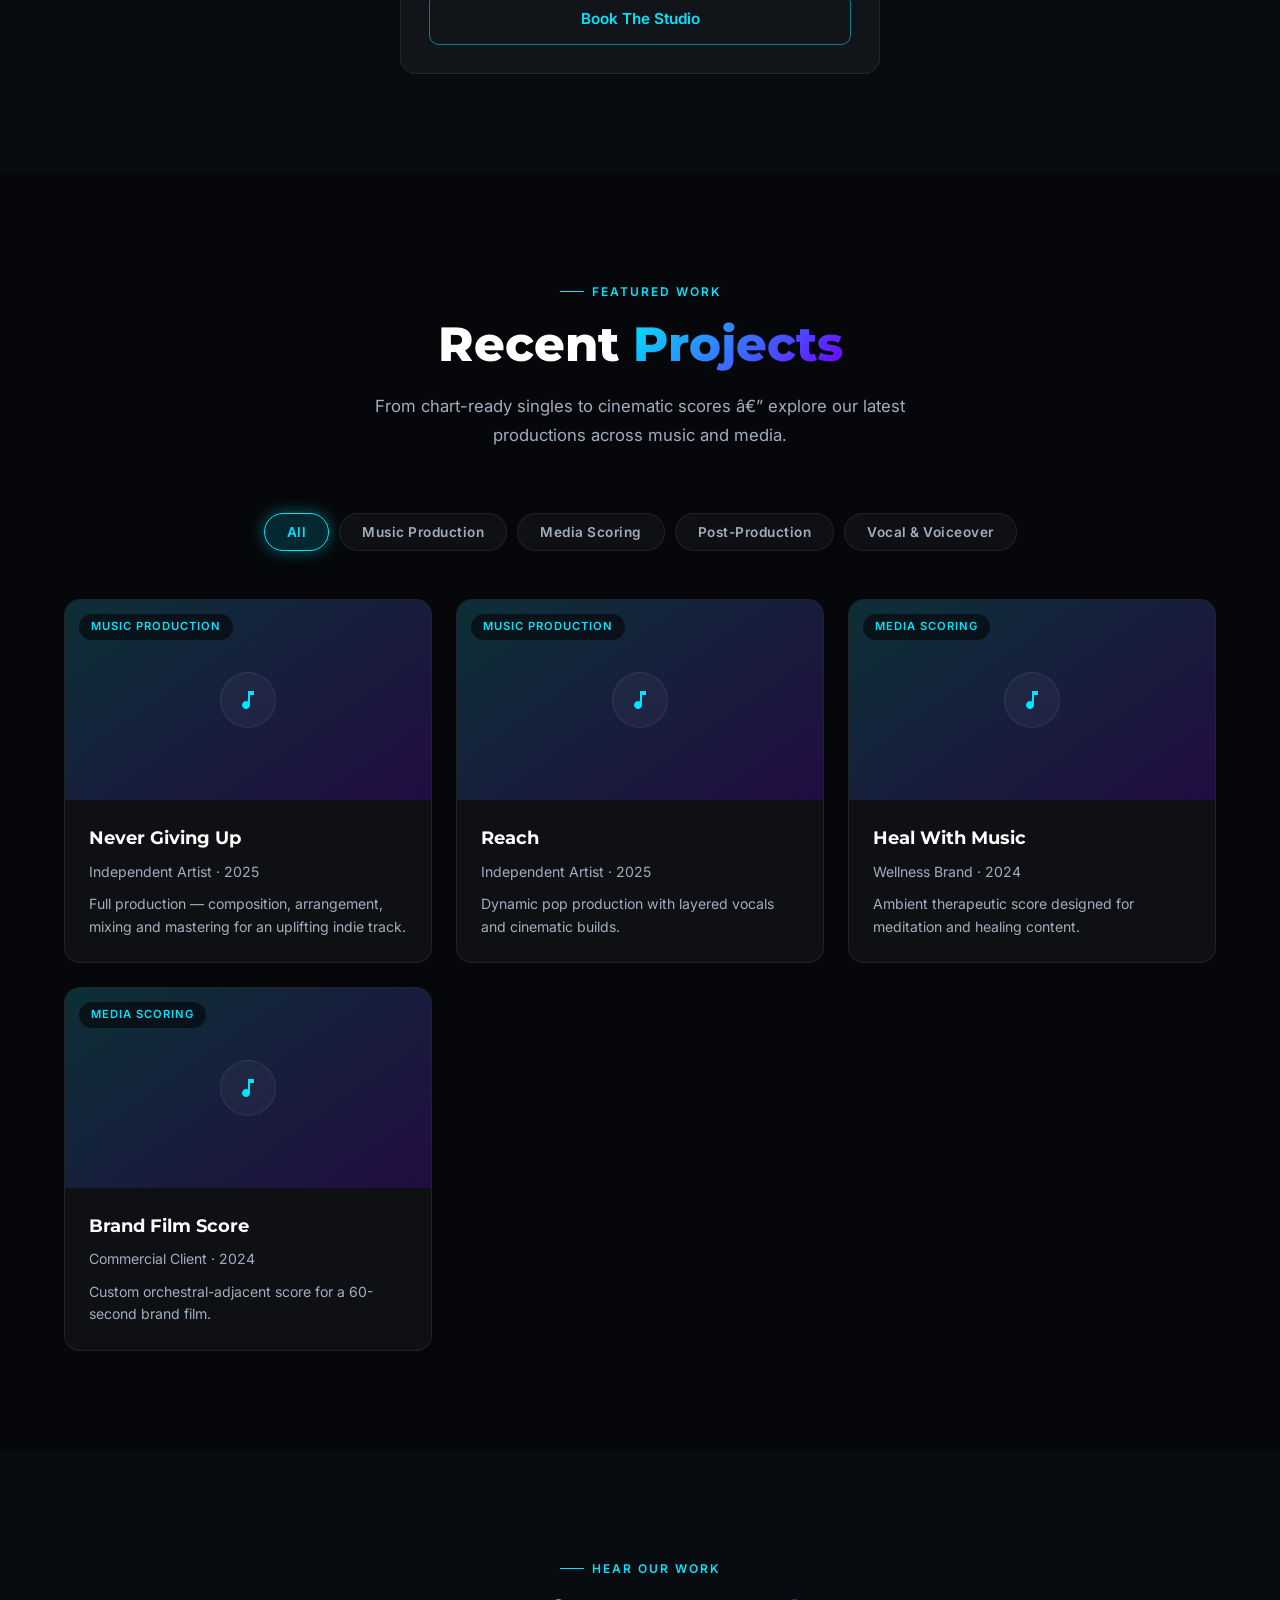
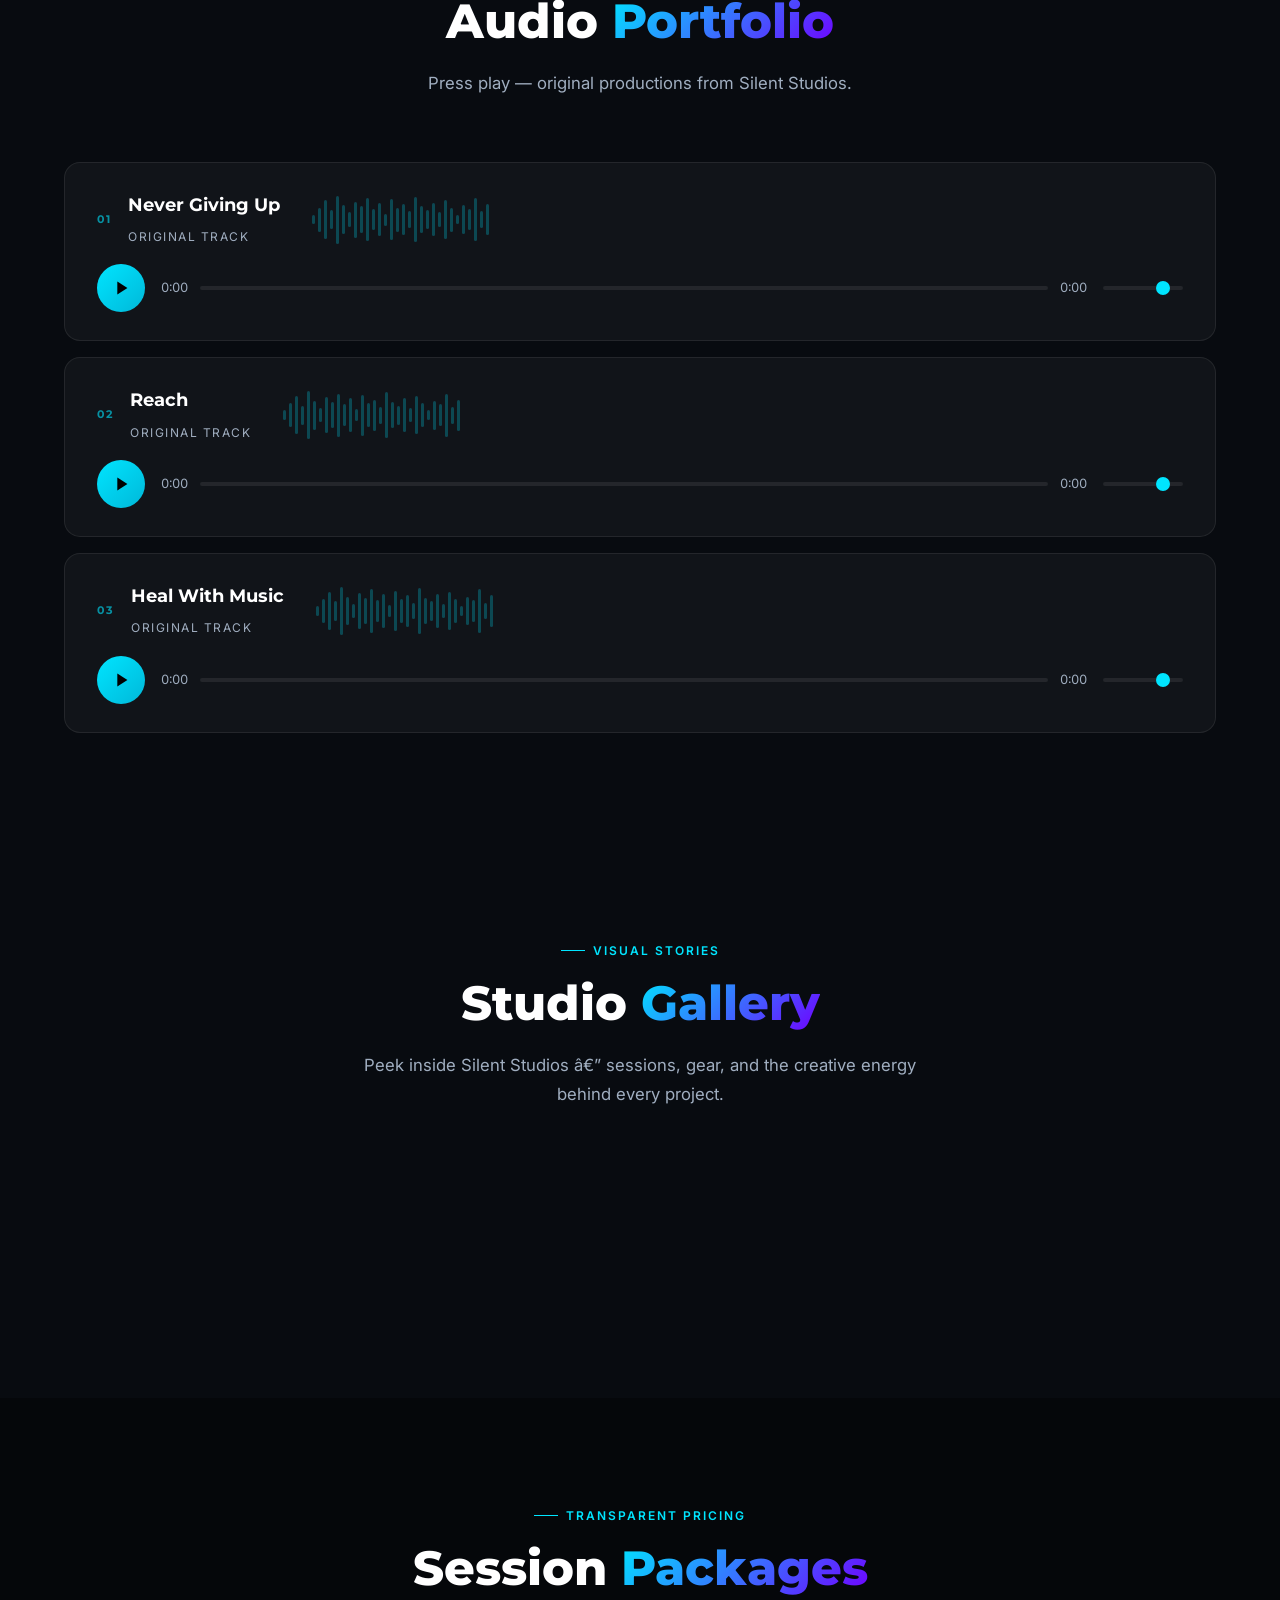
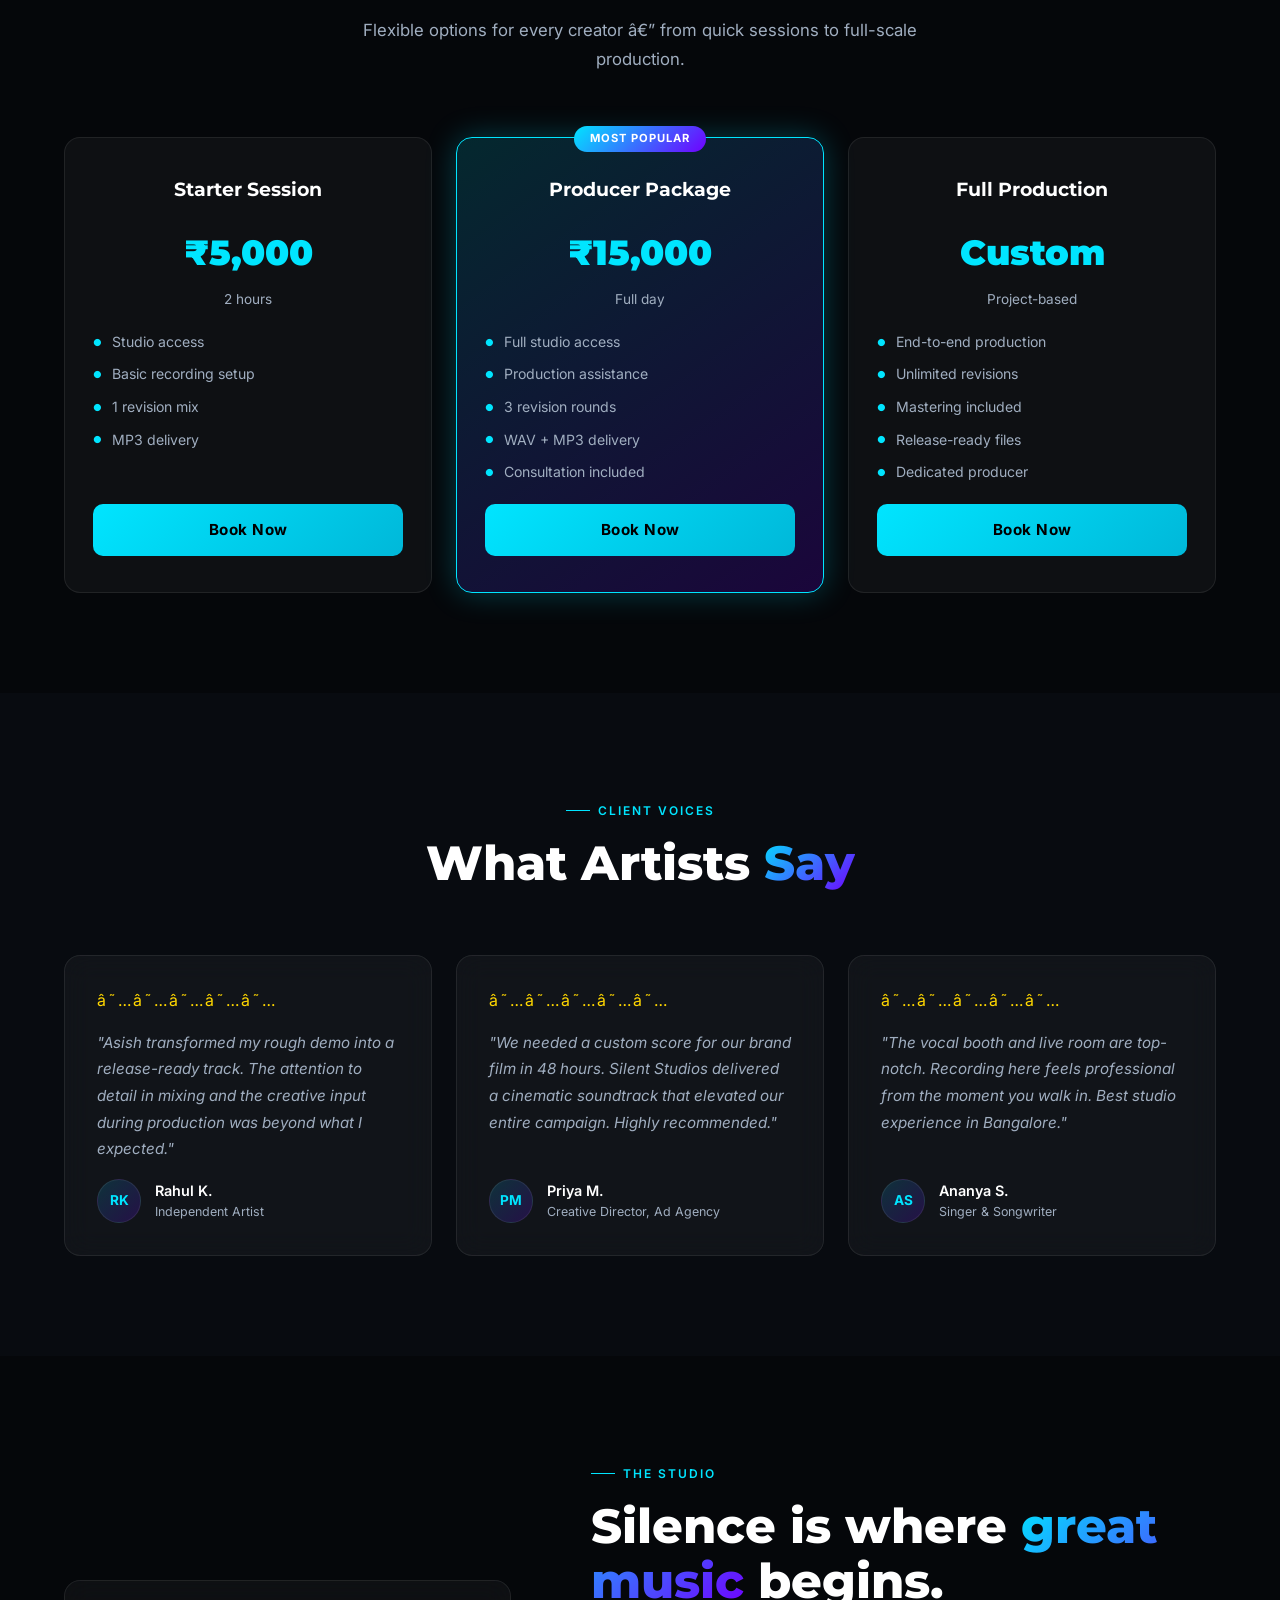
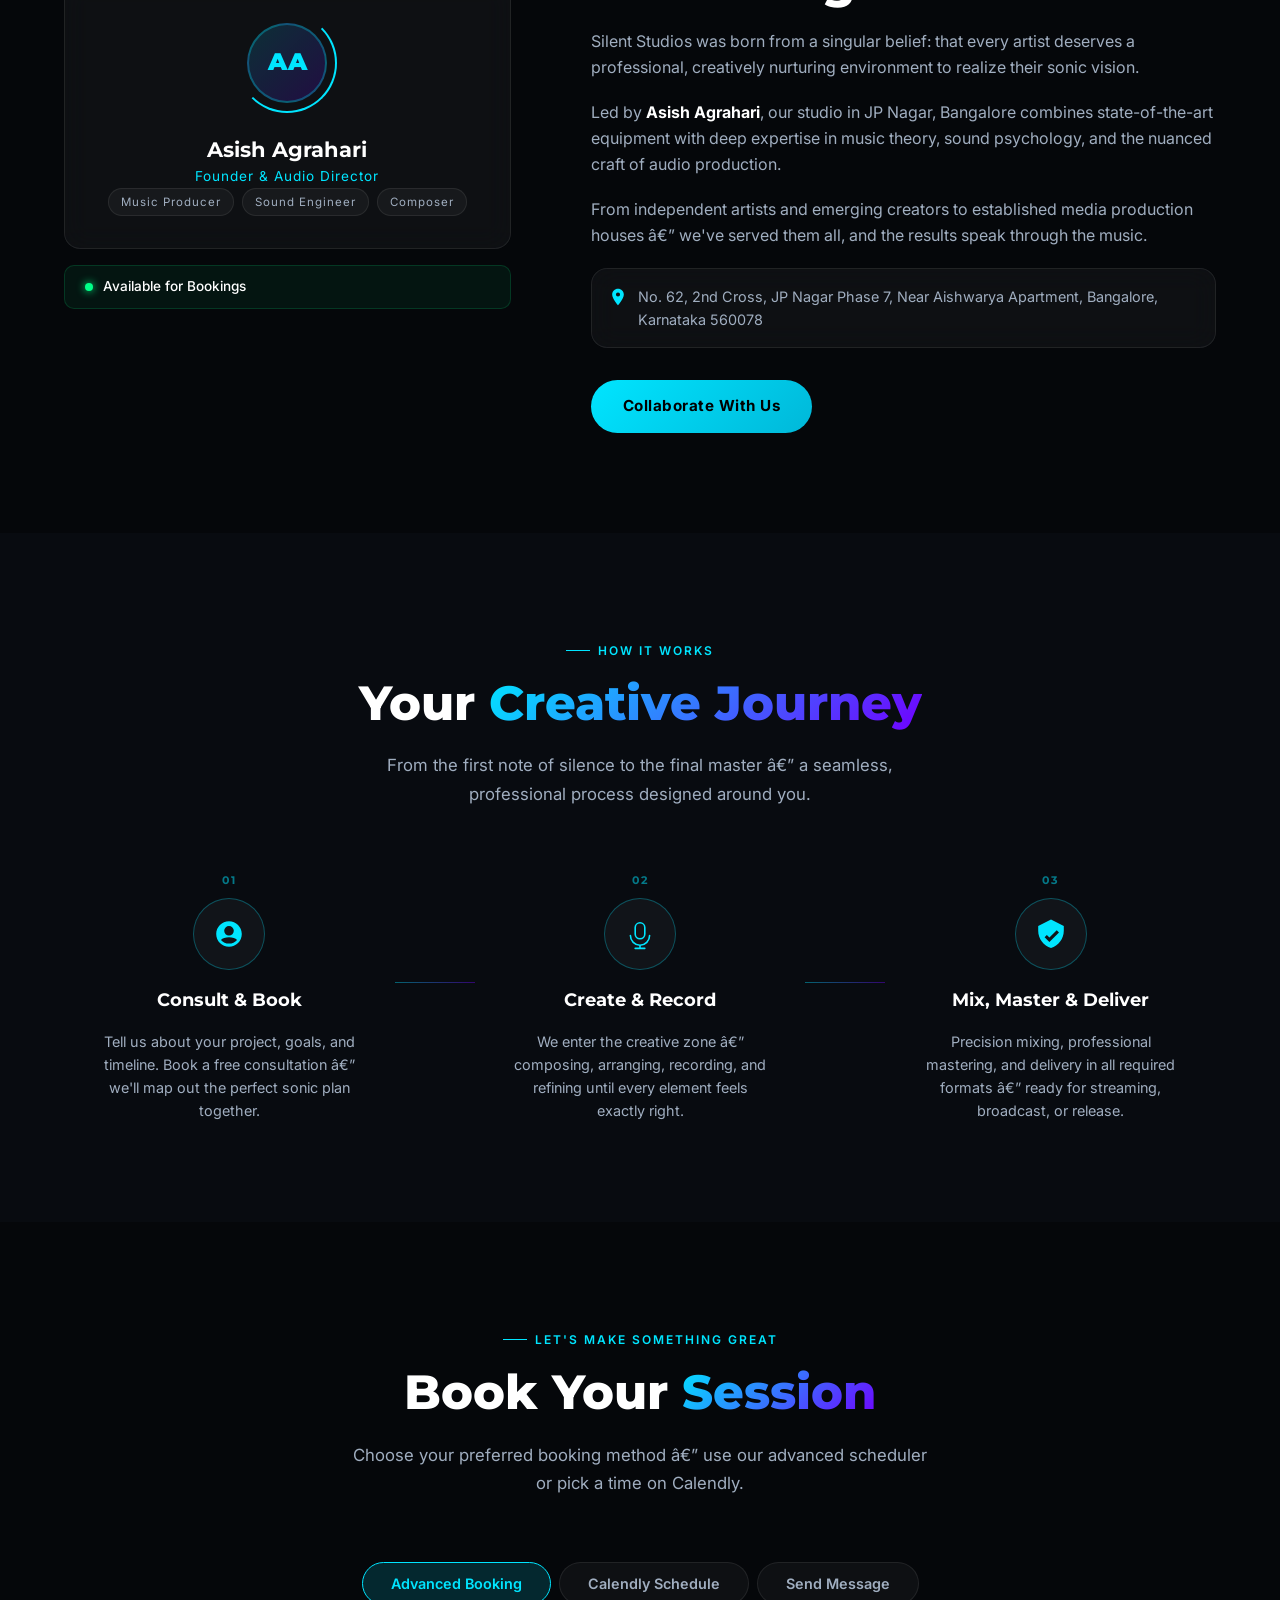
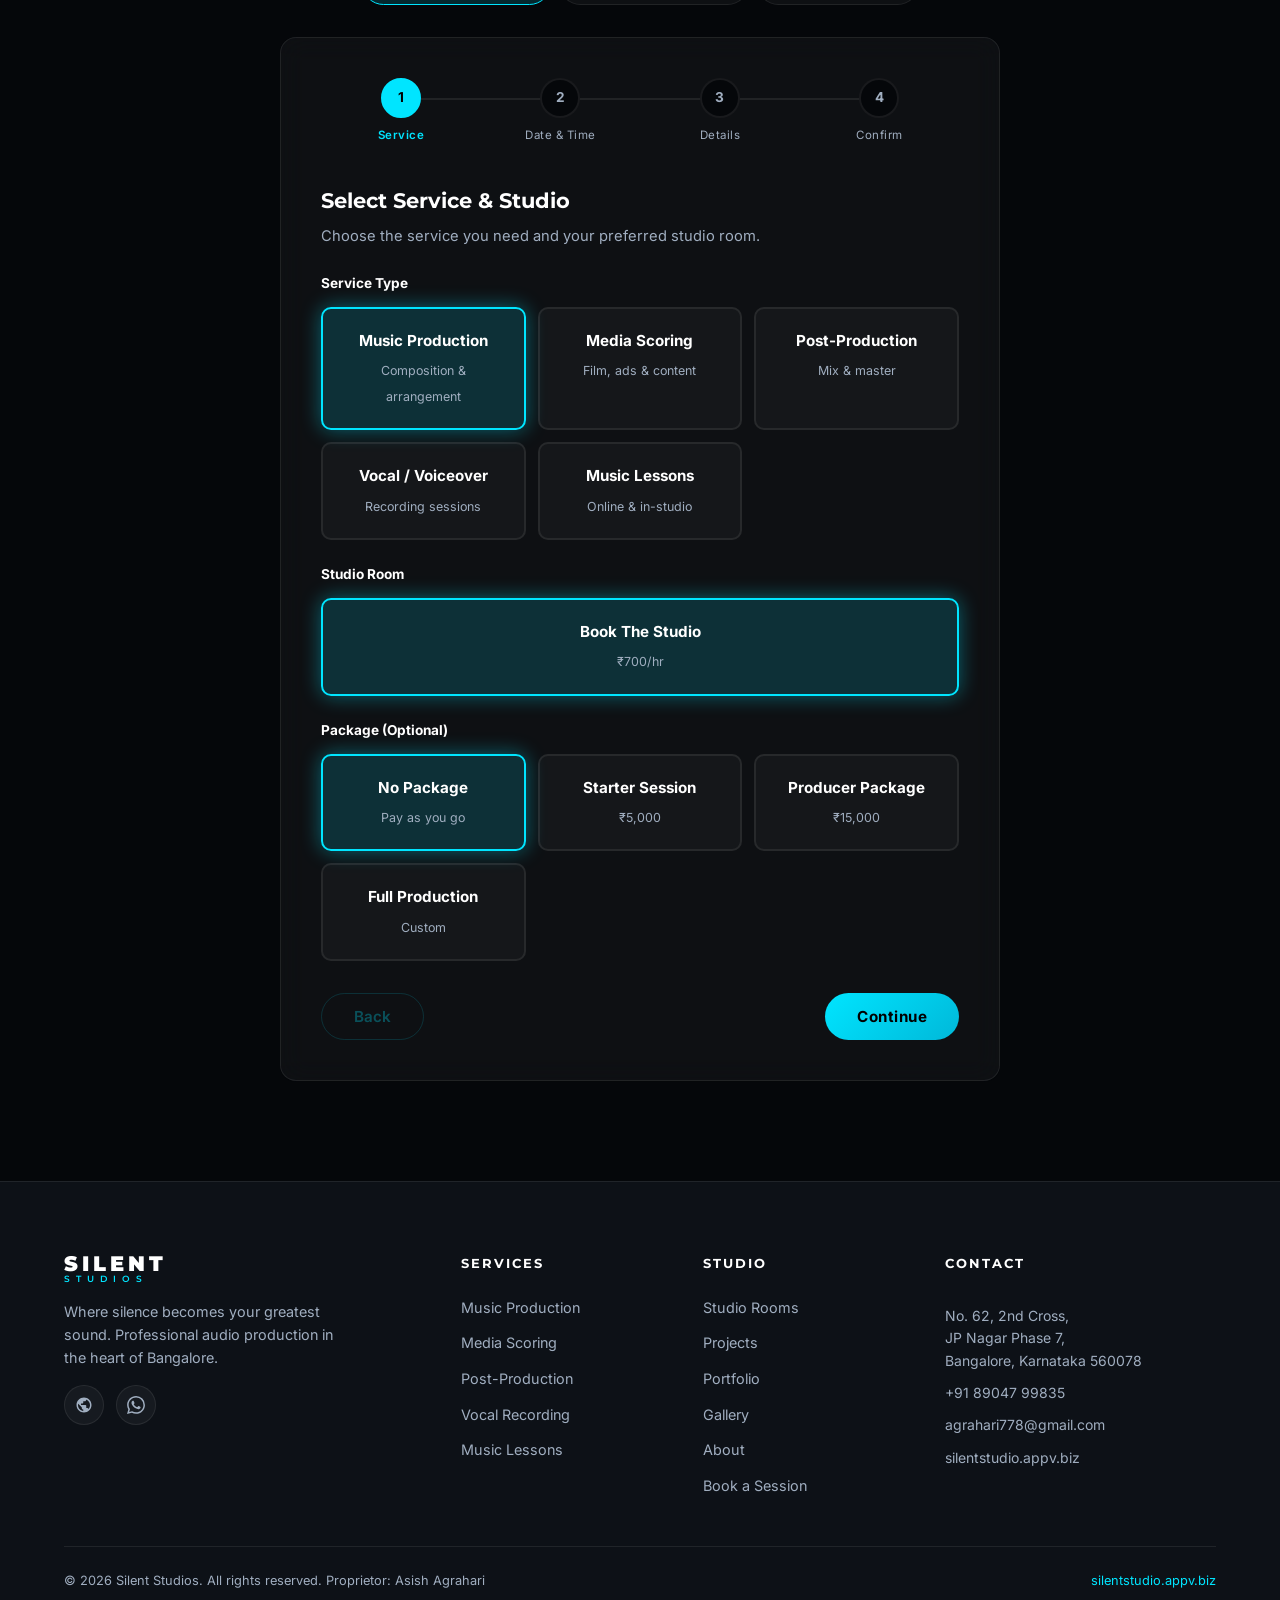
==== commit 4679aa4f: "Add files via upload" ====
--- a/index.html
+++ b/index.html
@@ -33,7 +33,7 @@
       </a>
       <ul class="nav-links" id="navLinks" role="list">
         <li><a href="#services">Services</a></li>
-        <li><a href="#studios">Studios</a></li>
+        <li><a href="#studios">Studio</a></li>
         <li><a href="#projects">Projects</a></li>
         <li><a href="#portfolio">Work</a></li>
         <li><a href="#gallery">Gallery</a></li>
@@ -151,8 +151,8 @@
         </div>
         <div class="stat-divider" aria-hidden="true"></div>
         <div class="stat-item reveal-fade" style="--delay:0.3s">
-          <div><span class="stat-number" data-target="3">0</span></div>
-          <span class="stat-label">Sessions Available</span>
+          <div><span class="stat-number" data-target="1">0</span></div>
+          <span class="stat-label">Studio Available</span>
         </div>
       </div>
     </div>
@@ -277,8 +277,8 @@
     <div class="container">
       <div class="section-header reveal-up">
         <span class="section-tag">Our Spaces</span>
-        <h2 class="section-title" id="studiosTitle">Studio <span class="gradient-text">Rooms</span></h2>
-        <p class="section-desc">Three purpose-built environments â€” acoustically treated, professionally equipped, and ready for your next session.</p>
+        <h2 class="section-title" id="studiosTitle">Book <span class="gradient-text">The Studio</span></h2>
+        <p class="section-desc">One acoustically treated live room — professionally equipped for vocals, bands, and recording sessions. ₹700 per hour.</p>
       </div>
       <div class="studios-grid" id="studiosGrid"></div>
     </div>
--- a/styles.css
+++ b/styles.css
@@ -2002,6 +2002,8 @@
   display: grid;
   grid-template-columns: repeat(auto-fit, minmax(320px, 1fr));
   gap: 28px;
+  max-width: 480px;
+  margin: 0 auto;
 }
 
 .studio-card {
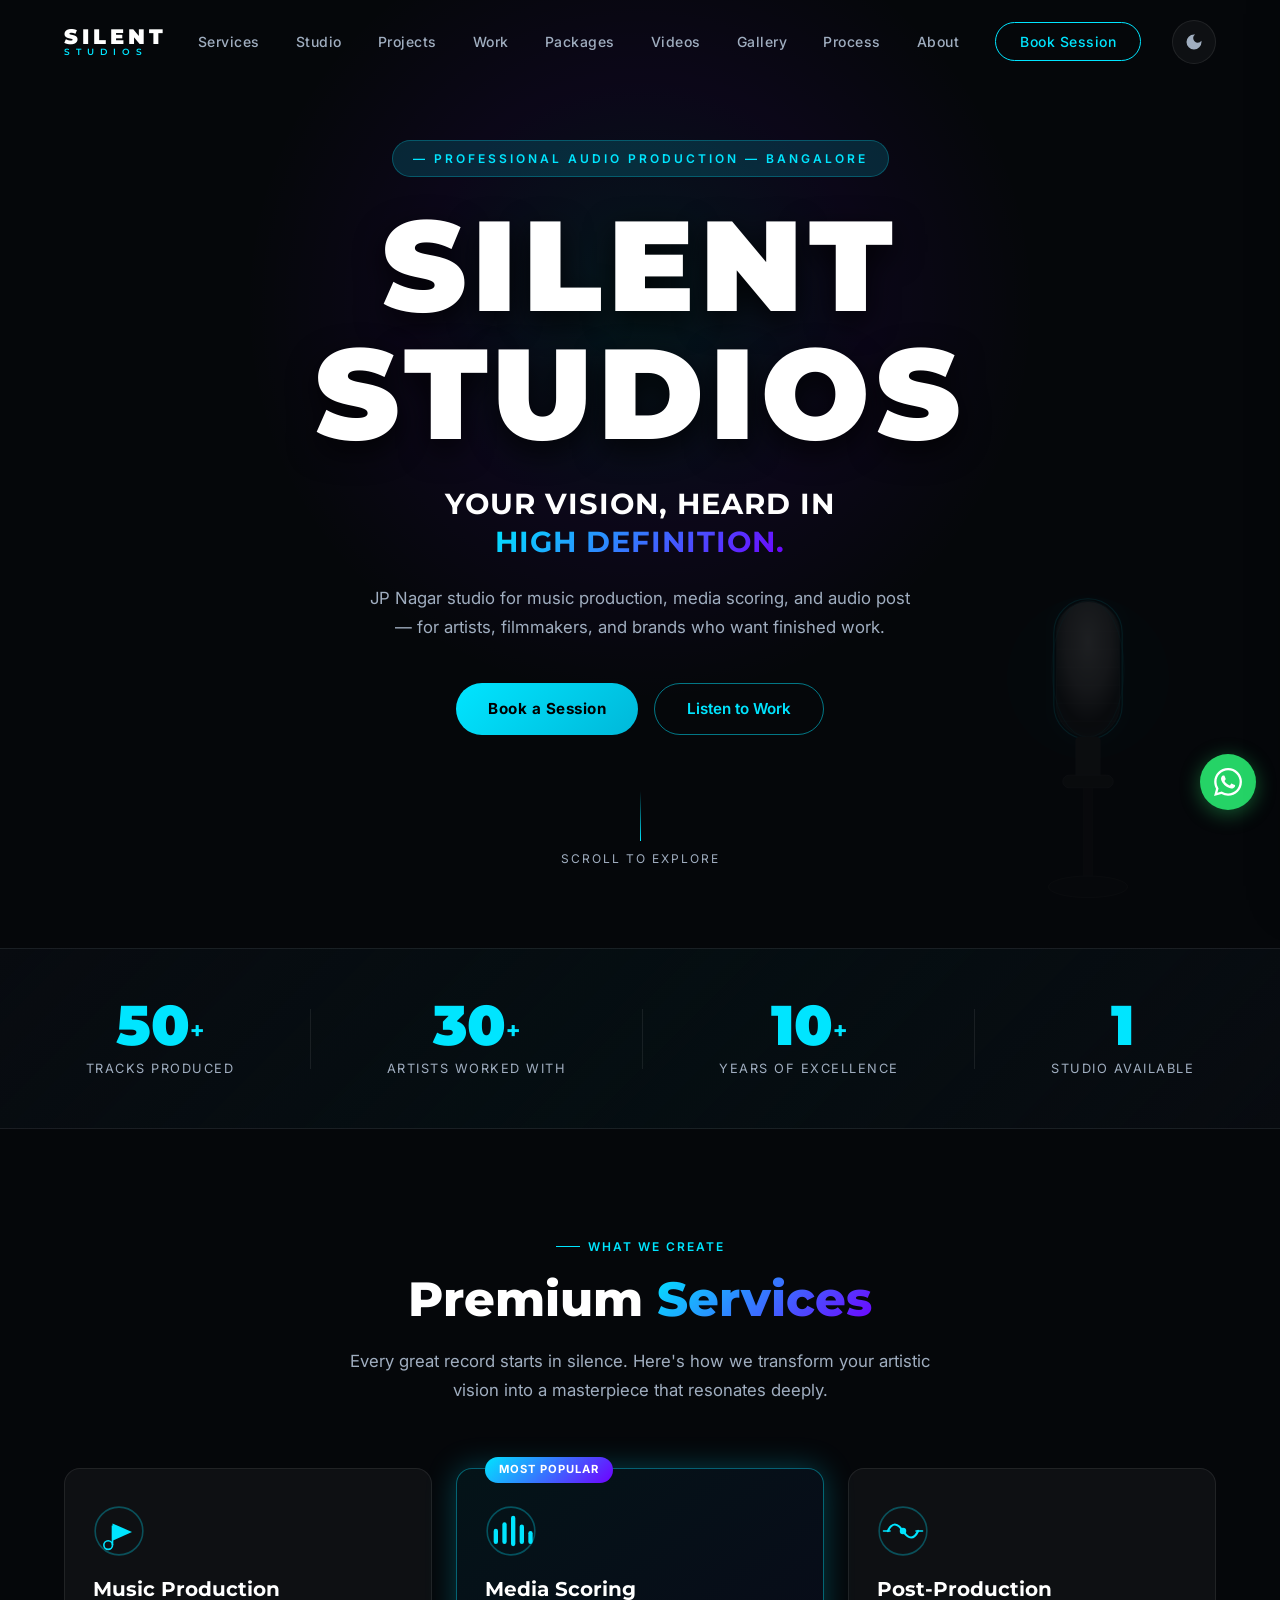
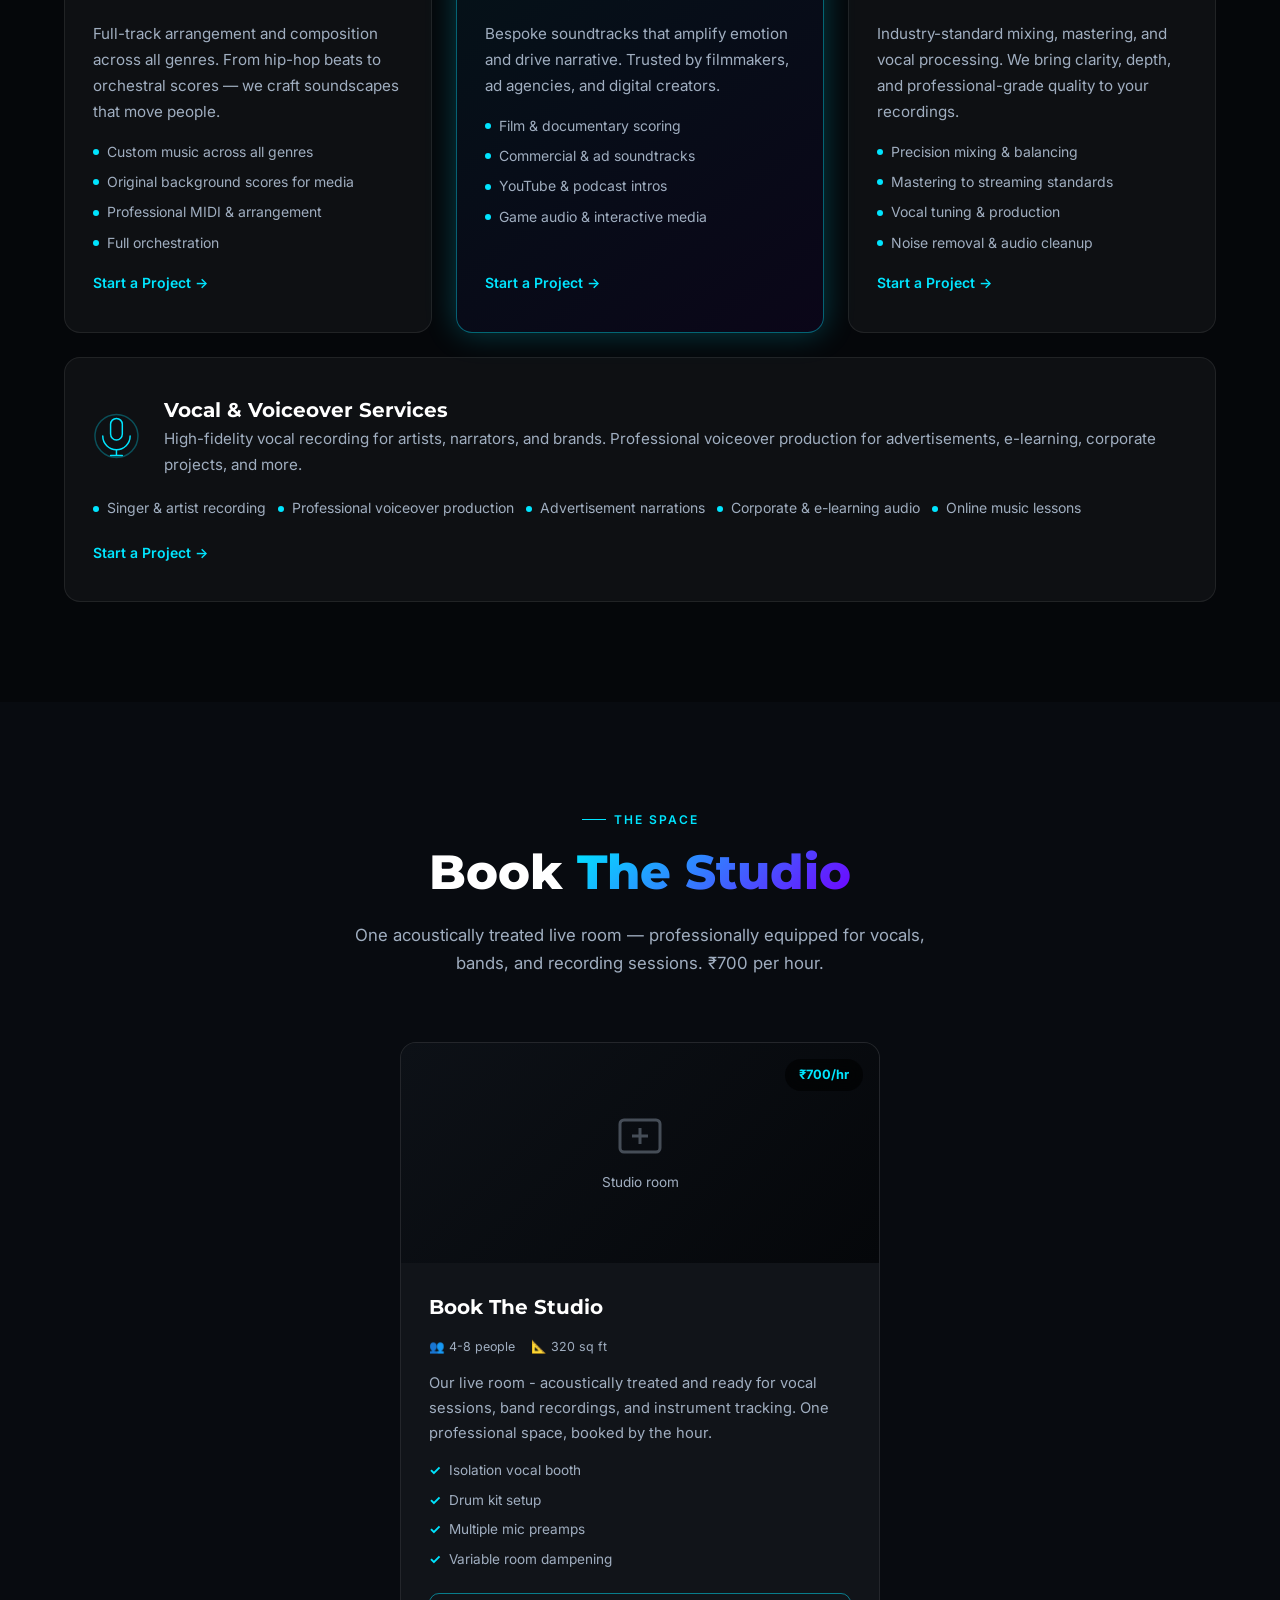
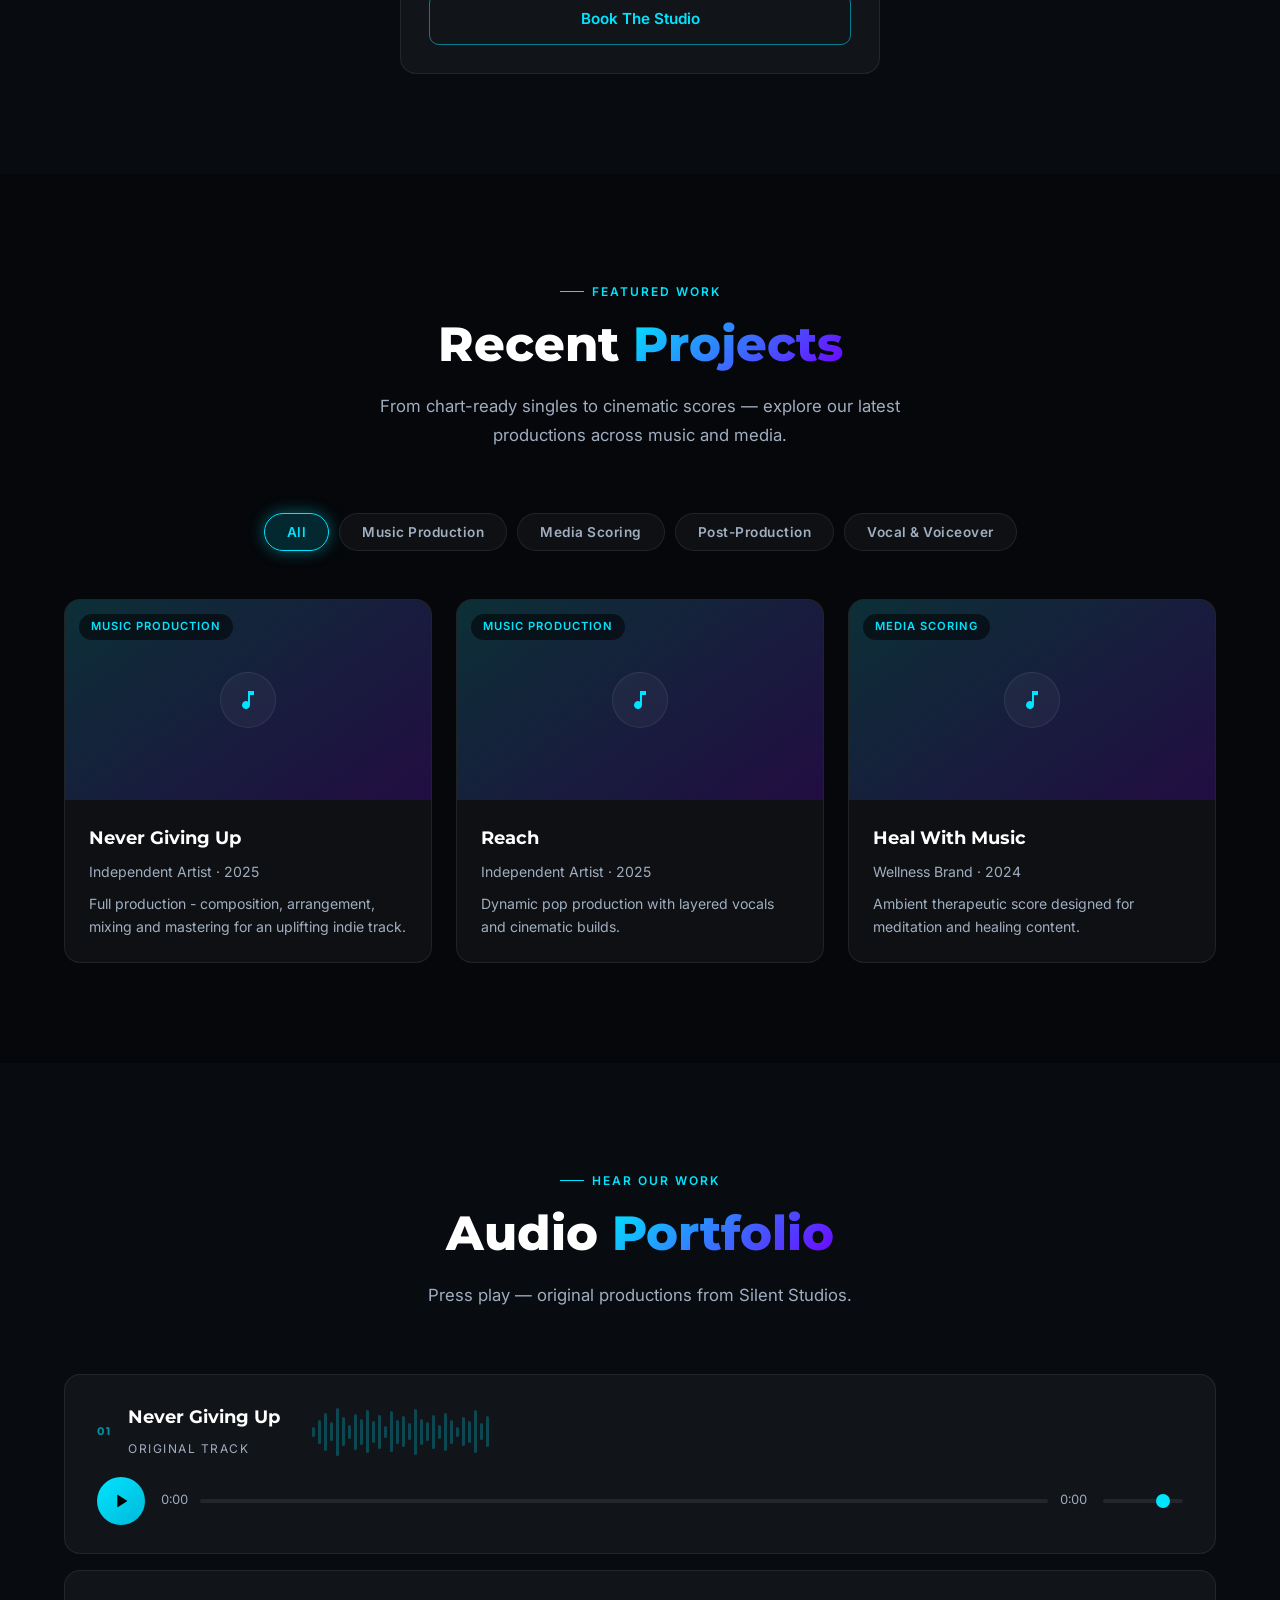
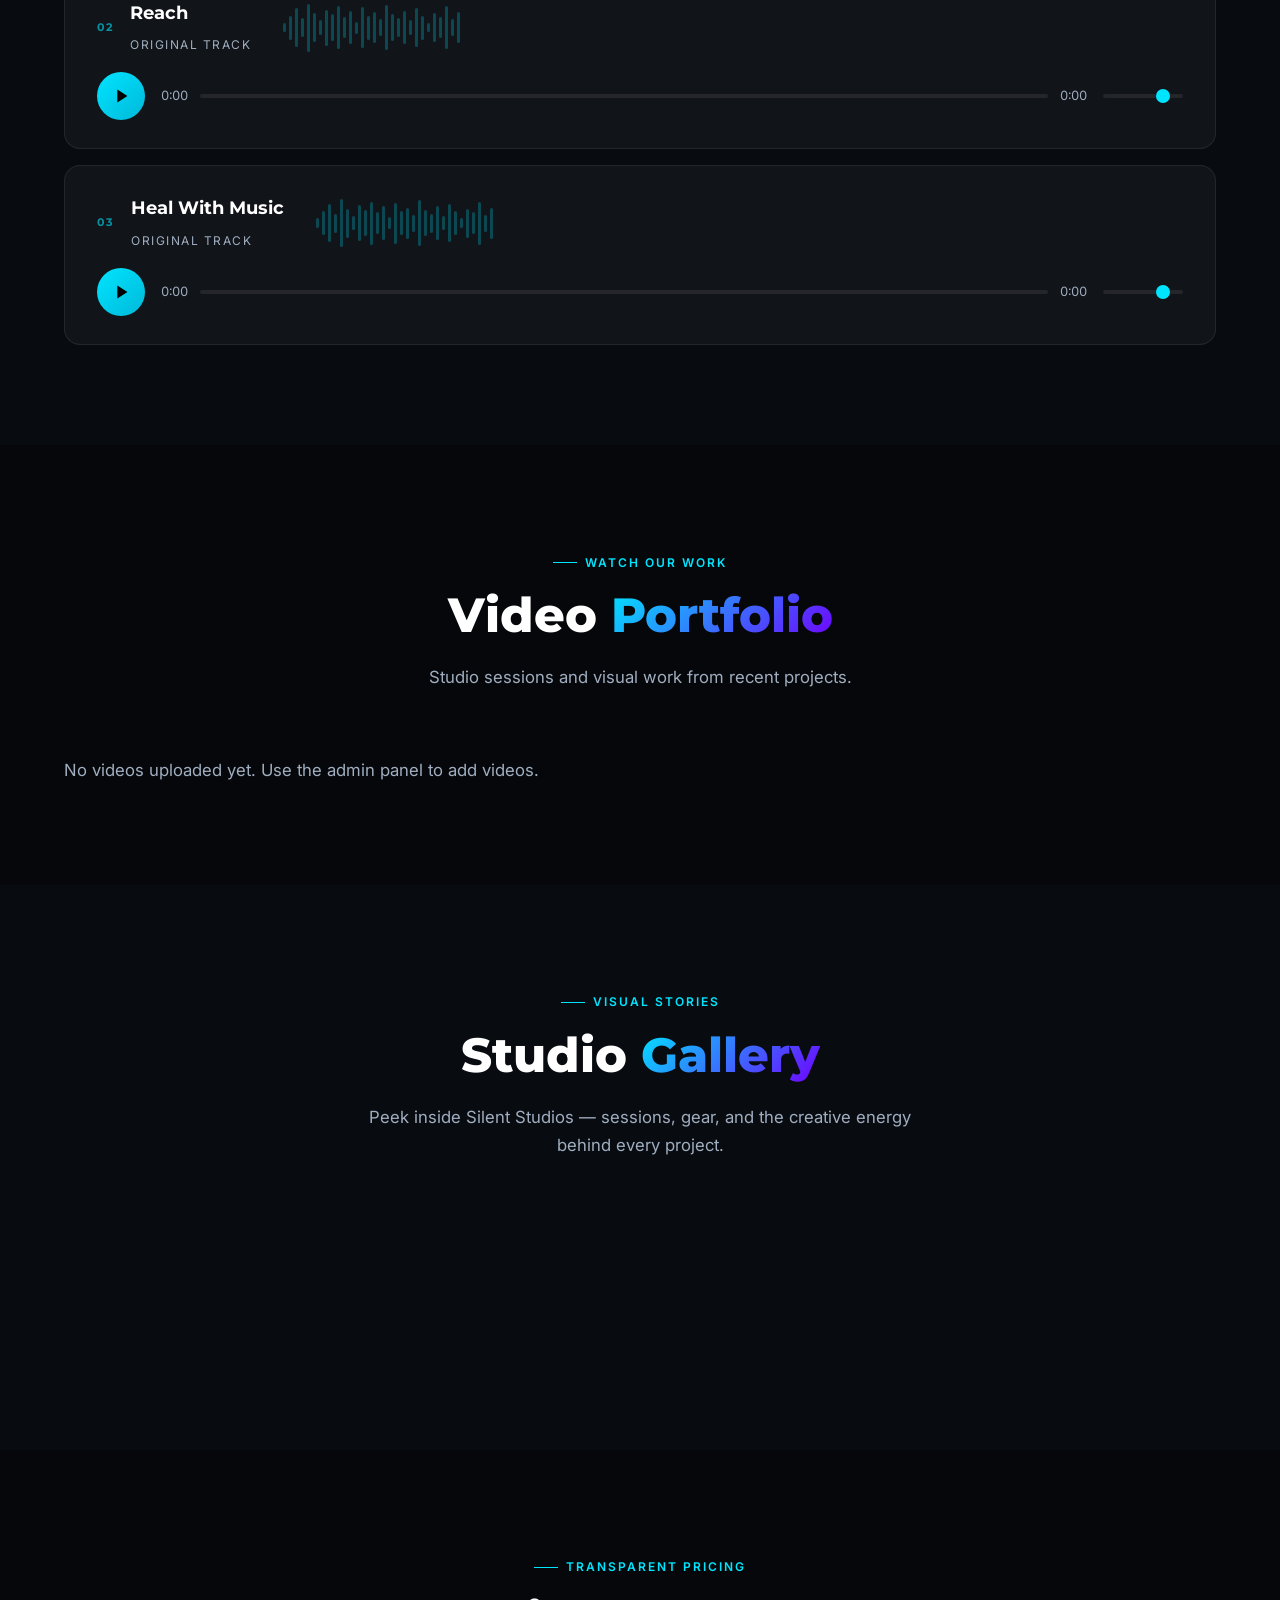
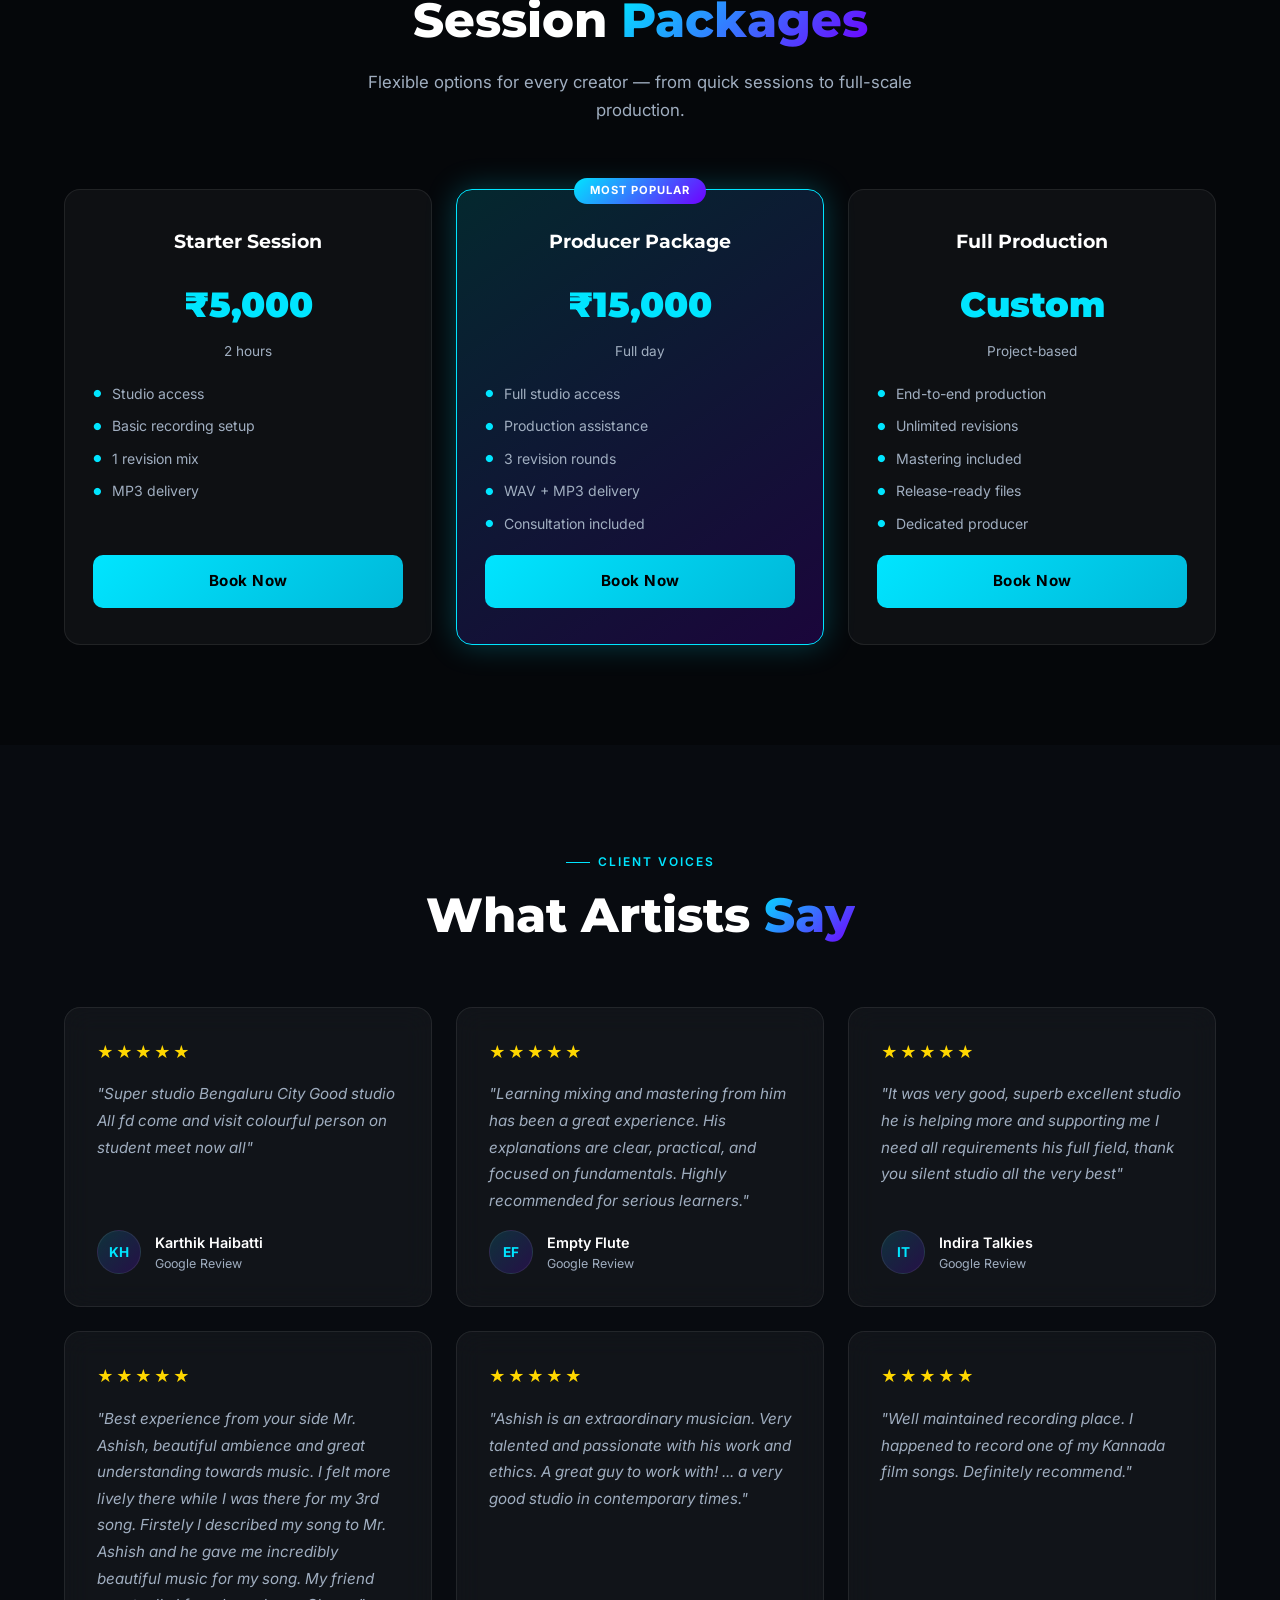
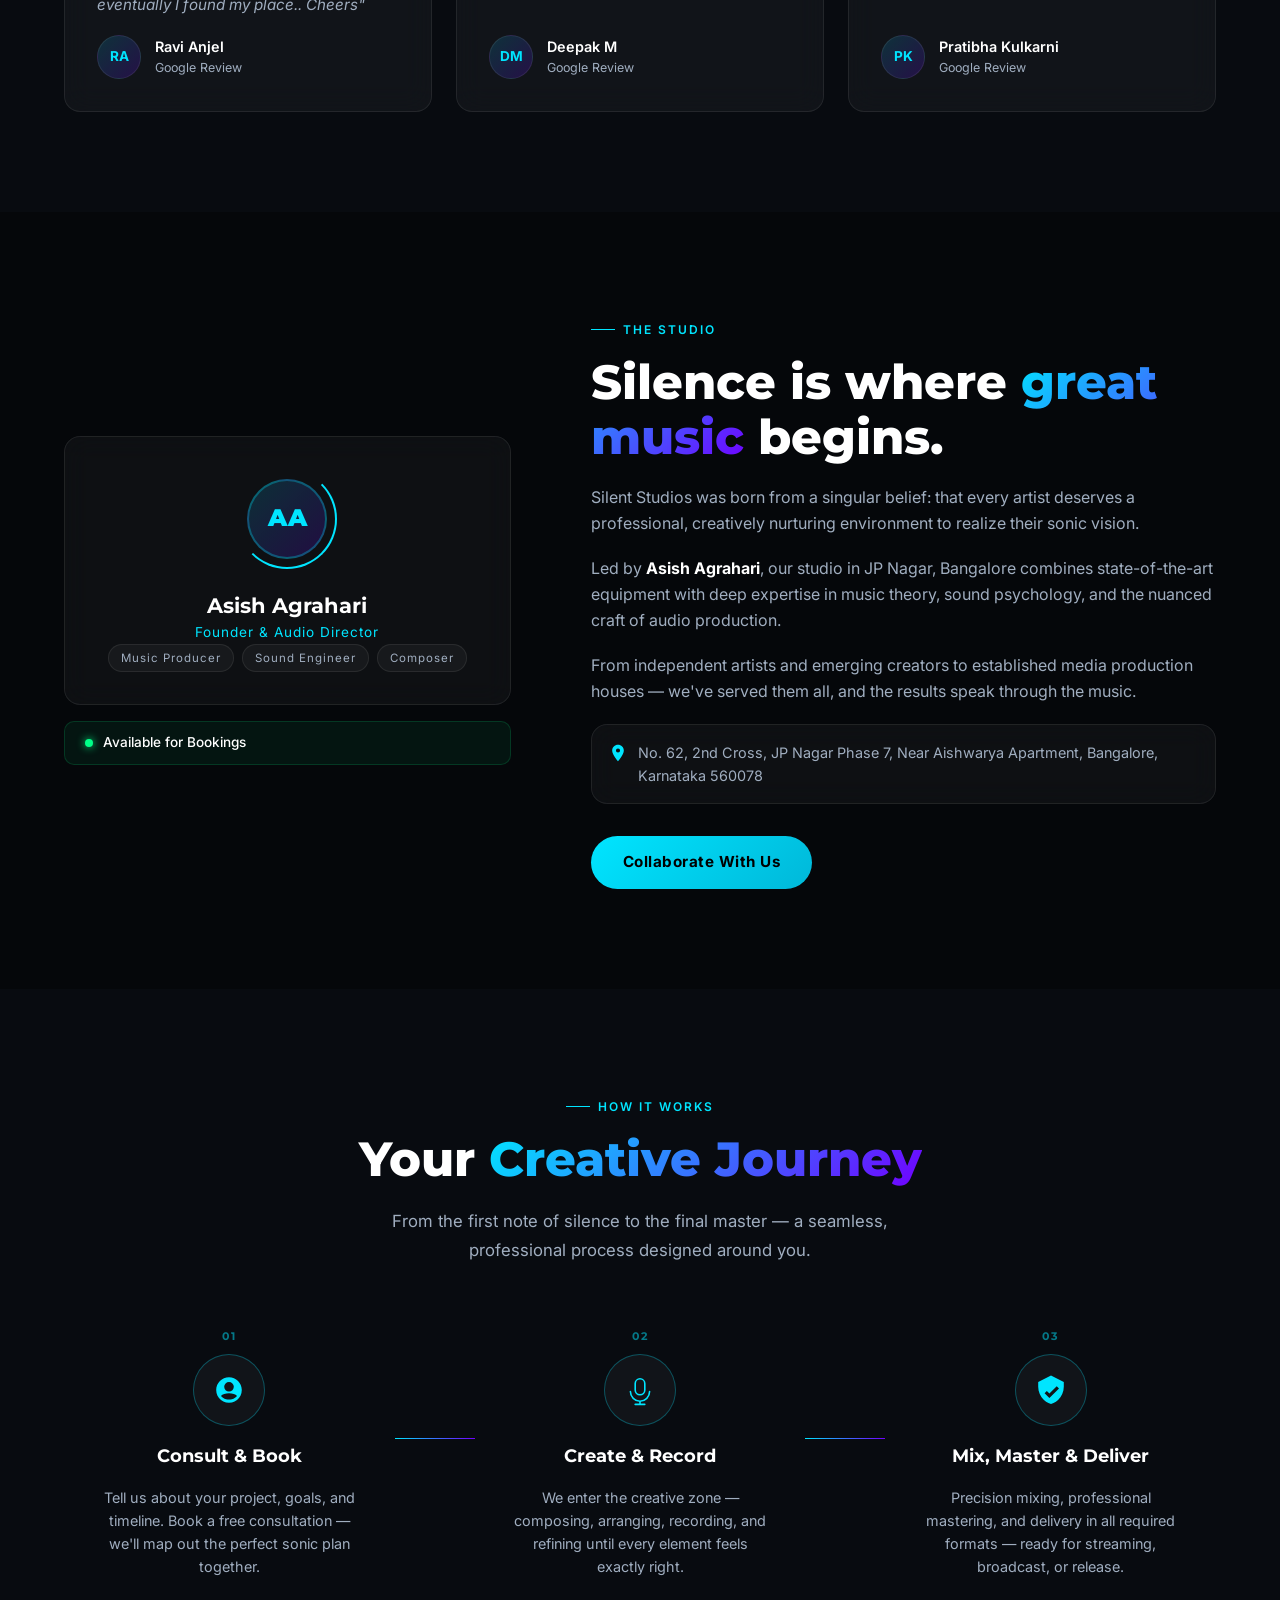
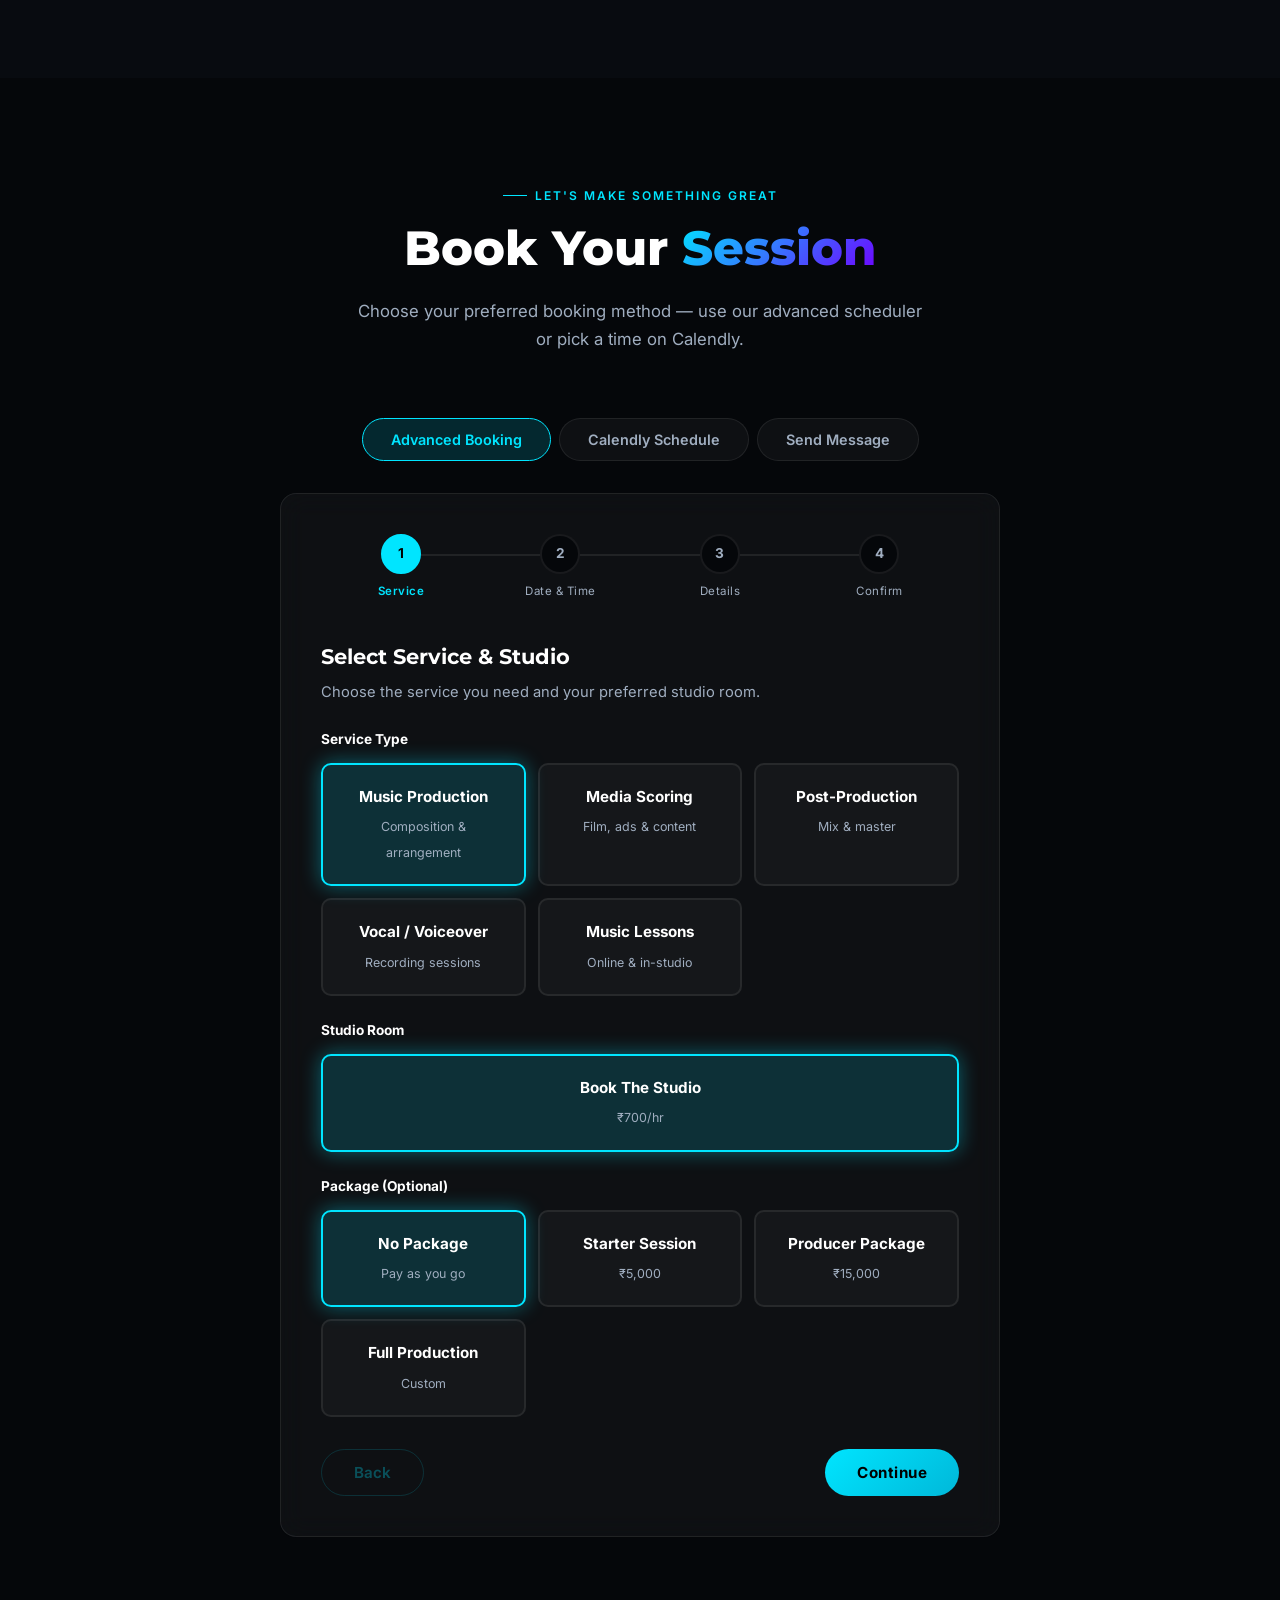
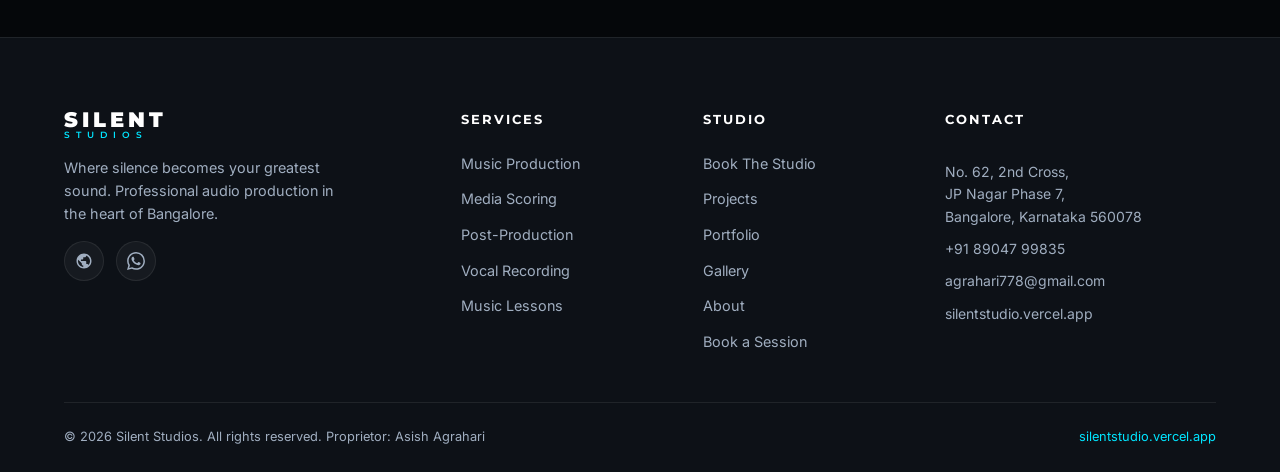
==== commit d4801be5: "Add files via upload" ====
--- a/index.html
+++ b/index.html
@@ -3,17 +3,19 @@
 
 <head>
   <meta charset="UTF-8">
+  <meta http-equiv="Content-Type" content="text/html; charset=utf-8">
   <meta name="viewport" content="width=device-width, initial-scale=1.0">
   <meta name="description"
-    content="Silent Studios â€” Professional music production, media scoring, mixing & mastering, and vocal recording in Bangalore. Led by Asish Agrahari. Book a session today.">
+    content="Silent Studios &mdash; Professional music production, media scoring, mixing & mastering, and vocal recording in Bangalore. Led by Asish Agrahari. Book a session today.">
   <meta name="keywords"
     content="music studio Bangalore, music production, sound design, mixing mastering, vocal recording, voiceover, Silent Studios, Asish Agrahari">
   <meta property="og:title" content="Silent Studios | Music &amp; Audio Services">
   <meta property="og:description"
     content="Your vision, heard in high definition. Professional audio production in Bangalore.">
   <meta property="og:type" content="website">
-  <meta property="og:url" content="https://silentstudio.appv.biz">
-  <title>Silent Studios | Music &amp; Audio Services â€” Bangalore</title>
+  <meta property="og:url" content="https://silentstudio.vercel.app/">
+  <link rel="canonical" href="https://silentstudio.vercel.app/">
+  <title>Silent Studios | Music &amp; Audio Services &mdash; Bangalore</title>
   <link rel="preconnect" href="https://fonts.googleapis.com">
   <link rel="preconnect" href="https://fonts.gstatic.com" crossorigin>
   <link
@@ -24,7 +26,7 @@
 
 <body>
 
-  <!-- â•â•â•â•â•â•â•â•â•â•â•â•â•â•â•â•â•â• NAVIGATION â•â•â•â•â•â•â•â•â•â•â•â•â•â•â•â•â•â• -->
+  <!--  -->
   <nav class="navbar" id="navbar" role="navigation" aria-label="Main navigation">
     <div class="nav-container">
       <a href="#hero" class="nav-logo" aria-label="Silent Studios home">
@@ -36,12 +38,15 @@
         <li><a href="#studios">Studio</a></li>
         <li><a href="#projects">Projects</a></li>
         <li><a href="#portfolio">Work</a></li>
+        <li><a href="#packages">Packages</a></li>
+        <li><a href="#video-portfolio">Videos</a></li>
         <li><a href="#gallery">Gallery</a></li>
-        <li><a href="#about">Studio</a></li>
+        <li><a href="#process">Process</a></li>
+        <li><a href="#about">About</a></li>
         <li><a href="#booking" class="nav-cta" id="navBookBtn">Book Session</a></li>
       </ul>
       <div class="nav-actions">
-        <button class="admin-login-btn" id="adminLoginBtn" type="button" title="Admin login">Admin</button>
+        <button class="admin-login-btn hidden" id="adminLoginBtn" type="button" title="Admin login" aria-hidden="true">Admin</button>
         <button class="theme-toggle" id="themeToggle" aria-label="Toggle dark or light mode">
           <svg class="icon-moon" viewBox="0 0 24 24" fill="currentColor" aria-hidden="true">
             <path d="M12 3a9 9 0 109 9c0-.46-.04-.92-.1-1.36a5.39 5.39 0 01-4.4 2.26 5.403 5.403 0 01-3.14-9.8c-.44-.06-.9-.1-1.36-.1z"/>
@@ -58,7 +63,7 @@
     </div>
   </nav>
 
-  <!-- â•â•â•â•â•â•â•â•â•â•â•â•â•â•â•â•â•â• HERO â•â•â•â•â•â•â•â•â•â•â•â•â•â•â•â•â•â• -->
+  <!--  -->
   <section class="hero" id="hero" aria-labelledby="heroTitle">
     <div class="hero-bg" aria-hidden="true">
       <div class="hero-spotlight"></div>
@@ -111,14 +116,14 @@
     </div>
 
     <div class="hero-content">
-      <div class="hero-tag reveal-fade">â€” Professional Audio Production â€” Bangalore</div>
+      <div class="hero-tag reveal-fade">&mdash; Professional Audio Production &mdash; Bangalore</div>
       <h1 class="hero-title reveal-up" id="heroTitle">SILENT STUDIOS</h1>
       <h2 class="hero-subtitle reveal-up" style="--delay:0.2s">
         YOUR VISION, HEARD IN<br>
         <span class="gradient-text">HIGH DEFINITION.</span>
       </h2>
       <p class="hero-desc reveal-up" style="--delay:0.35s">
-        JP Nagar studio for music production, media scoring, and audio post — for artists, filmmakers, and brands who want finished work.
+        JP Nagar studio for music production, media scoring, and audio post &mdash; for artists, filmmakers, and brands who want finished work.
       </p>
       <div class="hero-actions reveal-up" style="--delay:0.5s">
         <a href="#booking" class="btn-primary" id="heroBookBtn">Book a Session</a>
@@ -131,7 +136,7 @@
     </div>
   </section>
 
-  <!-- â•â•â•â•â•â•â•â•â•â•â•â•â•â•â•â•â•â• STATS BAND â•â•â•â•â•â•â•â•â•â•â•â•â•â•â•â•â•â• -->
+  <!--  -->
   <div class="stats-band" aria-label="Studio statistics">
     <div class="container">
       <div class="stats-grid">
@@ -158,7 +163,7 @@
     </div>
   </div>
 
-  <!-- â•â•â•â•â•â•â•â•â•â•â•â•â•â•â•â•â•â• SERVICES â•â•â•â•â•â•â•â•â•â•â•â•â•â•â•â•â•â• -->
+  <!--  -->
   <section class="section services" id="services" aria-labelledby="servicesTitle">
     <div class="container">
       <div class="section-header reveal-up">
@@ -180,7 +185,7 @@
             </svg>
           </div>
           <h3>Music Production</h3>
-          <p>Full-track arrangement and composition across all genres. From hip-hop beats to orchestral scores â€” we
+          <p>Full-track arrangement and composition across all genres. From hip-hop beats to orchestral scores &mdash; we
             craft soundscapes that move people.</p>
           <ul class="service-list">
             <li>Custom music across all genres</li>
@@ -188,7 +193,7 @@
             <li>Professional MIDI &amp; arrangement</li>
             <li>Full orchestration</li>
           </ul>
-          <div class="service-cta"><a href="#booking" class="service-link">Start a Project â†’</a></div>
+          <div class="service-cta"><a href="#booking" class="service-link">Start a Project</a></div>
         </div>
 
         <!-- Media Scoring (Featured) -->
@@ -213,7 +218,7 @@
             <li>YouTube &amp; podcast intros</li>
             <li>Game audio &amp; interactive media</li>
           </ul>
-          <div class="service-cta"><a href="#booking" class="service-link">Start a Project â†’</a></div>
+          <div class="service-cta"><a href="#booking" class="service-link">Start a Project</a></div>
         </div>
 
         <!-- Post Production -->
@@ -236,7 +241,7 @@
             <li>Vocal tuning &amp; production</li>
             <li>Noise removal &amp; audio cleanup</li>
           </ul>
-          <div class="service-cta"><a href="#booking" class="service-link">Start a Project â†’</a></div>
+          <div class="service-cta"><a href="#booking" class="service-link">Start a Project</a></div>
         </div>
 
         <!-- Vocal & Voiceover (full width) -->
@@ -265,32 +270,32 @@
             <li>Corporate &amp; e-learning audio</li>
             <li>Online music lessons</li>
           </ul>
-          <div class="service-cta"><a href="#booking" class="service-link">Start a Project â†’</a></div>
-        </div>
-
-      </div>
-    </div>
-  </section>
-
-  <!-- â•â•â•â•â•â•â•â•â•â•â•â•â•â•â•â•â•â• STUDIO SPACES â•â•â•â•â•â•â•â•â•â•â•â•â•â•â•â•â•â• -->
+          <div class="service-cta"><a href="#booking" class="service-link">Start a Project</a></div>
+        </div>
+
+      </div>
+    </div>
+  </section>
+
+  <!--  -->
   <section class="section studios" id="studios" aria-labelledby="studiosTitle">
     <div class="container">
       <div class="section-header reveal-up">
-        <span class="section-tag">Our Spaces</span>
+        <span class="section-tag">The Space</span>
         <h2 class="section-title" id="studiosTitle">Book <span class="gradient-text">The Studio</span></h2>
-        <p class="section-desc">One acoustically treated live room — professionally equipped for vocals, bands, and recording sessions. ₹700 per hour.</p>
+        <p class="section-desc">One acoustically treated live room &mdash; professionally equipped for vocals, bands, and recording sessions. &#8377;700 per hour.</p>
       </div>
       <div class="studios-grid" id="studiosGrid"></div>
     </div>
   </section>
 
-  <!-- â•â•â•â•â•â•â•â•â•â•â•â•â•â•â•â•â•â• PROJECTS â•â•â•â•â•â•â•â•â•â•â•â•â•â•â•â•â•â• -->
+  <!--  -->
   <section class="section projects" id="projects" aria-labelledby="projectsTitle">
     <div class="container">
       <div class="section-header reveal-up">
         <span class="section-tag">Featured Work</span>
         <h2 class="section-title" id="projectsTitle">Recent <span class="gradient-text">Projects</span></h2>
-        <p class="section-desc">From chart-ready singles to cinematic scores â€” explore our latest productions across music and media.</p>
+        <p class="section-desc">From chart-ready singles to cinematic scores &mdash; explore our latest productions across music and media.</p>
       </div>
       <div class="filter-tabs reveal-up" id="projectFilters" role="tablist">
         <button class="filter-tab active" data-filter="all" role="tab">All</button>
@@ -303,19 +308,19 @@
     </div>
   </section>
 
-  <!-- â•â•â•â•â•â•â•â•â•â•â•â•â•â•â•â•â•â• PORTFOLIO â•â•â•â•â•â•â•â•â•â•â•â•â•â•â•â•â•â• -->
+  <!--  -->
   <section class="section portfolio" id="portfolio" aria-labelledby="portfolioTitle">
     <div class="container">
       <div class="section-header reveal-up">
         <span class="section-tag">Hear Our Work</span>
         <h2 class="section-title" id="portfolioTitle">Audio <span class="gradient-text">Portfolio</span></h2>
-        <p class="section-desc">Press play — original productions from Silent Studios.</p>
+        <p class="section-desc">Press play &mdash; original productions from Silent Studios.</p>
       </div>
       <div class="portfolio-grid" id="portfolioGrid"></div>
     </div>
   </section>
 
-  <!-- â•â•â•â•â•â•â•â•â•â•â•â•â•â•â•â•â•â• VIDEO PORTFOLIO â•â•â•â•â•â•â•â•â•â•â•â•â•â•â•â•â•â• -->
+  <!--  -->
   <section class="section video-portfolio" id="video-portfolio" aria-labelledby="videoPortfolioTitle">
     <div class="container">
       <div class="section-header reveal-up">
@@ -327,31 +332,31 @@
     </div>
   </section>
 
-  <!-- â•â•â•â•â•â•â•â•â•â•â•â•â•â•â•â•â•â• PHOTO GALLERY â•â•â•â•â•â•â•â•â•â•â•â•â•â•â•â•â•â• -->
+  <!--  -->
   <section class="section gallery" id="gallery" aria-labelledby="galleryTitle">
     <div class="container">
       <div class="section-header reveal-up">
         <span class="section-tag">Visual Stories</span>
         <h2 class="section-title" id="galleryTitle">Studio <span class="gradient-text">Gallery</span></h2>
-        <p class="section-desc">Peek inside Silent Studios â€” sessions, gear, and the creative energy behind every project.</p>
+        <p class="section-desc">Peek inside Silent Studios &mdash; sessions, gear, and the creative energy behind every project.</p>
       </div>
       <div class="gallery-grid" id="galleryGrid"></div>
     </div>
   </section>
 
-  <!-- â•â•â•â•â•â•â•â•â•â•â•â•â•â•â•â•â•â• PACKAGES â•â•â•â•â•â•â•â•â•â•â•â•â•â•â•â•â•â• -->
+  <!--  -->
   <section class="section packages" id="packages" aria-labelledby="packagesTitle">
     <div class="container">
       <div class="section-header reveal-up">
         <span class="section-tag">Transparent Pricing</span>
         <h2 class="section-title" id="packagesTitle">Session <span class="gradient-text">Packages</span></h2>
-        <p class="section-desc">Flexible options for every creator â€” from quick sessions to full-scale production.</p>
+        <p class="section-desc">Flexible options for every creator &mdash; from quick sessions to full-scale production.</p>
       </div>
       <div class="packages-grid" id="packagesGrid"></div>
     </div>
   </section>
 
-  <!-- â•â•â•â•â•â•â•â•â•â•â•â•â•â•â•â•â•â• TESTIMONIALS â•â•â•â•â•â•â•â•â•â•â•â•â•â•â•â•â•â• -->
+  <!--  -->
   <section class="section testimonials" id="testimonials" aria-labelledby="testimonialsTitle">
     <div class="container">
       <div class="section-header reveal-up">
@@ -360,43 +365,76 @@
       </div>
       <div class="testimonials-grid">
         <div class="testimonial-card glass reveal-up" style="--delay:0.1s">
-          <div class="testimonial-stars" aria-label="5 stars">â˜…â˜…â˜…â˜…â˜…</div>
-          <blockquote>"Asish transformed my rough demo into a release-ready track. The attention to detail in mixing and the creative input during production was beyond what I expected."</blockquote>
+          <div class="testimonial-stars" aria-label="5 stars">&#9733;&#9733;&#9733;&#9733;&#9733;</div>
+          <blockquote>"Super studio Bengaluru City Good studio All fd come and visit colourful person on student meet now all"</blockquote>
           <div class="testimonial-author">
-            <div class="testimonial-avatar">RK</div>
+            <div class="testimonial-avatar">KH</div>
             <div>
-              <div class="testimonial-name">Rahul K.</div>
-              <div class="testimonial-role">Independent Artist</div>
+              <div class="testimonial-name">Karthik Haibatti</div>
+              <div class="testimonial-role">Google Review</div>
             </div>
           </div>
         </div>
         <div class="testimonial-card glass reveal-up" style="--delay:0.2s">
-          <div class="testimonial-stars" aria-label="5 stars">â˜…â˜…â˜…â˜…â˜…</div>
-          <blockquote>"We needed a custom score for our brand film in 48 hours. Silent Studios delivered a cinematic soundtrack that elevated our entire campaign. Highly recommended."</blockquote>
+          <div class="testimonial-stars" aria-label="5 stars">&#9733;&#9733;&#9733;&#9733;&#9733;</div>
+          <blockquote>"Learning mixing and mastering from him has been a great experience. His explanations are clear, practical, and focused on fundamentals. Highly recommended for serious learners."</blockquote>
           <div class="testimonial-author">
-            <div class="testimonial-avatar">PM</div>
+            <div class="testimonial-avatar">EF</div>
             <div>
-              <div class="testimonial-name">Priya M.</div>
-              <div class="testimonial-role">Creative Director, Ad Agency</div>
+              <div class="testimonial-name">Empty Flute</div>
+              <div class="testimonial-role">Google Review</div>
             </div>
           </div>
         </div>
         <div class="testimonial-card glass reveal-up" style="--delay:0.3s">
-          <div class="testimonial-stars" aria-label="5 stars">â˜…â˜…â˜…â˜…â˜…</div>
-          <blockquote>"The vocal booth and live room are top-notch. Recording here feels professional from the moment you walk in. Best studio experience in Bangalore."</blockquote>
+          <div class="testimonial-stars" aria-label="5 stars">&#9733;&#9733;&#9733;&#9733;&#9733;</div>
+          <blockquote>"It was very good, superb excellent studio he is helping more and supporting me I need all requirements his full field, thank you silent studio all the very best"</blockquote>
           <div class="testimonial-author">
-            <div class="testimonial-avatar">AS</div>
+            <div class="testimonial-avatar">IT</div>
             <div>
-              <div class="testimonial-name">Ananya S.</div>
-              <div class="testimonial-role">Singer &amp; Songwriter</div>
-            </div>
-          </div>
-        </div>
-      </div>
-    </div>
-  </section>
-
-  <!-- â•â•â•â•â•â•â•â•â•â•â•â•â•â•â•â•â•â• ABOUT â•â•â•â•â•â•â•â•â•â•â•â•â•â•â•â•â•â• -->
+              <div class="testimonial-name">Indira Talkies</div>
+              <div class="testimonial-role">Google Review</div>
+            </div>
+          </div>
+        </div>
+        <div class="testimonial-card glass reveal-up" style="--delay:0.4s">
+          <div class="testimonial-stars" aria-label="5 stars">&#9733;&#9733;&#9733;&#9733;&#9733;</div>
+          <blockquote>"Best experience from your side Mr. Ashish, beautiful ambience and great understanding towards music. I felt more lively there while I was there for my 3rd song. Firstely I described my song to Mr. Ashish and he gave me incredibly beautiful music for my song. My friend eventually I found my place.. Cheers"</blockquote>
+          <div class="testimonial-author">
+            <div class="testimonial-avatar">RA</div>
+            <div>
+              <div class="testimonial-name">Ravi Anjel</div>
+              <div class="testimonial-role">Google Review</div>
+            </div>
+          </div>
+        </div>
+        <div class="testimonial-card glass reveal-up" style="--delay:0.5s">
+          <div class="testimonial-stars" aria-label="5 stars">&#9733;&#9733;&#9733;&#9733;&#9733;</div>
+          <blockquote>"Ashish is an extraordinary musician. Very talented and passionate with his work and ethics. A great guy to work with! ... a very good studio in contemporary times."</blockquote>
+          <div class="testimonial-author">
+            <div class="testimonial-avatar">DM</div>
+            <div>
+              <div class="testimonial-name">Deepak M</div>
+              <div class="testimonial-role">Google Review</div>
+            </div>
+          </div>
+        </div>
+        <div class="testimonial-card glass reveal-up" style="--delay:0.6s">
+          <div class="testimonial-stars" aria-label="5 stars">&#9733;&#9733;&#9733;&#9733;&#9733;</div>
+          <blockquote>"Well maintained recording place. I happened to record one of my Kannada film songs. Definitely recommend."</blockquote>
+          <div class="testimonial-author">
+            <div class="testimonial-avatar">PK</div>
+            <div>
+              <div class="testimonial-name">Pratibha Kulkarni</div>
+              <div class="testimonial-role">Google Review</div>
+            </div>
+          </div>
+        </div>
+      </div>
+    </div>
+  </section>
+
+  <!--  -->
   <section class="section about" id="about" aria-labelledby="aboutTitle">
     <div class="container">
       <div class="about-grid">
@@ -432,7 +470,7 @@
           <p>Led by <strong>Asish Agrahari</strong>, our studio in JP Nagar, Bangalore combines state-of-the-art
             equipment with deep expertise in music theory, sound psychology, and the nuanced craft of audio production.
           </p>
-          <p>From independent artists and emerging creators to established media production houses â€” we've served them
+          <p>From independent artists and emerging creators to established media production houses &mdash; we've served them
             all, and the results speak through the music.</p>
           <address class="about-location glass" style="font-style:normal;">
             <svg viewBox="0 0 24 24" fill="none" xmlns="http://www.w3.org/2000/svg" aria-hidden="true" width="20"
@@ -450,13 +488,13 @@
     </div>
   </section>
 
-  <!-- â•â•â•â•â•â•â•â•â•â•â•â•â•â•â•â•â•â• PROCESS â•â•â•â•â•â•â•â•â•â•â•â•â•â•â•â•â•â• -->
+  <!--  -->
   <section class="section process" id="process" aria-labelledby="processTitle">
     <div class="container">
       <div class="section-header reveal-up">
         <span class="section-tag">How It Works</span>
         <h2 class="section-title" id="processTitle">Your <span class="gradient-text">Creative Journey</span></h2>
-        <p class="section-desc">From the first note of silence to the final master â€” a seamless, professional process
+        <p class="section-desc">From the first note of silence to the final master &mdash; a seamless, professional process
           designed around you.</p>
       </div>
       <div class="process-steps" role="list">
@@ -471,7 +509,7 @@
             </svg>
           </div>
           <h3>Consult &amp; Book</h3>
-          <p>Tell us about your project, goals, and timeline. Book a free consultation â€” we'll map out the perfect sonic
+          <p>Tell us about your project, goals, and timeline. Book a free consultation &mdash; we'll map out the perfect sonic
             plan together.</p>
         </div>
 
@@ -489,7 +527,7 @@
             </svg>
           </div>
           <h3>Create &amp; Record</h3>
-          <p>We enter the creative zone â€” composing, arranging, recording, and refining until every element feels
+          <p>We enter the creative zone &mdash; composing, arranging, recording, and refining until every element feels
             exactly right.</p>
         </div>
 
@@ -505,7 +543,7 @@
             </svg>
           </div>
           <h3>Mix, Master &amp; Deliver</h3>
-          <p>Precision mixing, professional mastering, and delivery in all required formats â€” ready for streaming,
+          <p>Precision mixing, professional mastering, and delivery in all required formats &mdash; ready for streaming,
             broadcast, or release.</p>
         </div>
 
@@ -513,13 +551,13 @@
     </div>
   </section>
 
-  <!-- â•â•â•â•â•â•â•â•â•â•â•â•â•â•â•â•â•â• BOOKING HUB â•â•â•â•â•â•â•â•â•â•â•â•â•â•â•â•â•â• -->
+  <!--  -->
   <section class="section booking" id="booking" aria-labelledby="bookingTitle">
     <div class="container">
       <div class="section-header reveal-up">
         <span class="section-tag">Let's Make Something Great</span>
         <h2 class="section-title" id="bookingTitle">Book Your <span class="gradient-text">Session</span></h2>
-        <p class="section-desc">Choose your preferred booking method â€” use our advanced scheduler or pick a time on Calendly.</p>
+        <p class="section-desc">Choose your preferred booking method &mdash; use our advanced scheduler or pick a time on Calendly.</p>
       </div>
 
       <div class="booking-tabs reveal-up">
@@ -585,8 +623,8 @@
             <div class="calendar-header">
               <h4 id="calendarMonth">Month Year</h4>
               <div class="calendar-nav">
-                <button type="button" id="calPrev" aria-label="Previous month">â€¹</button>
-                <button type="button" id="calNext" aria-label="Next month">â€º</button>
+                <button type="button" id="calPrev" aria-label="Previous month">&lsaquo;</button>
+                <button type="button" id="calNext" aria-label="Next month">&rsaquo;</button>
               </div>
             </div>
             <div class="calendar-grid" id="calendarGrid"></div>
@@ -595,9 +633,9 @@
             <div class="form-group">
               <label for="sessionDuration">Session Duration</label>
               <select id="sessionDuration">
-                <option value="2">2 Hours â€” Quick Session</option>
-                <option value="4" selected>4 Hours â€” Half Day</option>
-                <option value="8">8 Hours â€” Full Day</option>
+                <option value="2">2 Hours &mdash; Quick Session</option>
+                <option value="4" selected>4 Hours &mdash; Half Day</option>
+                <option value="8">8 Hours &mdash; Full Day</option>
                 <option value="custom">Custom Duration</option>
               </select>
             </div>
@@ -613,17 +651,17 @@
             </div>
             <div class="form-group">
               <label for="projectBrief">Project Brief</label>
-              <textarea id="projectBrief" rows="4" placeholder="Describe your vision, genre, references, timelineâ€¦"></textarea>
+              <textarea id="projectBrief" rows="4" placeholder="Describe your vision, genre, references, timeline&hellip;"></textarea>
             </div>
             <div class="form-row">
               <div class="form-group">
                 <label for="budgetRange">Budget Range</label>
                 <select id="budgetRange">
                   <option value="">Select budget</option>
-                  <option value="under-10k">Under â‚¹10,000</option>
-                  <option value="10k-25k">â‚¹10,000 â€“ â‚¹25,000</option>
-                  <option value="25k-50k">â‚¹25,000 â€“ â‚¹50,000</option>
-                  <option value="50k-plus">â‚¹50,000+</option>
+                  <option value="under-10k">Under &#8377;10,000</option>
+                  <option value="10k-25k">&#8377;10,000 &ndash; &#8377;25,000</option>
+                  <option value="25k-50k">&#8377;25,000 &ndash; &#8377;50,000</option>
+                  <option value="50k-plus">&#8377;50,000+</option>
                   <option value="discuss">Let's discuss</option>
                 </select>
               </div>
@@ -633,7 +671,7 @@
                   <option value="flexible">Flexible</option>
                   <option value="1-week">Within 1 week</option>
                   <option value="2-weeks">Within 2 weeks</option>
-                  <option value="urgent">Urgent â€” ASAP</option>
+                  <option value="urgent">Urgent &mdash; ASAP</option>
                 </select>
               </div>
             </div>
@@ -712,7 +750,7 @@
           <div class="booking-form reveal-up glass" style="grid-column:1/-1;max-width:640px;margin:0 auto;width:100%" id="contactSection">
           <h3>Send a Message</h3>
           <p>Have a specific project in mind? Tell us about it and we'll reach out to discuss.</p>
-          <form id="contactForm" name="contact" method="POST" data-netlify="true" novalidate>
+          <form id="contactForm" name="contact" method="POST" novalidate>
             <div class="form-group">
               <label for="name">Your Name</label>
               <input type="text" id="name" name="name" placeholder="e.g. Priya Sharma" required autocomplete="name">
@@ -739,6 +777,7 @@
                 rows="4" required></textarea>
             </div>
             <button type="submit" class="btn-primary btn-full" id="submitContactForm">Send Message</button>
+            <div class="form-error" id="formError" role="alert" aria-live="assertive"></div>
             <div class="form-success" id="formSuccess" role="status" aria-live="polite">
               <svg viewBox="0 0 24 24" fill="none" xmlns="http://www.w3.org/2000/svg" aria-hidden="true" width="18"
                 height="18">
@@ -771,7 +810,7 @@
     </div>
   </section>
 
-  <!-- â•â•â•â•â•â•â•â•â•â•â•â•â•â•â•â•â•â• FOOTER â•â•â•â•â•â•â•â•â•â•â•â•â•â•â•â•â•â• -->
+  <!--  -->
   <footer class="footer" id="footer" role="contentinfo">
     <div class="container">
       <div class="footer-grid">
@@ -782,7 +821,7 @@
           </a>
           <p>Where silence becomes your greatest sound. Professional audio production in the heart of Bangalore.</p>
           <div class="footer-social">
-            <a href="https://silentstudio.appv.biz" target="_blank" rel="noopener noreferrer" class="social-link"
+            <a href="https://silentstudio.vercel.app/" target="_blank" rel="noopener noreferrer" class="social-link"
               id="websiteLink" aria-label="Visit Silent Studios website">
               <svg viewBox="0 0 24 24" fill="currentColor" aria-hidden="true">
                 <path
@@ -811,7 +850,7 @@
         <div class="footer-links">
           <h4>Studio</h4>
           <ul>
-            <li><a href="#studios">Studio Rooms</a></li>
+            <li><a href="#studios">Book The Studio</a></li>
             <li><a href="#projects">Projects</a></li>
             <li><a href="#portfolio">Portfolio</a></li>
             <li><a href="#gallery">Gallery</a></li>
@@ -826,17 +865,17 @@
           </address>
           <a href="tel:+918904799835">+91 89047 99835</a>
           <a href="mailto:agrahari778@gmail.com">agrahari778@gmail.com</a>
-          <a href="https://silentstudio.appv.biz" target="_blank" rel="noopener noreferrer">silentstudio.appv.biz</a>
+          <a href="https://silentstudio.vercel.app/" target="_blank" rel="noopener noreferrer">silentstudio.vercel.app</a>
         </div>
       </div>
       <div class="footer-bottom">
         <p>&copy; 2026 Silent Studios. All rights reserved. Proprietor: Asish Agrahari</p>
-        <a href="https://silentstudio.appv.biz" target="_blank" rel="noopener noreferrer">silentstudio.appv.biz</a>
+        <a href="https://silentstudio.vercel.app/" target="_blank" rel="noopener noreferrer">silentstudio.vercel.app</a>
       </div>
     </div>
   </footer>
 
-  <!-- â•â•â•â•â•â•â•â•â•â•â•â•â•â•â•â•â•â• WHATSAPP BUBBLE â•â•â•â•â•â•â•â•â•â•â•â•â•â•â•â•â•â• -->
+  <!--  -->
   <a href="https://wa.me/918904799835?text=Hi%20Silent%20Studios!%20I%27d%20like%20to%20discuss%20a%20project."
     target="_blank" rel="noopener noreferrer" class="whatsapp-bubble" id="whatsappBubble"
     aria-label="Chat with a Producer on WhatsApp">
@@ -846,10 +885,10 @@
     </svg>
   </a>
 
-  <!-- â•â•â•â•â•â•â•â•â•â•â•â•â•â•â•â•â•â• AUDIO VISUALIZER BAR â•â•â•â•â•â•â•â•â•â•â•â•â•â•â•â•â•â• -->
+  <!--  -->
   <div class="audio-viz-bar" id="audioVizBar" aria-hidden="true"></div>
 
-  <!-- â•â•â•â•â•â•â•â•â•â•â•â•â•â•â•â•â•â• LIGHTBOX & MODAL â•â•â•â•â•â•â•â•â•â•â•â•â•â•â•â•â•â• -->
+  <!--  -->
   <div class="lightbox" id="lightbox" role="dialog" aria-modal="true" aria-label="Image preview">
     <button class="lightbox-close" id="lightboxClose" aria-label="Close">&times;</button>
     <img id="lightboxImg" src="" alt="">
@@ -865,7 +904,7 @@
     </div>
   </div>
 
-  <!-- ADMIN LOGIN MODAL -->
+  <!--  -->
   <div class="admin-login-modal" id="adminLoginModal">
     <div class="admin-login-modal-card glass">
       <button class="modal-close" id="adminLoginClose" type="button" aria-label="Close">&times;</button>
@@ -882,7 +921,7 @@
     </div>
   </div>
 
-  <!-- ADMIN PANEL (slide-out) -->
+  <!--  -->
   <aside class="admin-panel" id="adminPanel">
     <div class="admin-panel-header">
       <h3>Edit Website</h3>
@@ -903,13 +942,15 @@
       <div class="admin-list" id="adminList"></div>
       <div class="admin-form-area glass" id="adminFormArea" hidden></div>
     </div>
-    <p class="admin-panel-tip">Changes save instantly on this browser. For Netlify: export JSON + put media files in assets/ folder, then redeploy.</p>
+    <p class="admin-panel-tip">Changes save instantly on this browser. For Vercel: export JSON + put media files in assets/ folder, then redeploy.</p>
   </aside>
 
-  <!-- ADMIN FAB (when logged in) -->
+  <!--  -->
   <button class="admin-fab hidden" id="adminFab" type="button" title="Open editor">✏️ Edit Site</button>
 
   <script src="https://assets.calendly.com/assets/external/widget.js" async></script>
+  <script src="admin-config.local.js"></script>
+  <script src="forms.js"></script>
   <script src="cms.js"></script>
   <script src="script.js"></script>
   <script src="site-admin.js"></script>
--- a/styles.css
+++ b/styles.css
@@ -805,9 +805,19 @@
   gap: 4px;
 }
 
+.service-link::after {
+  content: '\2192';
+  display: inline-block;
+  transition: transform 0.3s ease;
+}
+
 .service-link:hover {
   gap: 8px;
   text-shadow: 0 0 10px var(--cyan-glow);
+}
+
+.service-link:hover::after {
+  transform: translateX(3px);
 }
 
 /* ── PORTFOLIO ─────────────────────────────── */
@@ -1526,6 +1536,21 @@
   display: block;
   margin-bottom: 12px;
   font-size: 0.85rem;
+}
+
+.form-error {
+  display: none;
+  margin-top: 12px;
+  padding: 12px 14px;
+  border-radius: 10px;
+  font-size: 0.875rem;
+  color: #ff8a8a;
+  background: rgba(255, 107, 107, 0.12);
+  border: 1px solid rgba(255, 107, 107, 0.35);
+}
+
+.form-error.show {
+  display: block;
 }
 
 .form-success {
